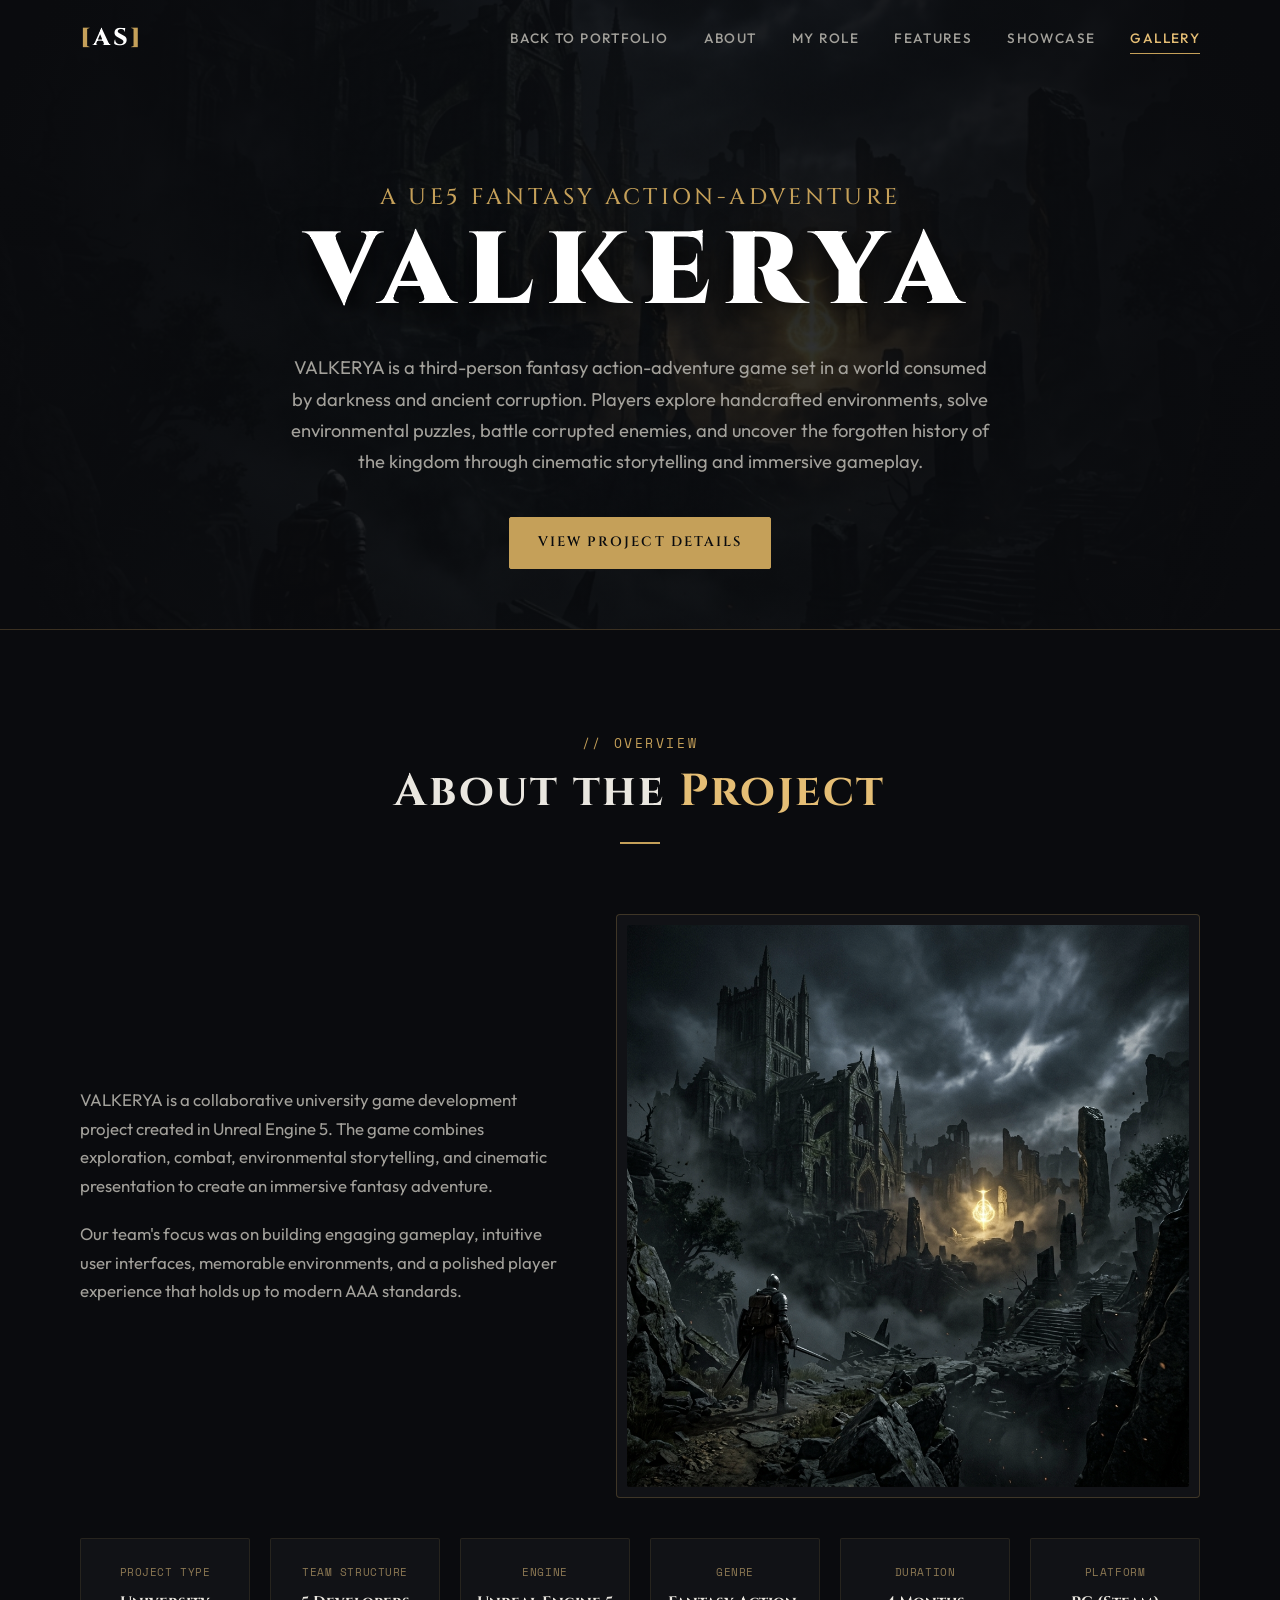
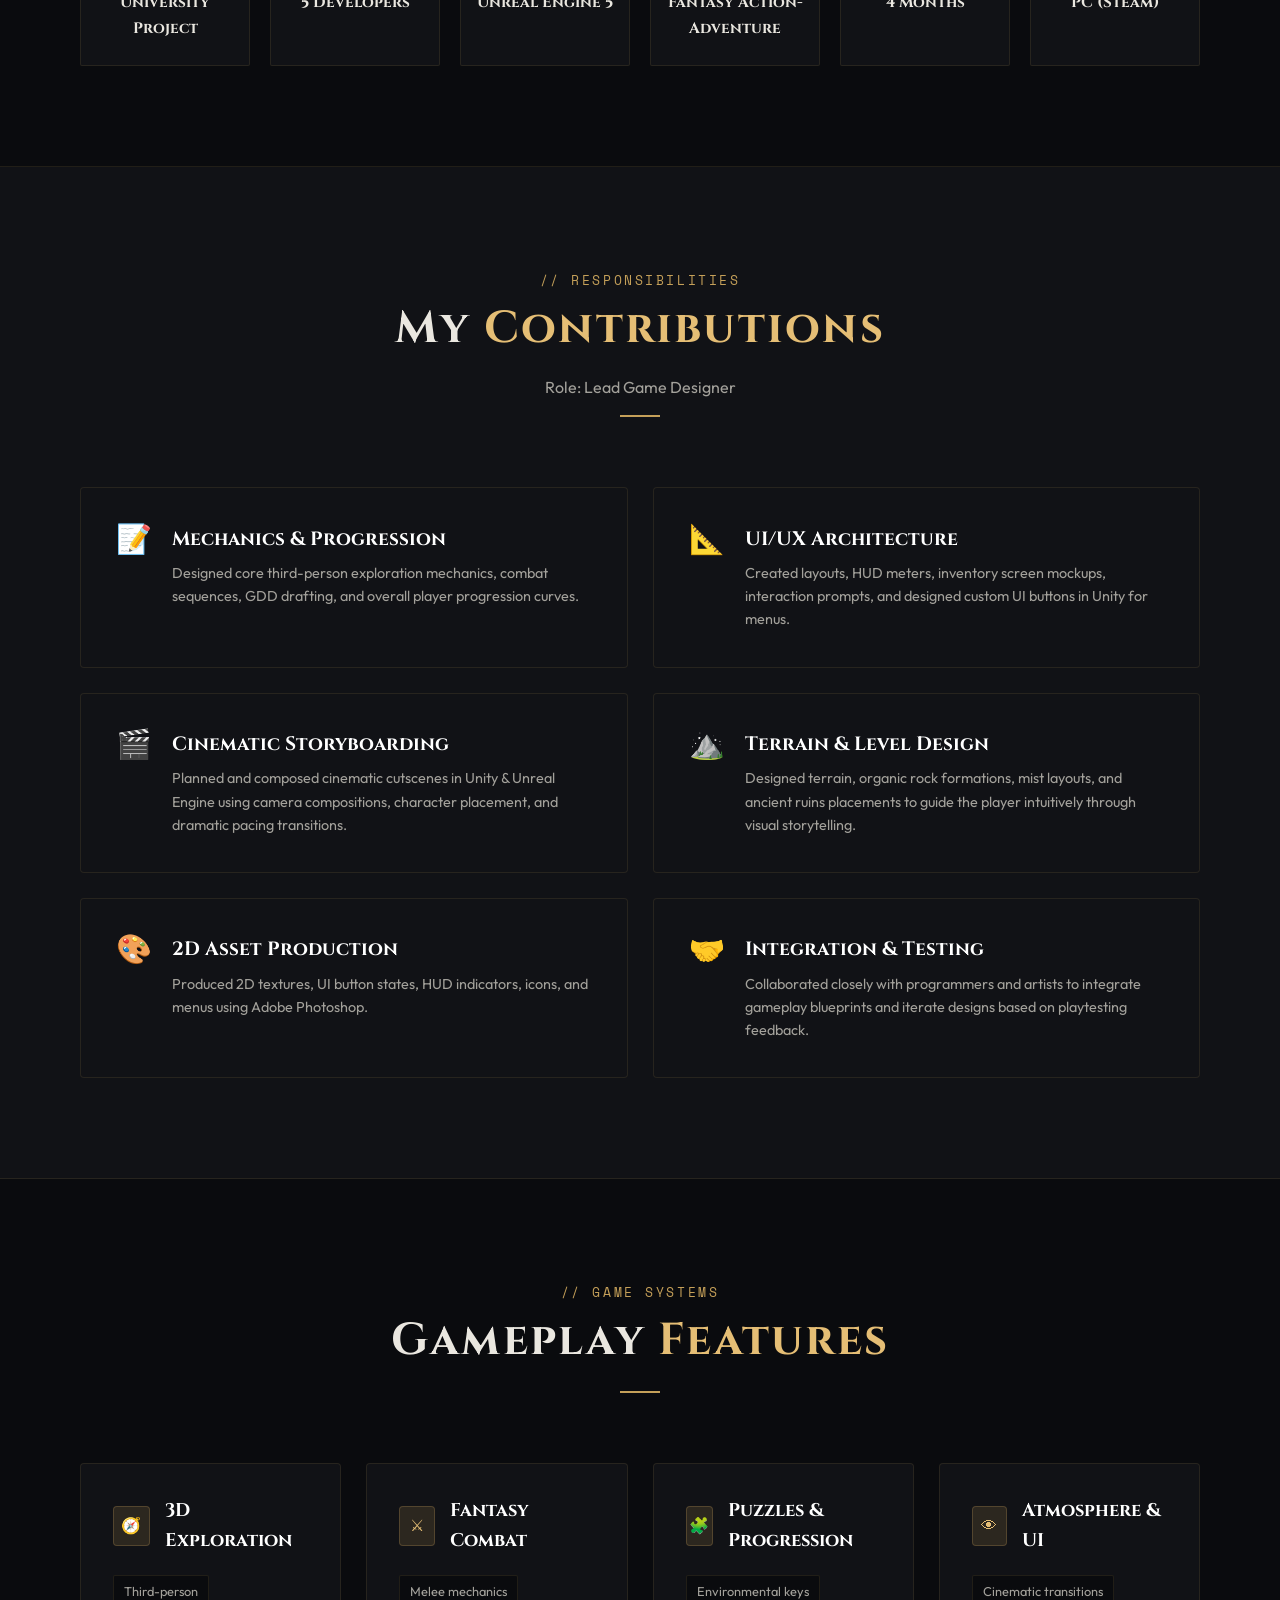
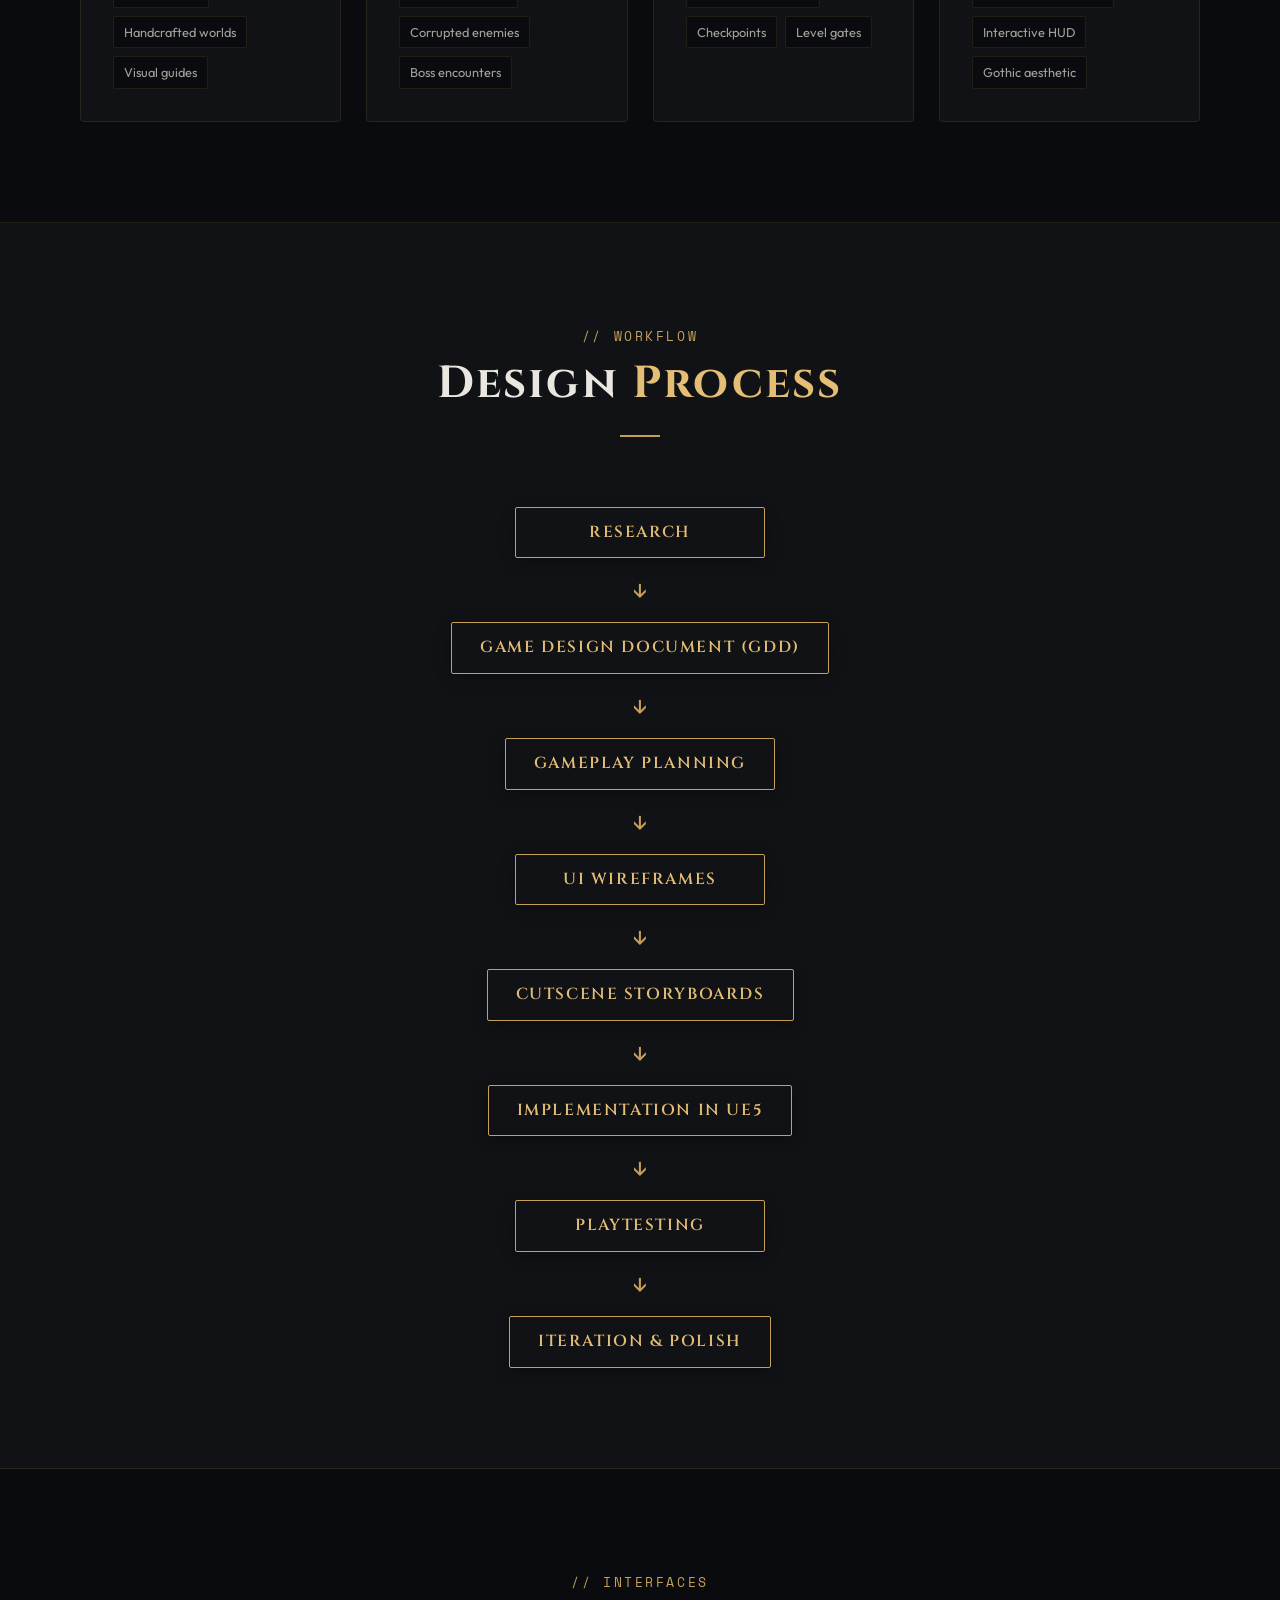
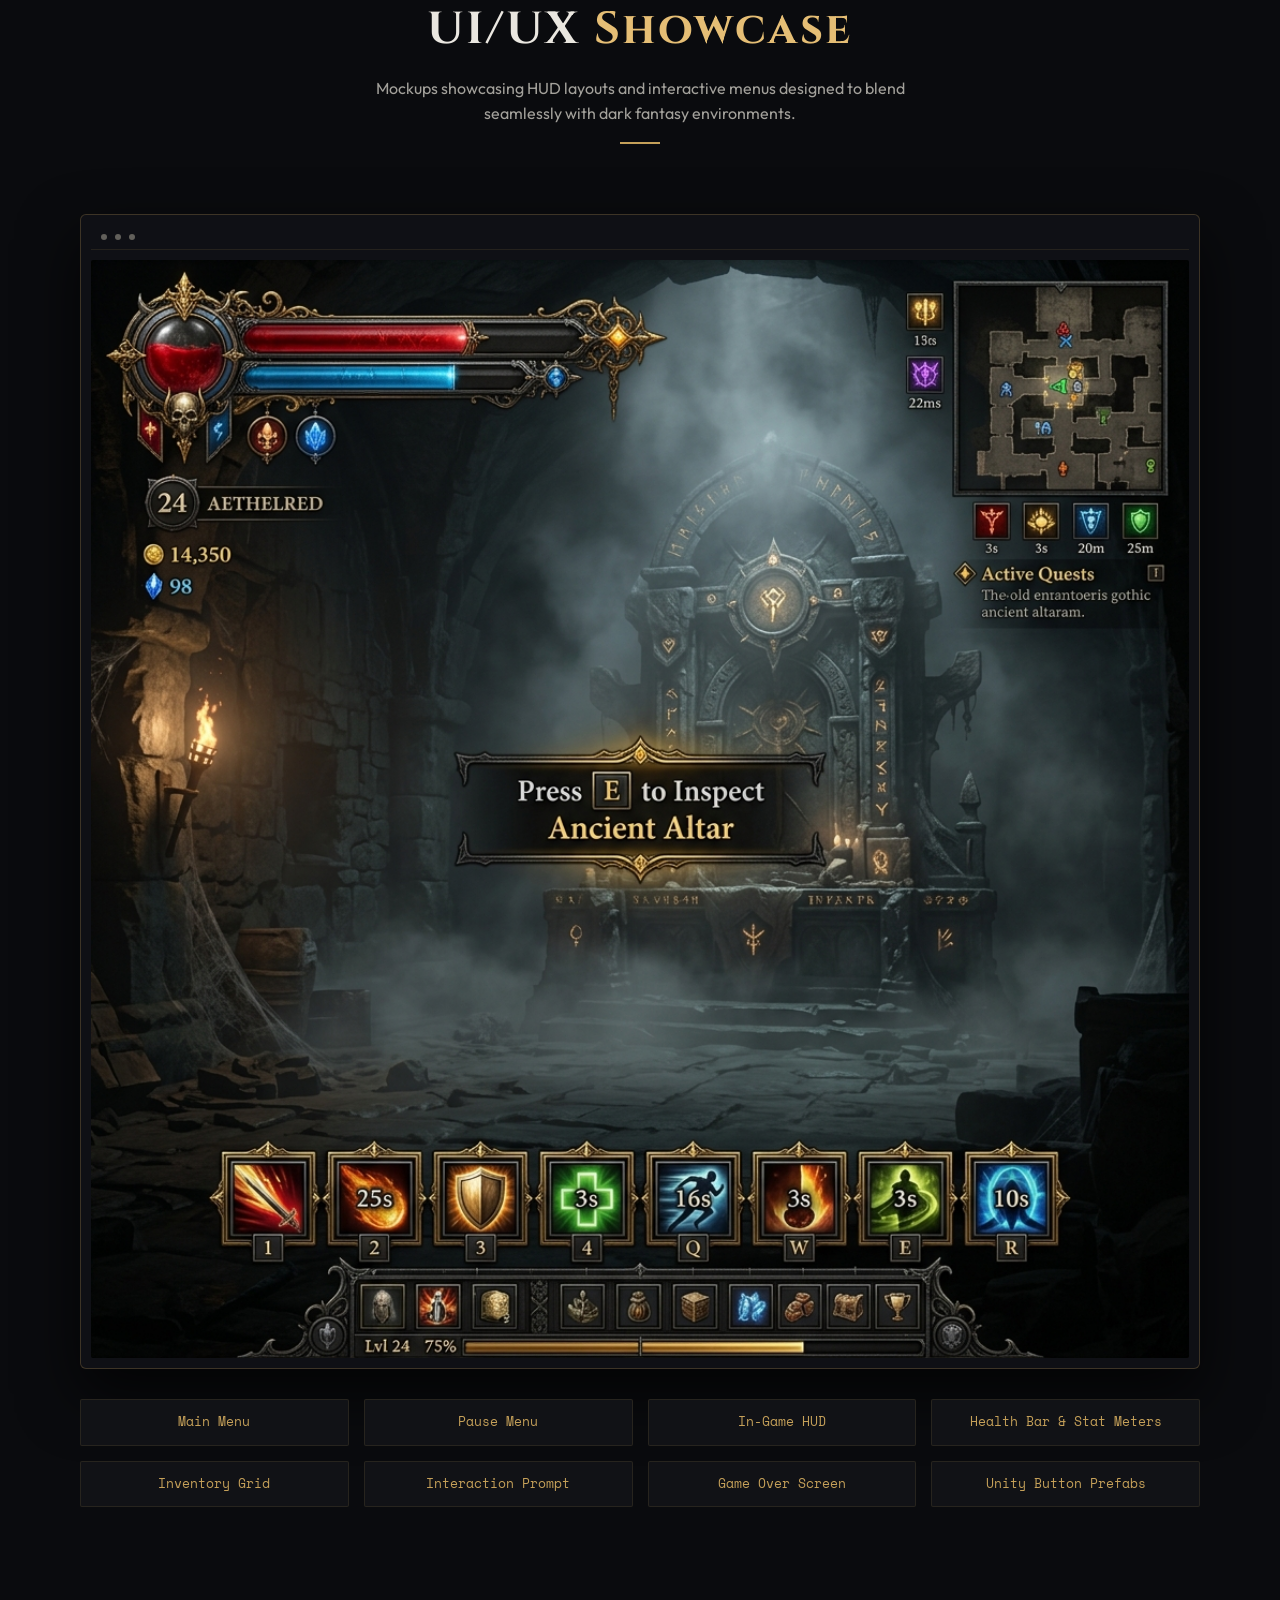
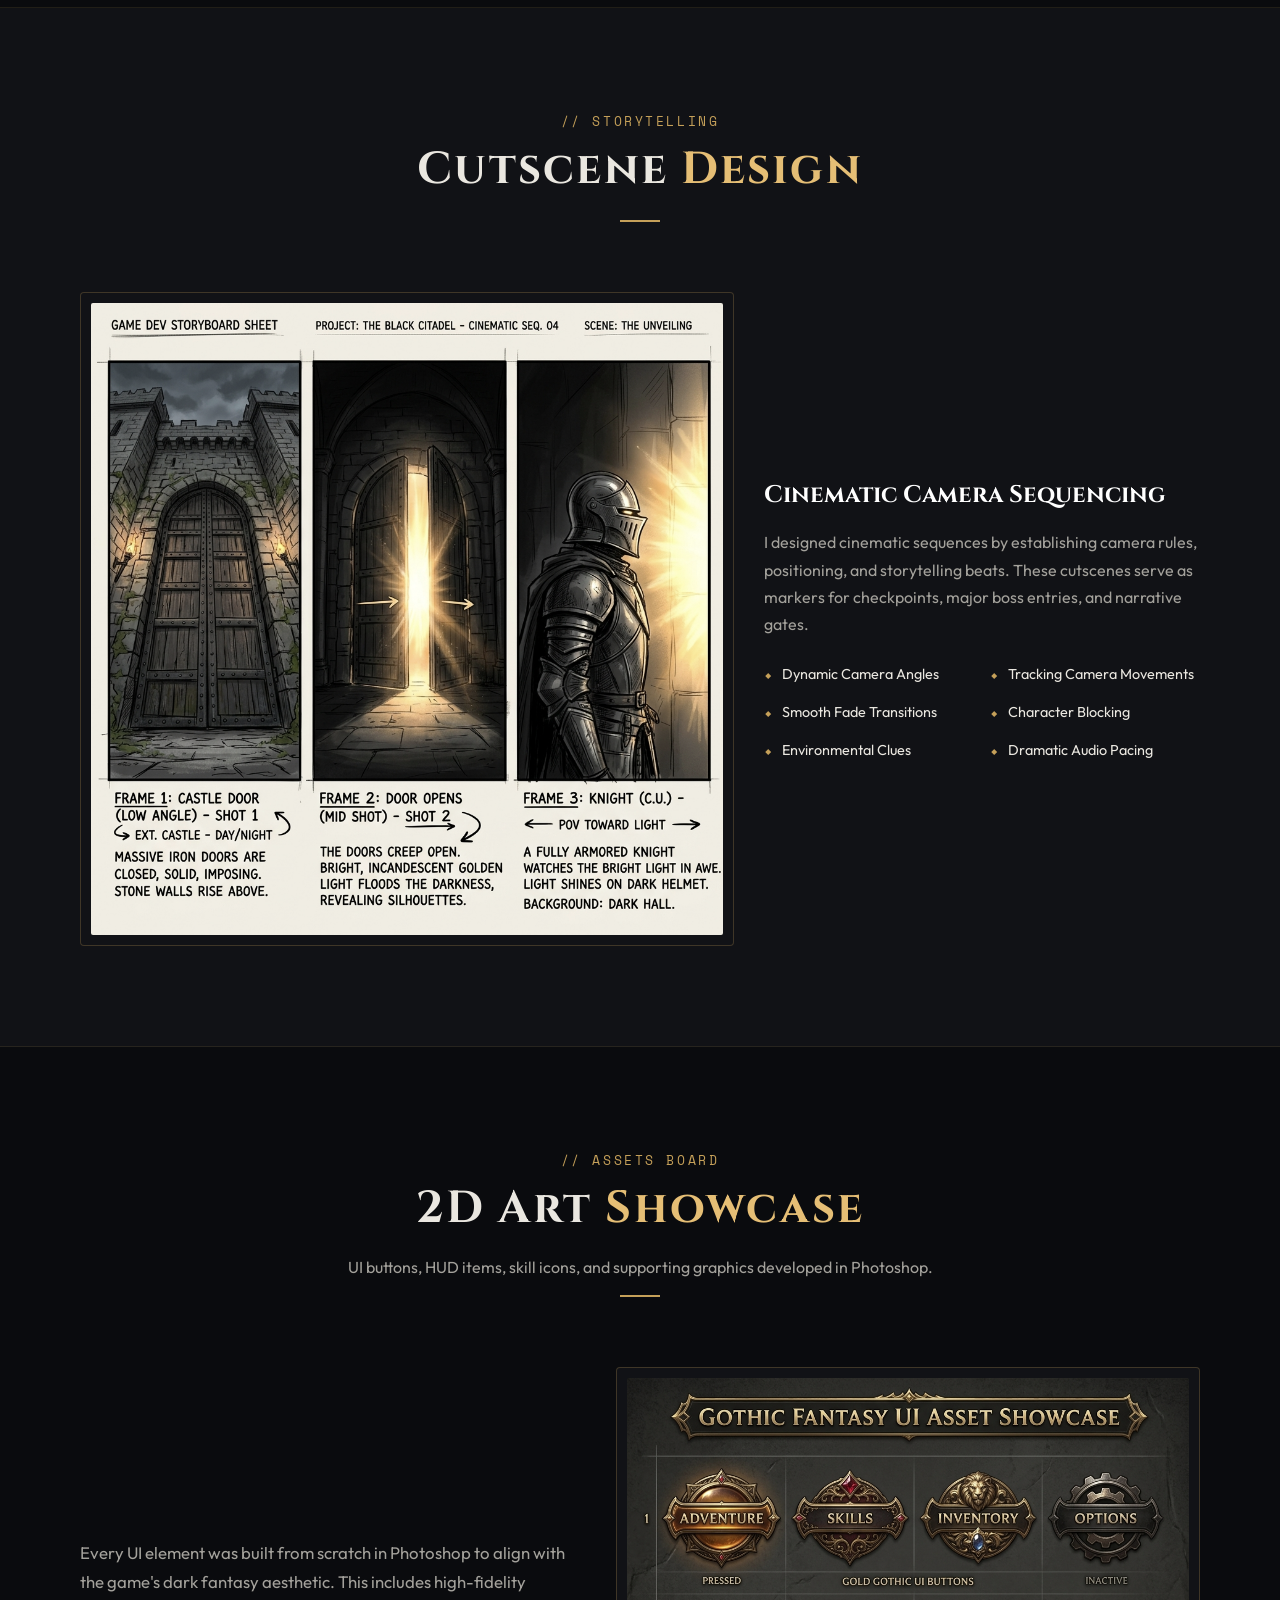
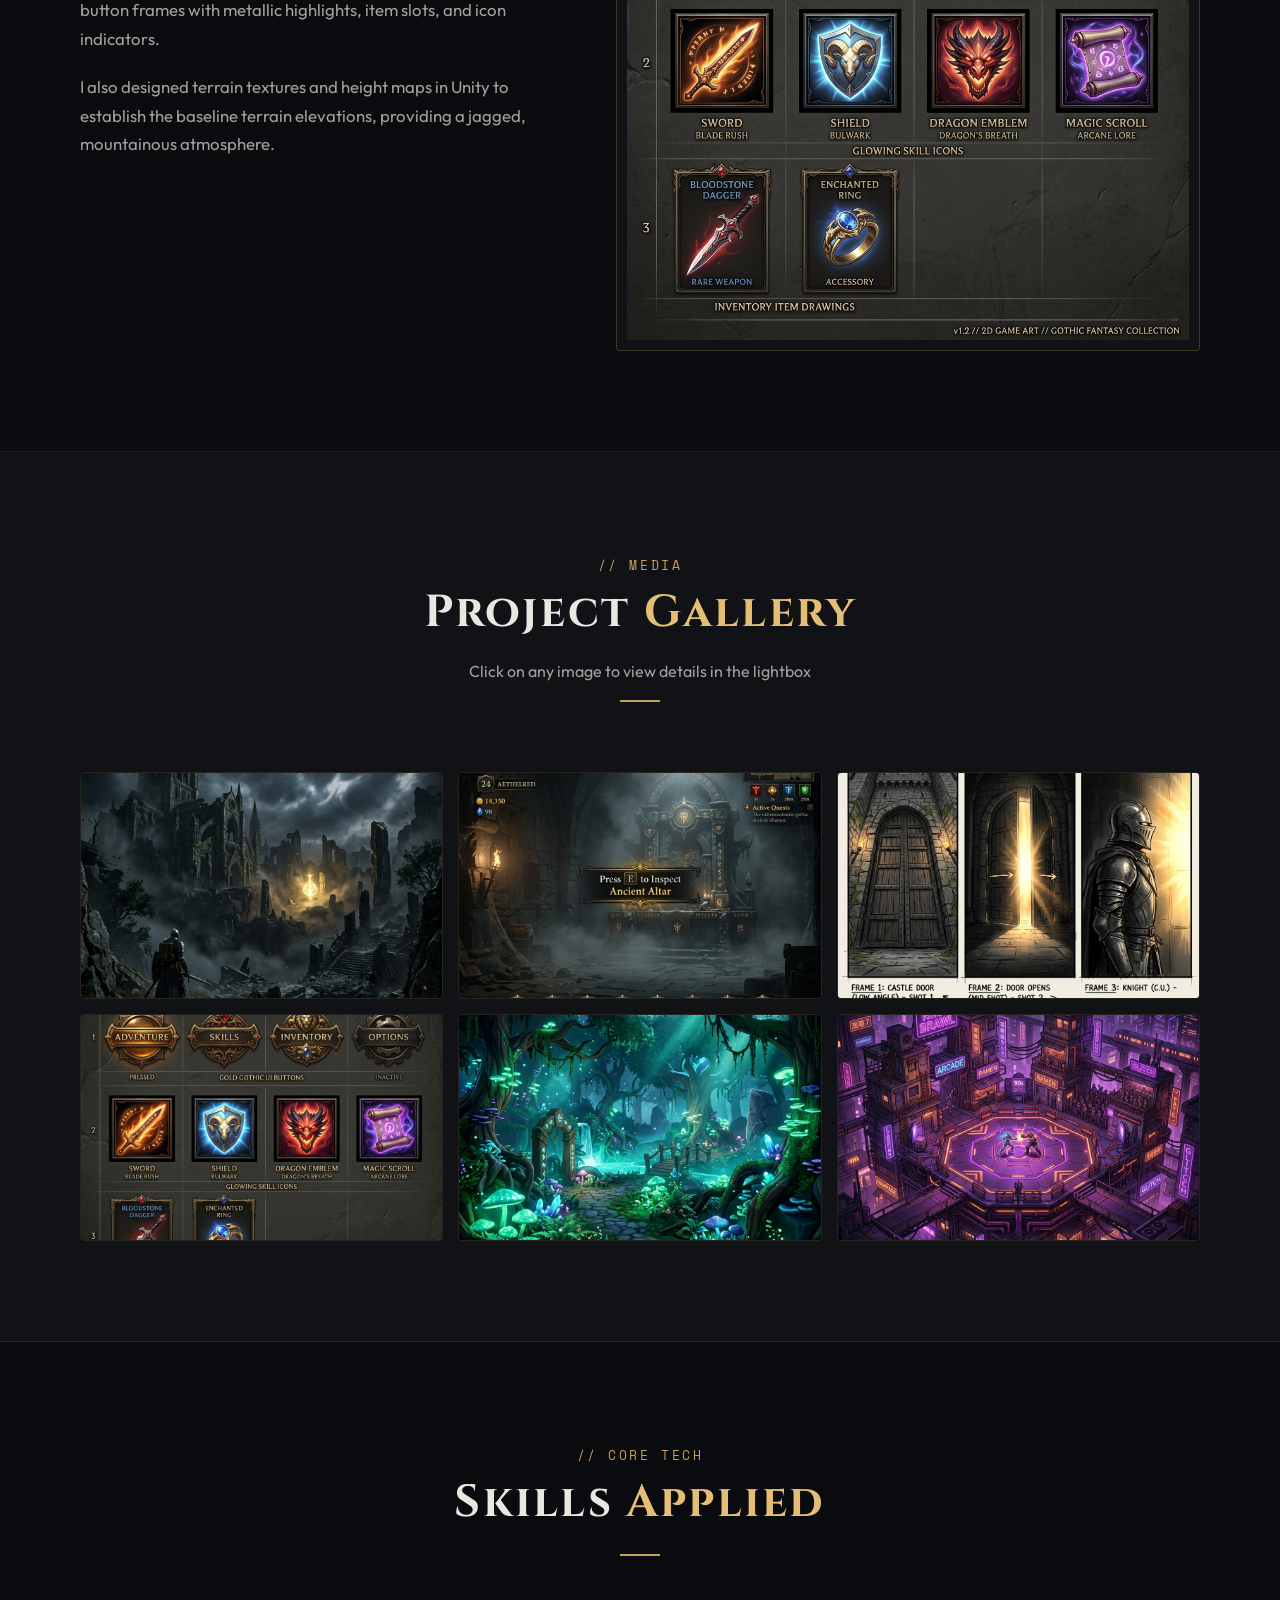
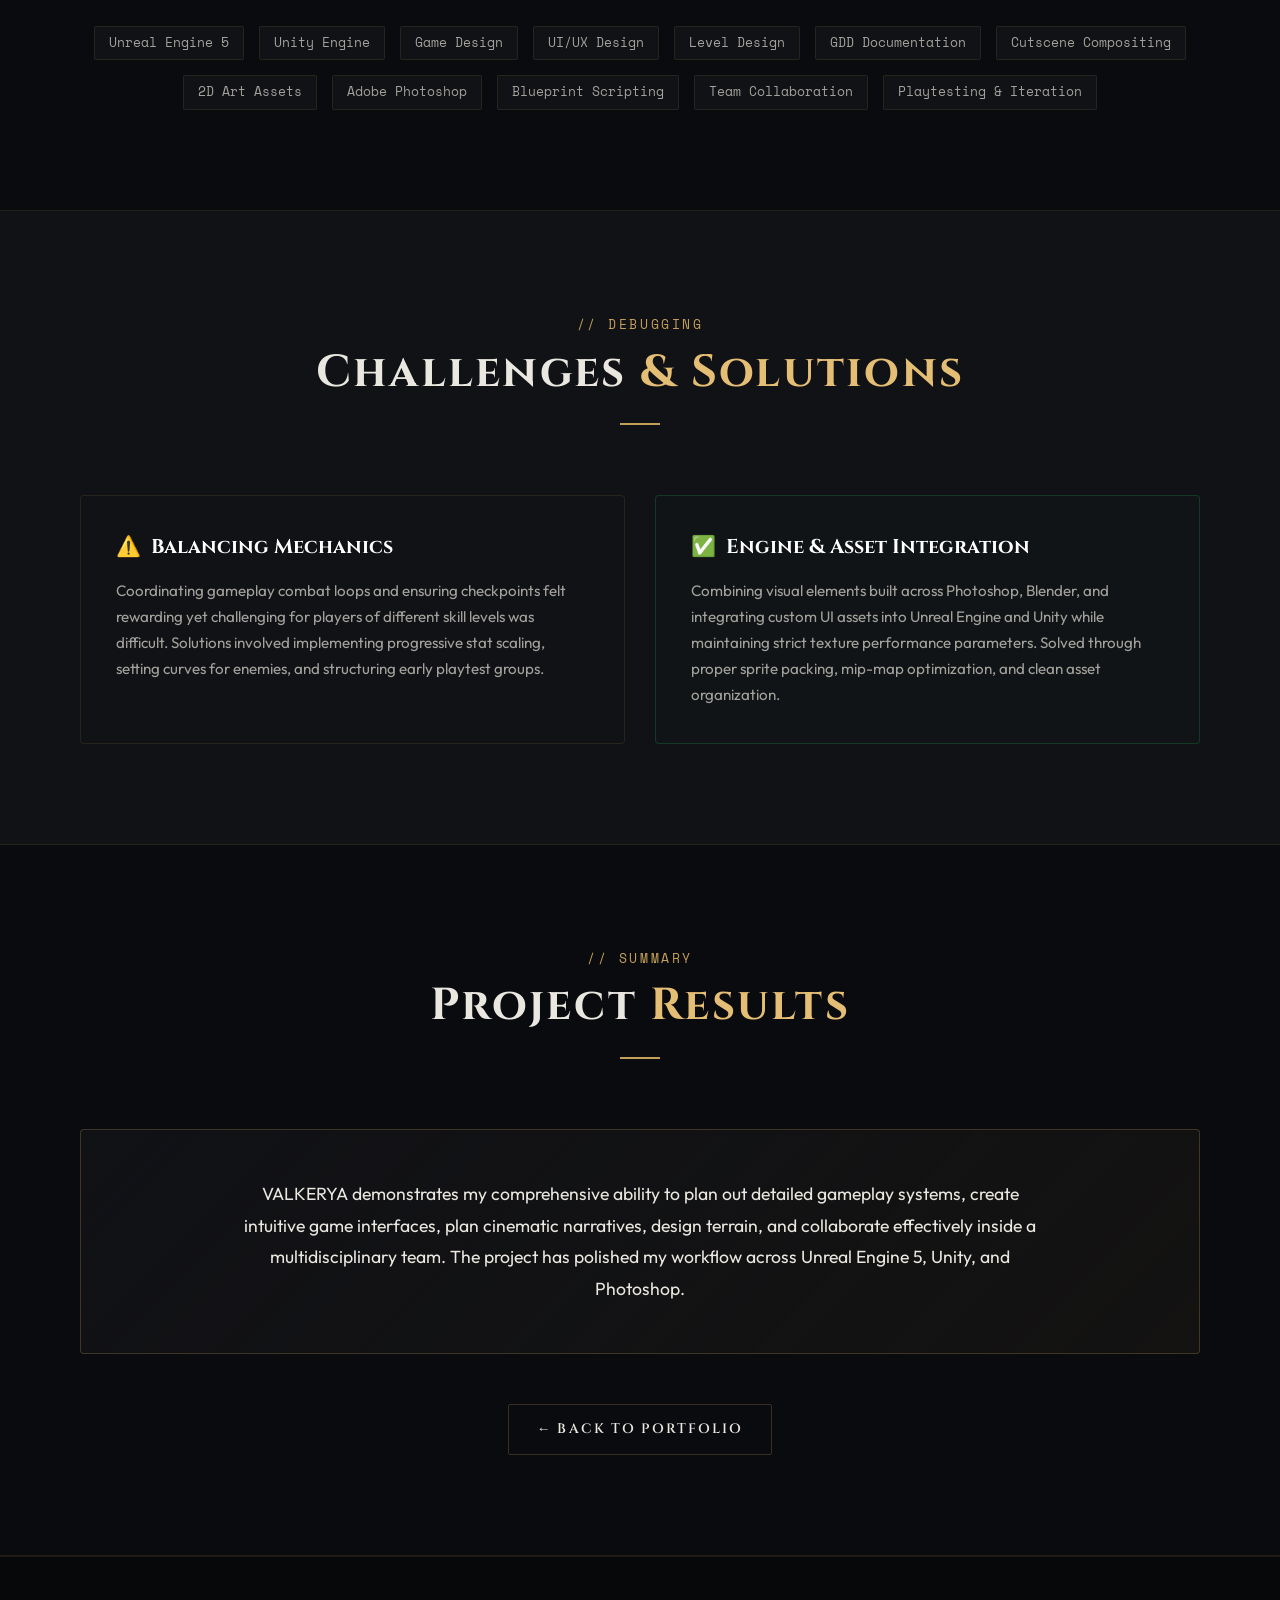
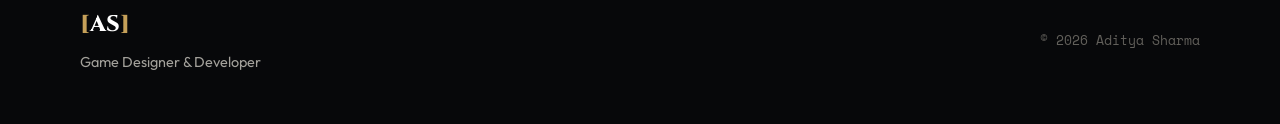
==== valkerya.html @ 74b0be16 "Redesign portfolio to dark fantasy & add Valkerya case study" ====
<!DOCTYPE html>
<html lang="en">
<head>
  <meta charset="UTF-8" />
  <meta name="viewport" content="width=device-width, initial-scale=1.0" />
  <meta name="description" content="Valkerya - AAA Game Design Case Study by Aditya Sharma. 3D Fantasy Action-Adventure in Unreal Engine 5." />
  <title>Valkerya | Game Design Case Study</title>
  <link rel="preconnect" href="https://fonts.googleapis.com" />
  <link rel="preconnect" href="https://fonts.gstatic.com" crossorigin />
  <link rel="stylesheet" href="style.css" />
</head>
<body>

  <!-- ===== NAVIGATION ===== -->
  <nav id="navbar" class="scrolled">
    <div class="nav-inner">
      <a href="index.html" class="nav-logo">
        <span class="logo-bracket">[</span>AS<span class="logo-bracket">]</span>
      </a>
      <div class="nav-links">
        <a href="index.html#projects" class="nav-link">Back to Portfolio</a>
        <a href="#about" class="nav-link">About</a>
        <a href="#contributions" class="nav-link">My Role</a>
        <a href="#features" class="nav-link">Features</a>
        <a href="#showcase" class="nav-link">Showcase</a>
        <a href="#gallery" class="nav-link">Gallery</a>
      </div>
    </div>
  </nav>

  <!-- ===== HERO SECTION ===== -->
  <section class="valkerya-hero">
    <div class="valkerya-hero-bg">
      <img src="valkerya_hero.png" alt="VALKERYA Cinematic Landscape" class="valkerya-hero-img" />
      <div class="valkerya-hero-overlay"></div>
    </div>
    
    <div class="valkerya-hero-content">
      <div class="valkerya-title-wrap">
        <span class="valkerya-subtitle">A UE5 Fantasy Action-Adventure</span>
        <h1 class="valkerya-title">VALKERYA</h1>
      </div>
      <p class="valkerya-intro">
        VALKERYA is a third-person fantasy action-adventure game set in a world consumed by darkness and ancient corruption. Players explore handcrafted environments, solve environmental puzzles, battle corrupted enemies, and uncover the forgotten history of the kingdom through cinematic storytelling and immersive gameplay.
      </p>
      <a href="#about" class="btn btn-primary">View Project Details</a>
    </div>
  </section>

  <!-- ===== ABOUT THE PROJECT ===== -->
  <section id="about" class="section">
    <div class="container">
      <div class="section-head reveal-up">
        <span class="section-eyebrow">// Overview</span>
        <h2 class="section-title">About the <span class="accent-text">Project</span></h2>
      </div>

      <div class="about-grid reveal-up">
        <div class="about-text">
          <p class="about-para">
            VALKERYA is a collaborative university game development project created in Unreal Engine 5. The game combines exploration, combat, environmental storytelling, and cinematic presentation to create an immersive fantasy adventure.
          </p>
          <p class="about-para">
            Our team's focus was on building engaging gameplay, intuitive user interfaces, memorable environments, and a polished player experience that holds up to modern AAA standards.
          </p>
        </div>
        <div class="about-visual">
          <div class="about-img-frame">
            <img src="valkerya_hero.png" alt="VALKERYA ruins screenshot" class="about-img" />
          </div>
        </div>
      </div>

      <!-- Stats Grid -->
      <div class="metadata-grid reveal-up">
        <div class="meta-item">
          <span class="meta-title">Project Type</span>
          <span class="meta-val">University Project</span>
        </div>
        <div class="meta-item">
          <span class="meta-title">Team Structure</span>
          <span class="meta-val">5 Developers</span>
        </div>
        <div class="meta-item">
          <span class="meta-title">Engine</span>
          <span class="meta-val">Unreal Engine 5</span>
        </div>
        <div class="meta-item">
          <span class="meta-title">Genre</span>
          <span class="meta-val">Fantasy Action-Adventure</span>
        </div>
        <div class="meta-item">
          <span class="meta-title">Duration</span>
          <span class="meta-val">4 Months</span>
        </div>
        <div class="meta-item">
          <span class="meta-title">Platform</span>
          <span class="meta-val">PC (Steam)</span>
        </div>
      </div>
    </div>
  </section>

  <!-- ===== MY CONTRIBUTIONS ===== -->
  <section id="contributions" class="section" style="background: var(--bg-secondary);">
    <div class="container">
      <div class="section-head reveal-up">
        <span class="section-eyebrow">// Responsibilities</span>
        <h2 class="section-title">My <span class="accent-text">Contributions</span></h2>
        <p class="section-sub">Role: Lead Game Designer</p>
      </div>

      <div class="contributions-grid reveal-up">
        
        <div class="contrib-card">
          <span class="contrib-icon">📝</span>
          <div class="contrib-info">
            <h3>Mechanics &amp; Progression</h3>
            <p>Designed core third-person exploration mechanics, combat sequences, GDD drafting, and overall player progression curves.</p>
          </div>
        </div>

        <div class="contrib-card">
          <span class="contrib-icon">📐</span>
          <div class="contrib-info">
            <h3>UI/UX Architecture</h3>
            <p>Created layouts, HUD meters, inventory screen mockups, interaction prompts, and designed custom UI buttons in Unity for menus.</p>
          </div>
        </div>

        <div class="contrib-card">
          <span class="contrib-icon">🎬</span>
          <div class="contrib-info">
            <h3>Cinematic Storyboarding</h3>
            <p>Planned and composed cinematic cutscenes in Unity &amp; Unreal Engine using camera compositions, character placement, and dramatic pacing transitions.</p>
          </div>
        </div>

        <div class="contrib-card">
          <span class="contrib-icon">⛰️</span>
          <div class="contrib-info">
            <h3>Terrain &amp; Level Design</h3>
            <p>Designed terrain, organic rock formations, mist layouts, and ancient ruins placements to guide the player intuitively through visual storytelling.</p>
          </div>
        </div>

        <div class="contrib-card">
          <span class="contrib-icon">🎨</span>
          <div class="contrib-info">
            <h3>2D Asset Production</h3>
            <p>Produced 2D textures, UI button states, HUD indicators, icons, and menus using Adobe Photoshop.</p>
          </div>
        </div>

        <div class="contrib-card">
          <span class="contrib-icon">🤝</span>
          <div class="contrib-info">
            <h3>Integration &amp; Testing</h3>
            <p>Collaborated closely with programmers and artists to integrate gameplay blueprints and iterate designs based on playtesting feedback.</p>
          </div>
        </div>

      </div>
    </div>
  </section>

  <!-- ===== GAMEPLAY FEATURES ===== -->
  <section id="features" class="section">
    <div class="container">
      <div class="section-head reveal-up">
        <span class="section-eyebrow">// Game Systems</span>
        <h2 class="section-title">Gameplay <span class="accent-text">Features</span></h2>
      </div>

      <div class="skills-grid reveal-up">
        
        <div class="skill-card">
          <div class="skill-card-header">
            <div class="skill-icon-wrap">🧭</div>
            <h3>3D Exploration</h3>
          </div>
          <div class="skill-items">
            <span class="skill-pill">Third-person</span>
            <span class="skill-pill">Handcrafted worlds</span>
            <span class="skill-pill">Visual guides</span>
          </div>
        </div>

        <div class="skill-card">
          <div class="skill-card-header">
            <div class="skill-icon-wrap">⚔</div>
            <h3>Fantasy Combat</h3>
          </div>
          <div class="skill-items">
            <span class="skill-pill">Melee mechanics</span>
            <span class="skill-pill">Corrupted enemies</span>
            <span class="skill-pill">Boss encounters</span>
          </div>
        </div>

        <div class="skill-card">
          <div class="skill-card-header">
            <div class="skill-icon-wrap">🧩</div>
            <h3>Puzzles &amp; Progression</h3>
          </div>
          <div class="skill-items">
            <span class="skill-pill">Environmental keys</span>
            <span class="skill-pill">Checkpoints</span>
            <span class="skill-pill">Level gates</span>
          </div>
        </div>

        <div class="skill-card">
          <div class="skill-card-header">
            <div class="skill-icon-wrap">👁</div>
            <h3>Atmosphere &amp; UI</h3>
          </div>
          <div class="skill-items">
            <span class="skill-pill">Cinematic transitions</span>
            <span class="skill-pill">Interactive HUD</span>
            <span class="skill-pill">Gothic aesthetic</span>
          </div>
        </div>

      </div>
    </div>
  </section>

  <!-- ===== DESIGN PROCESS TIMELINE ===== -->
  <section id="process" class="section" style="background: var(--bg-secondary);">
    <div class="container">
      <div class="section-head reveal-up">
        <span class="section-eyebrow">// Workflow</span>
        <h2 class="section-title">Design <span class="accent-text">Process</span></h2>
      </div>

      <div class="timeline-flow reveal-up">
        <div class="timeline-node">Research</div>
        <div class="timeline-arrow">↓</div>
        <div class="timeline-node">Game Design Document (GDD)</div>
        <div class="timeline-arrow">↓</div>
        <div class="timeline-node">Gameplay Planning</div>
        <div class="timeline-arrow">↓</div>
        <div class="timeline-node">UI Wireframes</div>
        <div class="timeline-arrow">↓</div>
        <div class="timeline-node">Cutscene Storyboards</div>
        <div class="timeline-arrow">↓</div>
        <div class="timeline-node">Implementation in UE5</div>
        <div class="timeline-arrow">↓</div>
        <div class="timeline-node">Playtesting</div>
        <div class="timeline-arrow">↓</div>
        <div class="timeline-node">Iteration &amp; Polish</div>
      </div>
    </div>
  </section>

  <!-- ===== UI/UX SHOWCASE ===== -->
  <section id="showcase" class="section">
    <div class="container">
      <div class="section-head reveal-up">
        <span class="section-eyebrow">// Interfaces</span>
        <h2 class="section-title">UI/UX <span class="accent-text">Showcase</span></h2>
        <p class="section-sub">Mockups showcasing HUD layouts and interactive menus designed to blend seamlessly with dark fantasy environments.</p>
      </div>

      <div class="showcase-mockup-frame reveal-up">
        <div class="mockup-header">
          <span class="mockup-dot"></span>
          <span class="mockup-dot"></span>
          <span class="mockup-dot"></span>
        </div>
        <img src="valkerya_ui_showcase.png" alt="VALKERYA HUD UI Mockup" class="mockup-img" />
      </div>

      <div class="showcase-list reveal-up">
        <div class="showcase-item">Main Menu</div>
        <div class="showcase-item">Pause Menu</div>
        <div class="showcase-item">In-Game HUD</div>
        <div class="showcase-item">Health Bar &amp; Stat Meters</div>
        <div class="showcase-item">Inventory Grid</div>
        <div class="showcase-item">Interaction Prompt</div>
        <div class="showcase-item">Game Over Screen</div>
        <div class="showcase-item">Unity Button Prefabs</div>
      </div>
    </div>
  </section>

  <!-- ===== CINEMATIC CUTSCENE DESIGN ===== -->
  <section id="cutscenes" class="section" style="background: var(--bg-secondary);">
    <div class="container">
      <div class="section-head reveal-up">
        <span class="section-eyebrow">// Storytelling</span>
        <h2 class="section-title">Cutscene <span class="accent-text">Design</span></h2>
      </div>

      <div class="storyboard-layout reveal-up">
        <div class="storyboard-visual">
          <div class="about-img-frame">
            <img src="valkerya_storyboard.png" alt="VALKERYA Cutscene Storyboard frames" class="about-img" />
          </div>
        </div>
        <div class="storyboard-details">
          <h3>Cinematic Camera Sequencing</h3>
          <p>
            I designed cinematic sequences by establishing camera rules, positioning, and storytelling beats. These cutscenes serve as markers for checkpoints, major boss entries, and narrative gates.
          </p>
          <ul>
            <li>Dynamic Camera Angles</li>
            <li>Tracking Camera Movements</li>
            <li>Smooth Fade Transitions</li>
            <li>Character Blocking</li>
            <li>Environmental Clues</li>
            <li>Dramatic Audio Pacing</li>
          </ul>
        </div>
      </div>
    </div>
  </section>

  <!-- ===== 2D ART ASSETS ===== -->
  <section id="art" class="section">
    <div class="container">
      <div class="section-head reveal-up">
        <span class="section-eyebrow">// Assets Board</span>
        <h2 class="section-title">2D Art <span class="accent-text">Showcase</span></h2>
        <p class="section-sub">UI buttons, HUD items, skill icons, and supporting graphics developed in Photoshop.</p>
      </div>

      <div class="about-grid reveal-up" style="align-items: center;">
        <div class="about-text">
          <p class="about-para">
            Every UI element was built from scratch in Photoshop to align with the game's dark fantasy aesthetic. This includes high-fidelity button frames with metallic highlights, item slots, and icon indicators.
          </p>
          <p class="about-para">
            I also designed terrain textures and height maps in Unity to establish the baseline terrain elevations, providing a jagged, mountainous atmosphere.
          </p>
        </div>
        <div class="about-visual">
          <div class="about-img-frame">
            <img src="valkerya_2d_art.png" alt="VALKERYA UI button and art assets" class="about-img" />
          </div>
        </div>
      </div>
    </div>
  </section>

  <!-- ===== RESPONSIVE GALLERY ===== -->
  <section id="gallery" class="section" style="background: var(--bg-secondary);">
    <div class="container">
      <div class="section-head reveal-up">
        <span class="section-eyebrow">// media</span>
        <h2 class="section-title">Project <span class="accent-text">Gallery</span></h2>
        <p class="section-sub">Click on any image to view details in the lightbox</p>
      </div>

      <div class="gallery-grid reveal-up">
        
        <div class="gallery-item" onclick="openLightbox('valkerya_hero.png', 'Cinematic Environment Render (UE5)')">
          <img src="valkerya_hero.png" alt="Cinematic Environment" />
          <div class="gallery-overlay">
            <h4>Cinematic Environment</h4>
            <span>Unreal Engine 5</span>
          </div>
        </div>

        <div class="gallery-item" onclick="openLightbox('valkerya_ui_showcase.png', 'Gothic HUD & Inventory UI Mockup')">
          <img src="valkerya_ui_showcase.png" alt="HUD UI Mockup" />
          <div class="gallery-overlay">
            <h4>HUD &amp; UI Mockup</h4>
            <span>UI/UX Design</span>
          </div>
        </div>

        <div class="gallery-item" onclick="openLightbox('valkerya_storyboard.png', 'Cutscene Entrance Storyboard Sheet')">
          <img src="valkerya_storyboard.png" alt="Cutscene Storyboard" />
          <div class="gallery-overlay">
            <h4>Cutscene Storyboard</h4>
            <span>Cinematic Sequencer</span>
          </div>
        </div>

        <div class="gallery-item" onclick="openLightbox('valkerya_2d_art.png', '2D UI Buttons & Ornaments Grid')">
          <img src="valkerya_2d_art.png" alt="2D UI Buttons" />
          <div class="gallery-overlay">
            <h4>2D UI Buttons</h4>
            <span>Photoshop Assets</span>
          </div>
        </div>

        <div class="gallery-item" onclick="openLightbox('forest_environment.png', 'Dark Forest Exploration Path')">
          <img src="forest_environment.png" alt="Forest Level design" />
          <div class="gallery-overlay">
            <h4>Forest Exploration</h4>
            <span>Level Design</span>
          </div>
        </div>

        <div class="gallery-item" onclick="openLightbox('urban_arena.png', 'Boss Fight Arena Layout')">
          <img src="urban_arena.png" alt="Boss Fight Arena" />
          <div class="gallery-overlay">
            <h4>Boss Battle Arena</h4>
            <span>Terrain Design</span>
          </div>
        </div>

      </div>
    </div>
  </section>

  <!-- ===== SKILLS USED ===== -->
  <section class="section">
    <div class="container">
      <div class="section-head reveal-up">
        <span class="section-eyebrow">// Core Tech</span>
        <h2 class="section-title">Skills <span class="accent-text">Applied</span></h2>
      </div>

      <div class="about-tools reveal-up" style="justify-content: center; gap: 15px;">
        <div class="tool-chip">Unreal Engine 5</div>
        <div class="tool-chip">Unity Engine</div>
        <div class="tool-chip">Game Design</div>
        <div class="tool-chip">UI/UX Design</div>
        <div class="tool-chip">Level Design</div>
        <div class="tool-chip">GDD Documentation</div>
        <div class="tool-chip">Cutscene Compositing</div>
        <div class="tool-chip">2D Art Assets</div>
        <div class="tool-chip">Adobe Photoshop</div>
        <div class="tool-chip">Blueprint Scripting</div>
        <div class="tool-chip">Team Collaboration</div>
        <div class="tool-chip">Playtesting &amp; Iteration</div>
      </div>
    </div>
  </section>

  <!-- ===== CHALLENGES & SOLUTIONS ===== -->
  <section class="section" style="background: var(--bg-secondary);">
    <div class="container">
      <div class="section-head reveal-up">
        <span class="section-eyebrow">// Debugging</span>
        <h2 class="section-title">Challenges <span class="accent-text">&amp; Solutions</span></h2>
      </div>

      <div class="challenge-grid reveal-up">
        
        <div class="challenge-panel-card">
          <h3><span>⚠️</span> Balancing Mechanics</h3>
          <p>
            Coordinating gameplay combat loops and ensuring checkpoints felt rewarding yet challenging for players of different skill levels was difficult. Solutions involved implementing progressive stat scaling, setting curves for enemies, and structuring early playtest groups.
          </p>
        </div>

        <div class="challenge-panel-card solution-card">
          <h3><span>✅</span> Engine &amp; Asset Integration</h3>
          <p>
            Combining visual elements built across Photoshop, Blender, and integrating custom UI assets into Unreal Engine and Unity while maintaining strict texture performance parameters. Solved through proper sprite packing, mip-map optimization, and clean asset organization.
          </p>
        </div>

      </div>
    </div>
  </section>

  <!-- ===== RESULTS SUMMARY ===== -->
  <section class="section">
    <div class="container">
      <div class="section-head reveal-up">
        <span class="section-eyebrow">// Summary</span>
        <h2 class="section-title">Project <span class="accent-text">Results</span></h2>
      </div>

      <div class="results-block reveal-up">
        <p>
          VALKERYA demonstrates my comprehensive ability to plan out detailed gameplay systems, create intuitive game interfaces, plan cinematic narratives, design terrain, and collaborate effectively inside a multidisciplinary team. The project has polished my workflow across Unreal Engine 5, Unity, and Photoshop.
        </p>
      </div>

      <div style="text-align: center; margin-top: 50px;" class="reveal-up">
        <a href="index.html" class="btn btn-ghost">← Back to Portfolio</a>
      </div>
    </div>
  </section>

  <!-- ===== LIGHTBOX MODAL OVERLAY ===== -->
  <div id="lightboxModal" onclick="closeLightbox()">
    <button class="lightbox-close" onclick="closeLightbox()">✕</button>
    <div class="lightbox-content-wrap" onclick="event.stopPropagation()">
      <img id="lightboxImg" class="lightbox-img" src="" alt="Lightbox View" />
      <div id="lightboxCaption" class="lightbox-caption">Caption text</div>
    </div>
  </div>

  <!-- ===== SITE FOOTER ===== -->
  <footer class="site-footer">
    <div class="container">
      <div class="footer-inner">
        <div class="footer-left">
          <a href="index.html" class="footer-logo"><span class="logo-bracket">[</span>AS<span class="logo-bracket">]</span></a>
          <p>Game Designer &amp; Developer</p>
        </div>
        <div class="footer-right">
          <span>© 2026 Aditya Sharma</span>
        </div>
      </div>
    </div>
  </footer>

  <script src="script.js"></script>
</body>
</html>
---- style.css ----
/* ========================================================
   ADITYA SHARMA — GAME DESIGN & DEVELOPMENT PORTFOLIO
   Theme: Dark Fantasy · Gold Accents · Editorial Layout
   Inspired by Santa Monica Studio, Riot Games, and Naughty Dog
   ======================================================== */

@import url('https://fonts.googleapis.com/css2?family=Cinzel:wght@400;500;600;700;800;900&family=Outfit:wght@300;400;500;600;700;800&family=Space+Mono:wght@400;700&display=swap');

/* ===== CSS DESIGN SYSTEM VARIABLES ===== */
:root {
  --bg-primary: #0a0b0e;
  --bg-secondary: #111216;
  --bg-card: #16181e;
  --bg-card-hover: #1c202a;
  --bg-overlay: rgba(10, 11, 14, 0.92);
  --bg-glass: rgba(17, 18, 22, 0.85);

  --accent-gold: #c5a059;
  --accent-gold-bright: #e5be75;
  --accent-gold-dim: rgba(197, 160, 89, 0.15);
  --accent-bronze: #8c7853;
  
  --border-subtle: rgba(197, 160, 89, 0.12);
  --border-medium: rgba(197, 160, 89, 0.25);
  --border-strong: rgba(197, 160, 89, 0.5);

  --text-primary: #eae7e0;
  --text-secondary: #a3a19b;
  --text-muted: #62605b;
  --text-white: #ffffff;

  --font-display: 'Cinzel', serif;
  --font-body: 'Outfit', sans-serif;
  --font-mono: 'Space Mono', monospace;

  --transition-smooth: 0.35s cubic-bezier(0.25, 0.8, 0.25, 1);
  --transition-slow: 0.6s cubic-bezier(0.25, 0.8, 0.25, 1);
  --container-width: 1200px;
}

/* ===== RESET & BASE STYLE ===== */
*, *::before, *::after {
  box-sizing: border-box;
  margin: 0;
  padding: 0;
}

html {
  scroll-behavior: smooth;
  background-color: var(--bg-primary);
  color: var(--text-primary);
  font-family: var(--font-body);
  line-height: 1.6;
  -webkit-font-smoothing: antialiased;
}

body {
  overflow-x: hidden;
  background-color: var(--bg-primary);
}

/* Custom Elegant Scrollbar */
::-webkit-scrollbar {
  width: 8px;
}
::-webkit-scrollbar-track {
  background: var(--bg-primary);
}
::-webkit-scrollbar-thumb {
  background: var(--accent-bronze);
  border-radius: 4px;
}
::-webkit-scrollbar-thumb:hover {
  background: var(--accent-gold);
}

a {
  text-decoration: none;
  color: inherit;
  transition: var(--transition-smooth);
}

ul {
  list-style: none;
}

img {
  display: block;
  max-width: 100%;
  height: auto;
}

button {
  cursor: pointer;
  border: none;
  background: none;
  font-family: inherit;
}

.container {
  max-width: var(--container-width);
  margin: 0 auto;
  padding: 0 2.5rem;
}

/* Generic Section Styles */
.section {
  position: relative;
  padding: 100px 0;
  border-bottom: 1px solid var(--border-subtle);
}

.section-head {
  text-align: center;
  margin-bottom: 70px;
  position: relative;
}

.section-head::after {
  content: '';
  display: block;
  width: 40px;
  height: 2px;
  background-color: var(--accent-gold);
  margin: 15px auto 0;
}

.section-eyebrow {
  font-family: var(--font-mono);
  font-size: 0.8rem;
  color: var(--accent-gold);
  letter-spacing: 0.2em;
  text-transform: uppercase;
  margin-bottom: 10px;
}

.section-title {
  font-family: var(--font-display);
  font-size: clamp(2rem, 3.5vw, 2.8rem);
  font-weight: 700;
  letter-spacing: 0.05em;
  color: var(--text-primary);
}

.accent-text {
  color: var(--accent-gold-bright);
}

.section-sub {
  font-size: 1rem;
  color: var(--text-secondary);
  max-width: 600px;
  margin: 10px auto 0;
}

/* ===== REVEAL ON SCROLL ===== */
.reveal-up, .reveal-left, .reveal-right {
  opacity: 0;
  transition: opacity 1s cubic-bezier(0.25, 0.8, 0.25, 1), transform 1s cubic-bezier(0.25, 0.8, 0.25, 1);
}
.reveal-up { transform: translateY(30px); }
.reveal-left { transform: translateX(-30px); }
.reveal-right { transform: translateX(30px); }

.reveal-up.visible, .reveal-left.visible, .reveal-right.visible {
  opacity: 1;
  transform: translate(0, 0);
}

/* ===== NAVIGATION ===== */
#navbar {
  position: fixed;
  top: 0;
  left: 0;
  right: 0;
  z-index: 100;
  background: transparent;
  border-bottom: 1px solid transparent;
  transition: var(--transition-smooth);
}

#navbar.scrolled {
  background: var(--bg-glass);
  backdrop-filter: blur(12px);
  border-bottom: 1px solid var(--border-subtle);
  padding: 5px 0;
}

.nav-inner {
  max-width: var(--container-width);
  margin: 0 auto;
  padding: 1.2rem 2.5rem;
  display: flex;
  justify-content: space-between;
  align-items: center;
}

.nav-logo {
  font-family: var(--font-display);
  font-size: 1.5rem;
  font-weight: 800;
  color: var(--text-white);
  letter-spacing: 0.1em;
  display: flex;
  align-items: center;
}

.logo-bracket {
  color: var(--accent-gold);
}

.nav-links {
  display: flex;
  align-items: center;
  gap: 2.2rem;
}

.nav-link {
  font-size: 0.85rem;
  font-weight: 500;
  letter-spacing: 0.1em;
  text-transform: uppercase;
  color: var(--text-secondary);
  position: relative;
  padding: 5px 0;
}

.nav-link::after {
  content: '';
  position: absolute;
  bottom: 0;
  left: 0;
  width: 0;
  height: 1px;
  background-color: var(--accent-gold);
  transition: var(--transition-smooth);
}

.nav-link:hover, .nav-link.active {
  color: var(--accent-gold-bright);
}

.nav-link:hover::after, .nav-link.active::after {
  width: 100%;
}

.nav-resume-link {
  display: flex;
  align-items: center;
  gap: 6px;
  border: 1px solid var(--accent-gold);
  padding: 6px 14px;
  border-radius: 2px;
  color: var(--accent-gold);
}

.nav-resume-link:hover {
  background: var(--accent-gold);
  color: var(--bg-primary) !important;
}

.nav-resume-link::after {
  display: none;
}

.nav-hamburger {
  display: none;
  flex-direction: column;
  gap: 5px;
  width: 30px;
}

.nav-hamburger span {
  display: block;
  width: 100%;
  height: 2px;
  background-color: var(--text-primary);
  transition: var(--transition-smooth);
}

/* Mobile menu */
.nav-mobile {
  position: fixed;
  top: 70px;
  left: 0;
  right: 0;
  background: var(--bg-secondary);
  border-bottom: 1px solid var(--border-subtle);
  display: flex;
  flex-direction: column;
  padding: 2rem;
  gap: 1.5rem;
  transform: translateY(-120%);
  transition: var(--transition-smooth);
  z-index: 99;
}

.nav-mobile.open {
  transform: translateY(0);
}

.mobile-link {
  font-family: var(--font-display);
  font-size: 1.2rem;
  letter-spacing: 0.1em;
  text-transform: uppercase;
  text-align: center;
  padding: 10px;
}

/* ===== BUTTONS ===== */
.btn {
  display: inline-flex;
  align-items: center;
  justify-content: center;
  gap: 10px;
  font-family: var(--font-display);
  font-size: 0.85rem;
  font-weight: 600;
  letter-spacing: 0.15em;
  text-transform: uppercase;
  padding: 14px 28px;
  border-radius: 2px;
  transition: var(--transition-smooth);
  position: relative;
  overflow: hidden;
}

.btn-primary {
  background: var(--accent-gold);
  color: var(--bg-primary);
  border: 1px solid var(--accent-gold);
}

.btn-primary:hover {
  background: var(--accent-gold-bright);
  border-color: var(--accent-gold-bright);
  box-shadow: 0 5px 15px rgba(197, 160, 89, 0.2);
}

.btn-ghost {
  border: 1px solid var(--border-medium);
  color: var(--text-primary);
}

.btn-ghost:hover {
  border-color: var(--accent-gold);
  color: var(--accent-gold-bright);
  background: rgba(197, 160, 89, 0.05);
}

.btn-resume {
  border: 1px solid var(--accent-bronze);
  color: var(--accent-gold);
  background: transparent;
}

.btn-resume:hover {
  border-color: var(--accent-gold);
  background: var(--accent-gold-dim);
}

/* ===== HERO SECTION ===== */
.hero-section {
  min-height: 100vh;
  position: relative;
  display: flex;
  align-items: center;
  padding-top: 100px;
  overflow: hidden;
  border-bottom: 1px solid var(--border-subtle);
}

.hero-bg {
  position: absolute;
  inset: 0;
  z-index: 1;
}

.hero-bg-img {
  width: 100%;
  height: 100%;
  object-fit: cover;
  opacity: 0.15;
  filter: grayscale(40%);
}

.hero-bg-overlay {
  position: absolute;
  inset: 0;
  background: linear-gradient(to bottom, transparent, var(--bg-primary) 90%),
              linear-gradient(to right, var(--bg-primary) 30%, transparent 80%);
}

.hero-scan-lines {
  position: absolute;
  inset: 0;
  background: linear-gradient(rgba(18, 16, 16, 0) 50%, rgba(0, 0, 0, 0.25) 50%);
  background-size: 100% 4px;
  z-index: 2;
  pointer-events: none;
  opacity: 0.3;
}

.hero-content {
  position: relative;
  z-index: 10;
  max-width: 600px;
  margin-right: auto;
}

.hero-tag {
  display: inline-flex;
  align-items: center;
  gap: 8px;
  background: rgba(197, 160, 89, 0.08);
  border: 1px solid var(--border-medium);
  padding: 6px 14px;
  border-radius: 20px;
  font-family: var(--font-mono);
  font-size: 0.75rem;
  letter-spacing: 0.05em;
  color: var(--accent-gold);
  margin-bottom: 24px;
}

.tag-dot {
  width: 6px;
  height: 6px;
  border-radius: 50%;
  background-color: #22c55e;
  box-shadow: 0 0 10px #22c55e;
}

.hero-name {
  font-family: var(--font-display);
  font-size: clamp(3rem, 6vw, 4.8rem);
  line-height: 1.05;
  font-weight: 900;
  letter-spacing: -0.01em;
  color: var(--text-white);
  margin-bottom: 12px;
}

.name-accent {
  color: var(--accent-gold);
  position: relative;
}

.hero-role {
  font-family: var(--font-mono);
  font-size: 1.1rem;
  color: var(--accent-gold-bright);
  margin-bottom: 24px;
}

.hero-tagline {
  font-size: 1.1rem;
  color: var(--text-secondary);
  margin-bottom: 40px;
  line-height: 1.7;
}

.hero-btns {
  display: flex;
  flex-wrap: wrap;
  gap: 1.2rem;
  margin-bottom: 50px;
}

.hero-stats {
  display: flex;
  gap: 2.5rem;
  border-top: 1px solid var(--border-subtle);
  padding-top: 30px;
}

.stat-item {
  display: flex;
  flex-direction: column;
}

.stat-num {
  font-family: var(--font-display);
  font-size: 2rem;
  font-weight: 800;
  color: var(--accent-gold-bright);
}

.stat-label {
  font-size: 0.8rem;
  color: var(--text-secondary);
  text-transform: uppercase;
  letter-spacing: 0.05em;
}

.stat-divider {
  width: 1px;
  background-color: var(--border-subtle);
}

.hero-visual {
  position: relative;
  z-index: 10;
  margin-left: auto;
  max-width: 480px;
  display: none; /* Layout simplification */
}

@media (min-width: 1024px) {
  .hero-visual {
    display: block;
  }
  .hero-section {
    display: grid;
    grid-template-columns: 1fr 1fr;
    gap: 40px;
    align-items: center;
  }
}

.hero-img-wrapper {
  position: relative;
  border: 1px solid var(--border-medium);
  border-radius: 4px;
  overflow: hidden;
  box-shadow: 0 20px 40px rgba(0, 0, 0, 0.6);
  transition: var(--transition-smooth);
}

.hero-img-wrapper:hover {
  border-color: var(--accent-gold);
}

.hero-game-img {
  width: 100%;
  aspect-ratio: 16/10;
  object-fit: cover;
  transition: var(--transition-slow);
}

.hero-img-wrapper:hover .hero-game-img {
  transform: scale(1.03);
}

.hero-img-border {
  position: absolute;
  inset: 12px;
  border: 1px solid var(--border-subtle);
  pointer-events: none;
}

.hero-img-tag {
  position: absolute;
  bottom: 20px;
  left: 20px;
  background: rgba(10, 11, 14, 0.85);
  backdrop-filter: blur(8px);
  border: 1px solid var(--border-subtle);
  padding: 6px 12px;
  border-radius: 2px;
  font-family: var(--font-mono);
  font-size: 0.75rem;
  color: var(--accent-gold-bright);
  display: flex;
  align-items: center;
  gap: 8px;
}

.img-tag-dot {
  width: 6px;
  height: 6px;
  background-color: var(--accent-gold);
  border-radius: 50%;
}

.hero-scroll {
  position: absolute;
  bottom: 30px;
  left: 50%;
  transform: translateX(-50%);
  display: flex;
  flex-direction: column;
  align-items: center;
  gap: 10px;
  z-index: 10;
  opacity: 0.7;
}

.scroll-line {
  width: 1px;
  height: 50px;
  background: linear-gradient(to bottom, var(--accent-gold), transparent);
  animation: scrollDown 2s infinite;
}

@keyframes scrollDown {
  0% { transform: scaleY(0); transform-origin: top; }
  50% { transform: scaleY(1); transform-origin: top; }
  50.1% { transform: scaleY(1); transform-origin: bottom; }
  100% { transform: scaleY(0); transform-origin: bottom; }
}

/* ===== ABOUT SECTION ===== */
.about-grid {
  display: grid;
  grid-template-columns: 1fr;
  gap: 50px;
  align-items: center;
}

@media (min-width: 768px) {
  .about-grid {
    grid-template-columns: 1fr 1.2fr;
  }
}

.about-visual {
  position: relative;
}

.about-img-frame {
  border: 1px solid var(--border-medium);
  padding: 10px;
  background: var(--bg-secondary);
  border-radius: 4px;
}

.about-img {
  width: 100%;
  border-radius: 2px;
  filter: grayscale(20%);
}

.about-img-overlay {
  position: absolute;
  inset: 10px;
  background: linear-gradient(135deg, rgba(197, 160, 89, 0.05), transparent);
  pointer-events: none;
}

.about-img-badge {
  position: absolute;
  bottom: -20px;
  right: 20px;
  background: var(--accent-gold);
  color: var(--bg-primary);
  font-family: var(--font-display);
  font-weight: 700;
  font-size: 0.85rem;
  letter-spacing: 0.15em;
  text-transform: uppercase;
  padding: 12px 20px;
  box-shadow: 0 10px 20px rgba(0, 0, 0, 0.3);
  display: flex;
  align-items: center;
  gap: 10px;
}

.tech-float {
  display: none; /* Cleanup floating tech badges */
}

.about-para {
  font-size: 1.05rem;
  color: var(--text-secondary);
  margin-bottom: 20px;
  line-height: 1.7;
}

.highlight-text {
  color: var(--text-primary);
  font-weight: 600;
  border-bottom: 1px solid var(--accent-gold-dim);
}

.about-tools {
  display: flex;
  flex-wrap: wrap;
  gap: 10px;
  margin-top: 30px;
}

.tool-chip {
  display: inline-flex;
  align-items: center;
  gap: 8px;
  background: var(--bg-secondary);
  border: 1px solid var(--border-subtle);
  padding: 6px 14px;
  border-radius: 2px;
  font-family: var(--font-mono);
  font-size: 0.8rem;
  color: var(--text-secondary);
}

/* ===== PROJECTS GRID ===== */
.projects-grid {
  display: grid;
  grid-template-columns: 1fr;
  gap: 40px;
  margin-top: 50px;
}

@media (min-width: 768px) {
  .projects-grid {
    grid-template-columns: 1fr 1fr;
  }
}

.project-card {
  background: var(--bg-secondary);
  border: 1px solid var(--border-subtle);
  border-radius: 4px;
  overflow: hidden;
  transition: var(--transition-smooth);
  cursor: pointer;
  display: flex;
  flex-direction: column;
}

.project-card:hover {
  transform: translateY(-8px);
  border-color: var(--accent-gold);
  box-shadow: 0 15px 35px rgba(0, 0, 0, 0.4);
}

/* Primary Featured Project Card (e.g. Valkerya) */
.project-card.featured-card {
  grid-column: 1 / -1;
  display: grid;
  grid-template-columns: 1fr;
  border-color: var(--border-medium);
}

@media (min-width: 992px) {
  .project-card.featured-card {
    grid-template-columns: 1.3fr 1fr;
  }
}

.card-img-wrapper {
  position: relative;
  overflow: hidden;
  aspect-ratio: 16/9;
}

.project-card.featured-card .card-img-wrapper {
  aspect-ratio: auto;
  height: 100%;
  min-height: 250px;
}

.card-img {
  width: 100%;
  height: 100%;
  object-fit: cover;
  transition: var(--transition-slow);
}

.project-card:hover .card-img {
  transform: scale(1.04);
}

.card-img-overlay {
  position: absolute;
  inset: 0;
  background: linear-gradient(to top, rgba(10, 11, 14, 0.8), transparent);
}

.card-badge {
  position: absolute;
  top: 20px;
  left: 20px;
  background: var(--bg-primary);
  border: 1px solid var(--border-medium);
  color: var(--accent-gold-bright);
  font-family: var(--font-mono);
  font-size: 0.75rem;
  letter-spacing: 0.05em;
  padding: 5px 12px;
  border-radius: 20px;
}

.card-badge.horror { border-color: #ef4444; color: #f87171; }
.card-badge.survival { border-color: #3b82f6; color: #60a5fa; }
.card-badge.featured-badge { border-color: var(--accent-gold); color: var(--accent-gold-bright); background: rgba(197,160,89,0.15); }

.card-hover-cta {
  position: absolute;
  inset: 0;
  background: rgba(10, 11, 14, 0.4);
  display: flex;
  align-items: center;
  justify-content: center;
  opacity: 0;
  transition: var(--transition-smooth);
}

.card-hover-cta span {
  font-family: var(--font-display);
  font-size: 0.9rem;
  letter-spacing: 0.1em;
  text-transform: uppercase;
  color: var(--accent-gold-bright);
  border: 1px solid var(--accent-gold);
  padding: 8px 18px;
  background: var(--bg-primary);
}

.project-card:hover .card-hover-cta {
  opacity: 1;
}

.card-body {
  padding: 2.2rem;
  display: flex;
  flex-direction: column;
  justify-content: space-between;
  flex-grow: 1;
}

.card-meta {
  display: flex;
  justify-content: space-between;
  font-family: var(--font-mono);
  font-size: 0.75rem;
  color: var(--accent-gold);
  margin-bottom: 12px;
}

.card-title {
  font-family: var(--font-display);
  font-size: 1.5rem;
  font-weight: 700;
  color: var(--text-white);
  margin-bottom: 12px;
}

.card-desc {
  font-size: 0.95rem;
  color: var(--text-secondary);
  margin-bottom: 20px;
  line-height: 1.6;
}

.card-tags {
  display: flex;
  flex-wrap: wrap;
  gap: 8px;
  margin-bottom: 24px;
}

.card-tags span {
  font-family: var(--font-mono);
  font-size: 0.75rem;
  background: rgba(197, 160, 89, 0.05);
  border: 1px solid var(--border-subtle);
  color: var(--text-secondary);
  padding: 4px 10px;
  border-radius: 2px;
}

.card-actions {
  display: flex;
  gap: 12px;
  margin-top: auto;
}

.card-btn-primary {
  background: var(--accent-gold);
  color: var(--bg-primary);
  font-family: var(--font-display);
  font-size: 0.75rem;
  font-weight: 700;
  letter-spacing: 0.08em;
  text-transform: uppercase;
  padding: 10px 18px;
  border-radius: 2px;
  transition: var(--transition-smooth);
}

.card-btn-primary:hover {
  background: var(--accent-gold-bright);
}

.card-btn-ghost {
  border: 1px solid var(--border-medium);
  color: var(--text-primary);
  font-family: var(--font-display);
  font-size: 0.75rem;
  font-weight: 600;
  letter-spacing: 0.08em;
  text-transform: uppercase;
  padding: 10px 18px;
  border-radius: 2px;
  display: flex;
  align-items: center;
  gap: 6px;
  transition: var(--transition-smooth);
}

.card-btn-ghost:hover {
  border-color: var(--accent-gold);
  color: var(--accent-gold-bright);
}

/* ===== SKILLS SECTION ===== */
.skills-grid {
  display: grid;
  grid-template-columns: 1fr;
  gap: 25px;
  margin-top: 40px;
}

@media (min-width: 600px) {
  .skills-grid {
    grid-template-columns: 1fr 1fr;
  }
}

@media (min-width: 1024px) {
  .skills-grid {
    grid-template-columns: repeat(4, 1fr);
  }
}

.skill-card {
  background: var(--bg-secondary);
  border: 1px solid var(--border-subtle);
  border-radius: 4px;
  padding: 2rem;
  transition: var(--transition-smooth);
}

.skill-card:hover {
  border-color: var(--accent-gold);
  transform: translateY(-5px);
}

.skill-card-header {
  display: flex;
  align-items: center;
  gap: 15px;
  margin-bottom: 20px;
}

.skill-icon-wrap {
  width: 40px;
  height: 40px;
  border-radius: 4px;
  background: var(--accent-gold-dim);
  border: 1px solid var(--border-medium);
  color: var(--accent-gold-bright);
  display: flex;
  align-items: center;
  justify-content: center;
}

.skill-card h3 {
  font-family: var(--font-display);
  font-size: 1.15rem;
  color: var(--text-white);
}

.skill-items {
  display: flex;
  flex-wrap: wrap;
  gap: 8px;
}

.skill-pill {
  display: flex;
  align-items: center;
  gap: 6px;
  background: var(--bg-primary);
  border: 1px solid var(--border-subtle);
  padding: 5px 10px;
  border-radius: 2px;
  font-size: 0.8rem;
  color: var(--text-secondary);
}

.skill-pill.active {
  border-color: var(--accent-gold);
  color: var(--accent-gold-bright);
}

.skill-letter {
  font-family: var(--font-mono);
  font-size: 0.7rem;
  color: var(--accent-gold);
  font-weight: bold;
}

.engine-bars {
  margin-top: 20px;
  display: flex;
  flex-direction: column;
  gap: 12px;
}

.engine-bar-item {
  display: flex;
  flex-direction: column;
  gap: 5px;
}

.eb-label {
  display: flex;
  justify-content: space-between;
  font-size: 0.75rem;
  color: var(--text-secondary);
}

.eb-track {
  width: 100%;
  height: 4px;
  background: var(--bg-primary);
  border-radius: 2px;
  overflow: hidden;
}

.eb-fill {
  height: 100%;
  background: var(--accent-gold);
  border-radius: 2px;
  transition: width 1.2s ease-out;
}

/* ===== RESUME SECTION ===== */
.resume-panel {
  display: grid;
  grid-template-columns: 1fr;
  gap: 50px;
  align-items: center;
}

@media (min-width: 992px) {
  .resume-panel {
    grid-template-columns: 1fr 1.2fr;
  }
}

.resume-doc-card {
  background: var(--bg-secondary);
  border: 1px solid var(--border-medium);
  border-radius: 4px;
  overflow: hidden;
  box-shadow: 0 20px 45px rgba(0, 0, 0, 0.4);
  position: relative;
}

.rdoc-header {
  background: rgba(10, 11, 14, 0.5);
  border-bottom: 1px solid var(--border-subtle);
  padding: 12px 20px;
  display: flex;
  align-items: center;
  justify-content: space-between;
}

.rdoc-dots {
  display: flex;
  gap: 6px;
}

.rdoc-dot {
  width: 8px;
  height: 8px;
  border-radius: 50%;
  background: var(--accent-bronze);
}
.rdoc-dot.red { background: #ef4444; }
.rdoc-dot.yellow { background: #eab308; }
.rdoc-dot.green { background: #22c55e; }

.rdoc-filename {
  font-family: var(--font-mono);
  font-size: 0.75rem;
  color: var(--text-secondary);
}

.rdoc-body {
  padding: 2.5rem;
  position: relative;
}

.rdoc-name {
  font-family: var(--font-display);
  font-size: 1.8rem;
  font-weight: 700;
  color: var(--accent-gold-bright);
  margin-bottom: 5px;
}

.rdoc-title {
  font-size: 0.9rem;
  font-weight: 600;
  color: var(--text-primary);
  margin-bottom: 12px;
}

.rdoc-contact {
  display: flex;
  flex-direction: column;
  gap: 4px;
  font-family: var(--font-mono);
  font-size: 0.75rem;
  color: var(--text-secondary);
  margin-bottom: 24px;
}

.rdoc-divider {
  height: 1px;
  background-color: var(--border-subtle);
  margin-bottom: 24px;
}

.rdoc-scan-overlay {
  position: absolute;
  inset: 0;
  background: linear-gradient(rgba(197, 160, 89, 0.02) 50%, rgba(0, 0, 0, 0.1) 50%);
  background-size: 100% 8px;
  pointer-events: none;
}

.rdoc-section-title {
  font-family: var(--font-display);
  font-size: 0.95rem;
  font-weight: 800;
  letter-spacing: 0.1em;
  color: var(--accent-gold);
  margin-bottom: 12px;
}

.rdoc-lines {
  display: flex;
  flex-direction: column;
  gap: 8px;
  margin-bottom: 24px;
}

.rdoc-line {
  height: 6px;
  background: var(--bg-primary);
  border-radius: 3px;
}
.rdoc-line.w-95 { width: 95%; }
.rdoc-line.w-90 { width: 90%; }
.rdoc-line.w-85 { width: 85%; }
.rdoc-line.w-80 { width: 80%; }
.rdoc-line.w-75 { width: 75%; }
.rdoc-line.w-70 { width: 70%; }
.rdoc-line.w-60 { width: 60%; }

.rdoc-chips {
  display: flex;
  flex-wrap: wrap;
  gap: 8px;
}

.rdoc-chip {
  background: rgba(197, 160, 89, 0.08);
  border: 1px solid var(--border-subtle);
  color: var(--accent-gold);
  font-size: 0.75rem;
  font-family: var(--font-mono);
  padding: 4px 8px;
  border-radius: 2px;
}

.resume-info-header {
  display: flex;
  align-items: center;
  gap: 20px;
  margin-bottom: 30px;
}

.resume-icon-wrap {
  width: 50px;
  height: 50px;
  border: 1px solid var(--accent-gold);
  border-radius: 4px;
  color: var(--accent-gold);
  display: flex;
  align-items: center;
  justify-content: center;
}

.resume-info-header h3 {
  font-family: var(--font-display);
  font-size: 1.4rem;
  color: var(--text-white);
}

.resume-info-header span {
  font-size: 0.85rem;
  color: var(--accent-gold);
}

.resume-highlights {
  display: grid;
  grid-template-columns: 1fr;
  gap: 20px;
  margin-bottom: 40px;
}

@media (min-width: 600px) {
  .resume-highlights {
    grid-template-columns: 1fr 1fr;
  }
}

.rh-item {
  display: flex;
  gap: 15px;
  background: var(--bg-secondary);
  border: 1px solid var(--border-subtle);
  padding: 1.2rem;
  border-radius: 2px;
}

.rh-dot {
  width: 8px;
  height: 8px;
  border-radius: 50%;
  background: var(--accent-gold);
  margin-top: 6px;
}

.rh-label {
  display: block;
  font-size: 0.75rem;
  font-family: var(--font-mono);
  color: var(--accent-gold);
  text-transform: uppercase;
}

.rh-value {
  font-size: 0.95rem;
  font-weight: 500;
  color: var(--text-primary);
}

.resume-file-meta {
  display: flex;
  gap: 20px;
  margin-bottom: 30px;
  font-size: 0.8rem;
  color: var(--text-secondary);
}

.rfm-item {
  display: flex;
  align-items: center;
  gap: 6px;
}

.resume-actions {
  display: flex;
  flex-wrap: wrap;
  gap: 15px;
  margin-bottom: 20px;
}

.resume-note {
  font-size: 0.8rem;
  color: var(--text-muted);
  display: flex;
  align-items: center;
  gap: 6px;
}

/* ===== ACHIEVEMENTS ===== */
.achievements-row {
  display: grid;
  grid-template-columns: 1fr;
  gap: 30px;
}

@media (min-width: 992px) {
  .achievements-row {
    grid-template-columns: repeat(3, 1fr);
  }
}

.achievement-card {
  background: var(--bg-secondary);
  border: 1px solid var(--border-subtle);
  border-radius: 4px;
  padding: 2.2rem;
  position: relative;
  overflow: hidden;
  transition: var(--transition-smooth);
}

.achievement-card:hover {
  border-color: var(--accent-gold);
  transform: translateY(-6px);
}

.ach-icon-wrap {
  width: 50px;
  height: 50px;
  border: 1px solid var(--border-medium);
  background: rgba(10, 11, 14, 0.4);
  display: flex;
  align-items: center;
  justify-content: center;
  font-size: 1.5rem;
  border-radius: 4px;
  margin-bottom: 24px;
  position: relative;
}

.ach-content {
  position: relative;
  z-index: 5;
}

.ach-badge {
  display: inline-block;
  font-family: var(--font-mono);
  font-size: 0.7rem;
  letter-spacing: 0.08em;
  color: var(--accent-gold-bright);
  background: rgba(197, 160, 89, 0.1);
  border: 1px solid var(--border-subtle);
  padding: 3px 8px;
  border-radius: 20px;
  margin-bottom: 12px;
}

.ach-badge.unlocked {
  border-color: var(--accent-gold);
}

.ach-title {
  font-family: var(--font-display);
  font-size: 1.25rem;
  color: var(--text-white);
  margin-bottom: 10px;
}

.ach-desc {
  font-size: 0.9rem;
  color: var(--text-secondary);
  line-height: 1.6;
}

/* ===== CONTACT SECTION ===== */
.contact-inner {
  border: 1px solid var(--border-medium);
  background: var(--bg-secondary);
  border-radius: 4px;
  padding: 3rem 2rem;
}

@media (min-width: 768px) {
  .contact-inner {
    padding: 5rem;
  }
}

.contact-sub {
  max-width: 600px;
  margin: 0 auto;
}

.contact-grid {
  display: grid;
  grid-template-columns: 1fr;
  gap: 40px;
  margin-top: 50px;
}

@media (min-width: 992px) {
  .contact-grid {
    grid-template-columns: 1.2fr 1.5fr;
  }
}

.contact-links {
  display: flex;
  flex-direction: column;
  gap: 20px;
}

.contact-card {
  display: flex;
  align-items: center;
  gap: 20px;
  background: var(--bg-primary);
  border: 1px solid var(--border-subtle);
  padding: 1.8rem;
  border-radius: 2px;
  transition: var(--transition-smooth);
}

.contact-card:hover {
  border-color: var(--accent-gold);
  transform: translateX(6px);
}

.cc-icon {
  width: 44px;
  height: 44px;
  border-radius: 4px;
  background: var(--bg-secondary);
  border: 1px solid var(--border-subtle);
  color: var(--accent-gold);
  display: flex;
  align-items: center;
  justify-content: center;
}

.contact-card:hover .cc-icon {
  color: var(--bg-primary);
  background: var(--accent-gold);
  border-color: var(--accent-gold);
}

.cc-text {
  display: flex;
  flex-direction: column;
}

.cc-label {
  font-family: var(--font-mono);
  font-size: 0.75rem;
  color: var(--accent-gold);
  text-transform: uppercase;
}

.cc-value {
  font-size: 1rem;
  font-weight: 500;
  color: var(--text-primary);
  word-break: break-all;
}

.cc-arrow {
  margin-left: auto;
  color: var(--text-muted);
  transition: var(--transition-smooth);
}

.contact-card:hover .cc-arrow {
  color: var(--accent-gold-bright);
  transform: translateX(4px);
}

.contact-status {
  display: flex;
  align-items: center;
  gap: 12px;
  background: rgba(34, 197, 94, 0.05);
  border: 1px solid rgba(34, 197, 94, 0.2);
  padding: 12px 20px;
  border-radius: 20px;
  font-size: 0.85rem;
  color: #a7f3d0;
  margin-top: 10px;
}

.status-pulse-dot {
  width: 8px;
  height: 8px;
  background-color: #22c55e;
  border-radius: 50%;
  animation: pulseGreen 1.8s infinite;
}

@keyframes pulseGreen {
  0% { transform: scale(1); box-shadow: 0 0 0 0 rgba(34, 197, 94, 0.7); }
  70% { transform: scale(1); box-shadow: 0 0 0 6px rgba(34, 197, 94, 0); }
  100% { transform: scale(1); box-shadow: 0 0 0 0 rgba(34, 197, 94, 0); }
}

.contact-cta {
  background: var(--bg-primary);
  border: 1px solid var(--border-medium);
  border-radius: 4px;
  padding: 2.5rem;
  display: flex;
  align-items: center;
}

.cta-block {
  width: 100%;
}

.cta-icon-large {
  font-size: 2.2rem;
  margin-bottom: 20px;
}

.contact-cta h3 {
  font-family: var(--font-display);
  font-size: 1.8rem;
  color: var(--text-white);
  line-height: 1.3;
  margin-bottom: 12px;
}

.contact-cta p {
  color: var(--text-secondary);
  font-size: 0.95rem;
  margin-bottom: 30px;
}

.cta-buttons {
  display: flex;
  flex-wrap: wrap;
  gap: 15px;
}

/* ===== SITE FOOTER ===== */
.site-footer {
  background: #07080a;
  border-top: 1px solid var(--border-subtle);
  padding: 50px 0;
  font-size: 0.9rem;
  color: var(--text-secondary);
}

.footer-inner {
  display: flex;
  flex-direction: column;
  align-items: center;
  justify-content: space-between;
  gap: 25px;
}

@media (min-width: 768px) {
  .footer-inner {
    flex-direction: row;
  }
}

.footer-left {
  display: flex;
  flex-direction: column;
  gap: 8px;
  align-items: center;
}

@media (min-width: 768px) {
  .footer-left {
    align-items: flex-start;
  }
}

.footer-logo {
  font-family: var(--font-display);
  font-size: 1.4rem;
  font-weight: 800;
  color: var(--text-white);
}

.footer-links {
  display: flex;
  gap: 20px;
}

.footer-links a:hover {
  color: var(--accent-gold-bright);
}

.footer-right {
  font-family: var(--font-mono);
  font-size: 0.8rem;
  color: var(--text-muted);
}

/* ===== PROJECT MODALS ===== */
.modal-overlay {
  position: fixed;
  inset: 0;
  background: rgba(5, 6, 8, 0.9);
  backdrop-filter: blur(8px);
  z-index: 200;
  opacity: 0;
  pointer-events: none;
  display: flex;
  align-items: center;
  justify-content: center;
  transition: opacity 0.4s ease;
  padding: 1.5rem;
}

.modal-overlay.open {
  opacity: 1;
  pointer-events: auto;
}

.modal-panel {
  background: var(--bg-secondary);
  border: 1px solid var(--border-medium);
  border-radius: 4px;
  width: 100%;
  max-width: 900px;
  max-height: 90vh;
  overflow-y: auto;
  position: relative;
  box-shadow: 0 30px 60px rgba(0, 0, 0, 0.8);
  transform: scale(0.95);
  transition: transform 0.4s cubic-bezier(0.25, 0.8, 0.25, 1);
}

.modal-overlay.open .modal-panel {
  transform: scale(1);
}

.modal-close {
  position: absolute;
  top: 20px;
  right: 20px;
  width: 36px;
  height: 36px;
  background: rgba(10, 11, 14, 0.6);
  border: 1px solid var(--border-subtle);
  border-radius: 50%;
  color: var(--text-secondary);
  display: flex;
  align-items: center;
  justify-content: center;
  font-size: 1rem;
  z-index: 10;
  transition: var(--transition-smooth);
}

.modal-close:hover {
  background: var(--accent-gold);
  color: var(--bg-primary);
  border-color: var(--accent-gold);
}

.modal-layout {
  display: grid;
  grid-template-columns: 1fr;
}

@media (min-width: 768px) {
  .modal-layout {
    grid-template-columns: 1fr 1.2fr;
  }
}

.modal-visual {
  background: var(--bg-primary);
  border-right: 1px solid var(--border-subtle);
  padding: 2rem;
  display: flex;
  flex-direction: column;
  justify-content: space-between;
}

.modal-img-wrap {
  width: 100%;
  aspect-ratio: 16/10;
  background-size: cover;
  background-position: center;
  border: 1px solid var(--border-subtle);
  position: relative;
}

.shadowwalker-bg { background-image: url('shadowwalker_hero.png'); }
.zombie-bg { background-image: url('forest_environment.png'); } /* fallback path */

.modal-tech-stack {
  display: flex;
  flex-wrap: wrap;
  gap: 8px;
  margin-top: 20px;
}

.tech-tag {
  font-family: var(--font-mono);
  font-size: 0.75rem;
  background: var(--bg-secondary);
  border: 1px solid var(--border-subtle);
  color: var(--text-secondary);
  padding: 4px 10px;
}

.modal-info {
  padding: 2.5rem;
}

.modal-header {
  margin-bottom: 24px;
}

.modal-header h2 {
  font-family: var(--font-display);
  font-size: 1.8rem;
  color: var(--text-white);
  margin: 6px 0;
}

.modal-role {
  font-size: 0.85rem;
  color: var(--accent-gold);
}

.modal-desc {
  font-size: 0.95rem;
  color: var(--text-secondary);
  line-height: 1.7;
  margin-bottom: 24px;
}

.modal-features {
  margin-bottom: 24px;
}

.modal-features h4, .modal-challenge h4 {
  font-family: var(--font-display);
  font-size: 0.95rem;
  letter-spacing: 0.05em;
  color: var(--accent-gold-bright);
  margin-bottom: 10px;
  text-transform: uppercase;
}

.modal-features ul {
  display: flex;
  flex-direction: column;
  gap: 8px;
}

.modal-features li {
  font-size: 0.9rem;
  color: var(--text-secondary);
  display: flex;
  align-items: center;
  gap: 8px;
}

.feat-icon {
  color: var(--accent-gold);
}

.modal-challenge {
  display: flex;
  flex-direction: column;
  gap: 15px;
  background: var(--bg-primary);
  border: 1px solid var(--border-subtle);
  padding: 1.5rem;
  margin-bottom: 30px;
}

.challenge-block p {
  font-size: 0.85rem;
  color: var(--text-secondary);
}

.modal-actions {
  display: flex;
  gap: 12px;
}

/* ===== FLOATING RESUME FAB ===== */
.resume-fab {
  position: fixed;
  bottom: 30px;
  right: 30px;
  z-index: 90;
  display: flex;
  align-items: center;
  gap: 10px;
  background: var(--bg-secondary);
  border: 1px solid var(--accent-gold);
  border-radius: 40px;
  padding: 10px 18px;
  box-shadow: 0 10px 25px rgba(0, 0, 0, 0.5);
  transition: var(--transition-smooth);
}

.resume-fab:hover {
  transform: translateY(-5px);
  background: var(--accent-gold);
  color: var(--bg-primary);
}

.fab-icon {
  display: flex;
  align-items: center;
  justify-content: center;
}

.fab-label {
  font-family: var(--font-display);
  font-size: 0.8rem;
  font-weight: 700;
  letter-spacing: 0.1em;
  text-transform: uppercase;
}


/* ========================================================
   VALKERYA PROJECT SUBPAGE SPECIFIC STYLING
   ======================================================== */

.valkerya-hero {
  min-height: 70vh;
  position: relative;
  display: flex;
  align-items: center;
  justify-content: center;
  text-align: center;
  padding-top: 120px;
  border-bottom: 1px solid var(--border-medium);
}

.valkerya-hero-bg {
  position: absolute;
  inset: 0;
  z-index: 1;
}

.valkerya-hero-img {
  width: 100%;
  height: 100%;
  object-fit: cover;
  opacity: 0.35;
}

.valkerya-hero-overlay {
  position: absolute;
  inset: 0;
  background: radial-gradient(circle, rgba(10,11,14,0.4) 0%, var(--bg-primary) 95%);
}

.valkerya-hero-content {
  position: relative;
  z-index: 5;
  max-width: 800px;
  padding: 0 2rem;
}

.valkerya-title-wrap {
  margin-bottom: 24px;
}

.valkerya-title {
  font-family: var(--font-display);
  font-size: clamp(3.5rem, 8vw, 6.5rem);
  font-weight: 900;
  letter-spacing: 0.12em;
  color: var(--text-white);
  text-shadow: 0 10px 30px rgba(0, 0, 0, 0.8);
  line-height: 1.1;
}

.valkerya-subtitle {
  font-family: var(--font-display);
  font-size: clamp(1rem, 2.5vw, 1.4rem);
  font-weight: 500;
  letter-spacing: 0.15em;
  text-transform: uppercase;
  color: var(--accent-gold);
  margin-bottom: 20px;
}

.valkerya-intro {
  font-size: 1.15rem;
  color: var(--text-secondary);
  line-height: 1.7;
  max-width: 700px;
  margin: 0 auto 40px;
}

.metadata-grid {
  display: grid;
  grid-template-columns: repeat(2, 1fr);
  gap: 20px;
  margin-top: 40px;
}

@media (min-width: 768px) {
  .metadata-grid {
    grid-template-columns: repeat(6, 1fr);
  }
}

.meta-item {
  background: var(--bg-secondary);
  border: 1px solid var(--border-subtle);
  padding: 1.5rem 1rem;
  text-align: center;
  border-radius: 2px;
  transition: var(--transition-smooth);
}

.meta-item:hover {
  border-color: var(--accent-gold);
  background: var(--bg-card);
}

.meta-title {
  display: block;
  font-family: var(--font-mono);
  font-size: 0.7rem;
  color: var(--accent-bronze);
  text-transform: uppercase;
  margin-bottom: 8px;
  letter-spacing: 0.05em;
}

.meta-val {
  font-family: var(--font-display);
  font-size: 0.95rem;
  font-weight: 700;
  color: var(--text-primary);
}

/* My Contributions list and timeline cards */
.contributions-grid {
  display: grid;
  grid-template-columns: 1fr;
  gap: 25px;
  margin-top: 40px;
}

@media (min-width: 768px) {
  .contributions-grid {
    grid-template-columns: repeat(2, 1fr);
  }
}

.contrib-card {
  background: var(--bg-secondary);
  border: 1px solid var(--border-subtle);
  border-radius: 4px;
  padding: 2.2rem;
  display: flex;
  gap: 20px;
  transition: var(--transition-smooth);
}

.contrib-card:hover {
  border-color: var(--accent-gold);
  transform: translateY(-4px);
}

.contrib-icon {
  font-size: 1.8rem;
  line-height: 1;
}

.contrib-info h3 {
  font-family: var(--font-display);
  font-size: 1.2rem;
  color: var(--text-white);
  margin-bottom: 8px;
}

.contrib-info p {
  font-size: 0.9rem;
  color: var(--text-secondary);
  line-height: 1.6;
}

/* Timeline workflow */
.timeline-flow {
  display: flex;
  flex-direction: column;
  align-items: center;
  gap: 20px;
  max-width: 600px;
  margin: 50px auto 0;
}

.timeline-node {
  background: var(--bg-secondary);
  border: 1px solid var(--accent-gold);
  padding: 12px 28px;
  border-radius: 2px;
  font-family: var(--font-display);
  font-weight: 600;
  letter-spacing: 0.1em;
  text-transform: uppercase;
  color: var(--accent-gold-bright);
  text-align: center;
  min-width: 250px;
  box-shadow: 0 4px 15px rgba(0,0,0,0.3);
}

.timeline-arrow {
  color: var(--accent-gold);
  font-size: 1.5rem;
  line-height: 1;
  animation: bounceArrow 2s infinite;
}

@keyframes bounceArrow {
  0%, 100% { transform: translateY(0); }
  50% { transform: translateY(6px); }
}

/* UI Showcase Mockups */
.showcase-mockup-frame {
  border: 1px solid var(--border-medium);
  border-radius: 6px;
  background: #0f1015;
  padding: 10px;
  margin-top: 40px;
  box-shadow: 0 25px 60px rgba(0, 0, 0, 0.7);
}

.mockup-header {
  height: 25px;
  display: flex;
  align-items: center;
  gap: 8px;
  padding-left: 10px;
  border-bottom: 1px solid var(--border-subtle);
  margin-bottom: 10px;
}

.mockup-dot {
  width: 6px;
  height: 6px;
  border-radius: 50%;
  background: var(--text-muted);
}

.mockup-img {
  width: 100%;
  border-radius: 2px;
}

.showcase-list {
  display: grid;
  grid-template-columns: repeat(2, 1fr);
  gap: 15px;
  margin-top: 30px;
}

@media (min-width: 768px) {
  .showcase-list {
    grid-template-columns: repeat(4, 1fr);
  }
}

.showcase-item {
  background: var(--bg-secondary);
  border: 1px solid var(--border-subtle);
  padding: 12px;
  text-align: center;
  border-radius: 2px;
  font-family: var(--font-mono);
  font-size: 0.8rem;
  color: var(--accent-gold);
}

/* Cutscene section storyboard */
.storyboard-layout {
  display: grid;
  grid-template-columns: 1fr;
  gap: 30px;
  margin-top: 40px;
}

@media (min-width: 992px) {
  .storyboard-layout {
    grid-template-columns: 1.5fr 1fr;
    align-items: center;
  }
}

.storyboard-details h3 {
  font-family: var(--font-display);
  font-size: 1.5rem;
  color: var(--text-white);
  margin-bottom: 15px;
}

.storyboard-details p {
  font-size: 1rem;
  color: var(--text-secondary);
  line-height: 1.7;
  margin-bottom: 25px;
}

.storyboard-details ul {
  display: grid;
  grid-template-columns: 1fr 1fr;
  gap: 15px;
}

.storyboard-details li {
  font-size: 0.9rem;
  color: var(--text-primary);
  display: flex;
  align-items: center;
  gap: 10px;
}

.storyboard-details li::before {
  content: '⬥';
  color: var(--accent-gold);
}

/* Gallery Lightbox */
.gallery-grid {
  display: grid;
  grid-template-columns: repeat(2, 1fr);
  gap: 15px;
  margin-top: 40px;
}

@media (min-width: 768px) {
  .gallery-grid {
    grid-template-columns: repeat(3, 1fr);
  }
}

.gallery-item {
  position: relative;
  aspect-ratio: 16/10;
  border: 1px solid var(--border-subtle);
  border-radius: 4px;
  overflow: hidden;
  cursor: pointer;
}

.gallery-item img {
  width: 100%;
  height: 100%;
  object-fit: cover;
  transition: var(--transition-slow);
}

.gallery-item:hover img {
  transform: scale(1.05);
}

.gallery-overlay {
  position: absolute;
  inset: 0;
  background: rgba(10,11,14,0.7);
  display: flex;
  flex-direction: column;
  justify-content: flex-end;
  padding: 1.5rem;
  opacity: 0;
  transition: var(--transition-smooth);
}

.gallery-item:hover .gallery-overlay {
  opacity: 1;
}

.gallery-overlay h4 {
  font-family: var(--font-display);
  font-size: 1rem;
  color: var(--text-white);
}

.gallery-overlay span {
  font-family: var(--font-mono);
  font-size: 0.75rem;
  color: var(--accent-gold-bright);
}

/* Lightbox window */
#lightboxModal {
  position: fixed;
  inset: 0;
  background: rgba(5,6,8,0.96);
  z-index: 300;
  display: none;
  align-items: center;
  justify-content: center;
  padding: 2rem;
}

#lightboxModal.open {
  display: flex;
}

.lightbox-content-wrap {
  position: relative;
  max-width: 1000px;
  width: 100%;
  display: flex;
  flex-direction: column;
  align-items: center;
}

.lightbox-img {
  max-width: 100%;
  max-height: 80vh;
  border: 1px solid var(--border-medium);
  box-shadow: 0 20px 50px rgba(0,0,0,0.8);
}

.lightbox-caption {
  font-family: var(--font-display);
  font-size: 1.2rem;
  color: var(--text-white);
  margin-top: 15px;
  text-align: center;
}

.lightbox-close {
  position: absolute;
  top: -40px;
  right: 0;
  color: var(--text-secondary);
  font-size: 1.8rem;
  background: none;
  border: none;
  cursor: pointer;
}

.lightbox-close:hover {
  color: var(--text-white);
}

/* Challenges/Results sections styling */
.challenge-grid {
  display: grid;
  grid-template-columns: 1fr;
  gap: 30px;
  margin-top: 40px;
}

@media (min-width: 768px) {
  .challenge-grid {
    grid-template-columns: 1fr 1fr;
  }
}

.challenge-panel-card {
  background: var(--bg-secondary);
  border: 1px solid var(--border-subtle);
  border-radius: 4px;
  padding: 2.2rem;
}

.challenge-panel-card.solution-card {
  border-color: rgba(34, 197, 94, 0.2);
  background: rgba(34, 197, 94, 0.01);
}

.challenge-panel-card h3 {
  font-family: var(--font-display);
  font-size: 1.25rem;
  color: var(--text-white);
  margin-bottom: 15px;
  display: flex;
  align-items: center;
  gap: 10px;
}

.challenge-panel-card p {
  font-size: 0.95rem;
  color: var(--text-secondary);
  line-height: 1.7;
}

.results-block {
  background: linear-gradient(135deg, var(--bg-secondary), rgba(197, 160, 89, 0.05));
  border: 1px solid var(--border-medium);
  border-radius: 4px;
  padding: 3rem;
  margin-top: 40px;
  text-align: center;
}

.results-block p {
  font-size: 1.1rem;
  color: var(--text-primary);
  line-height: 1.8;
  max-width: 800px;
  margin: 0 auto;
}
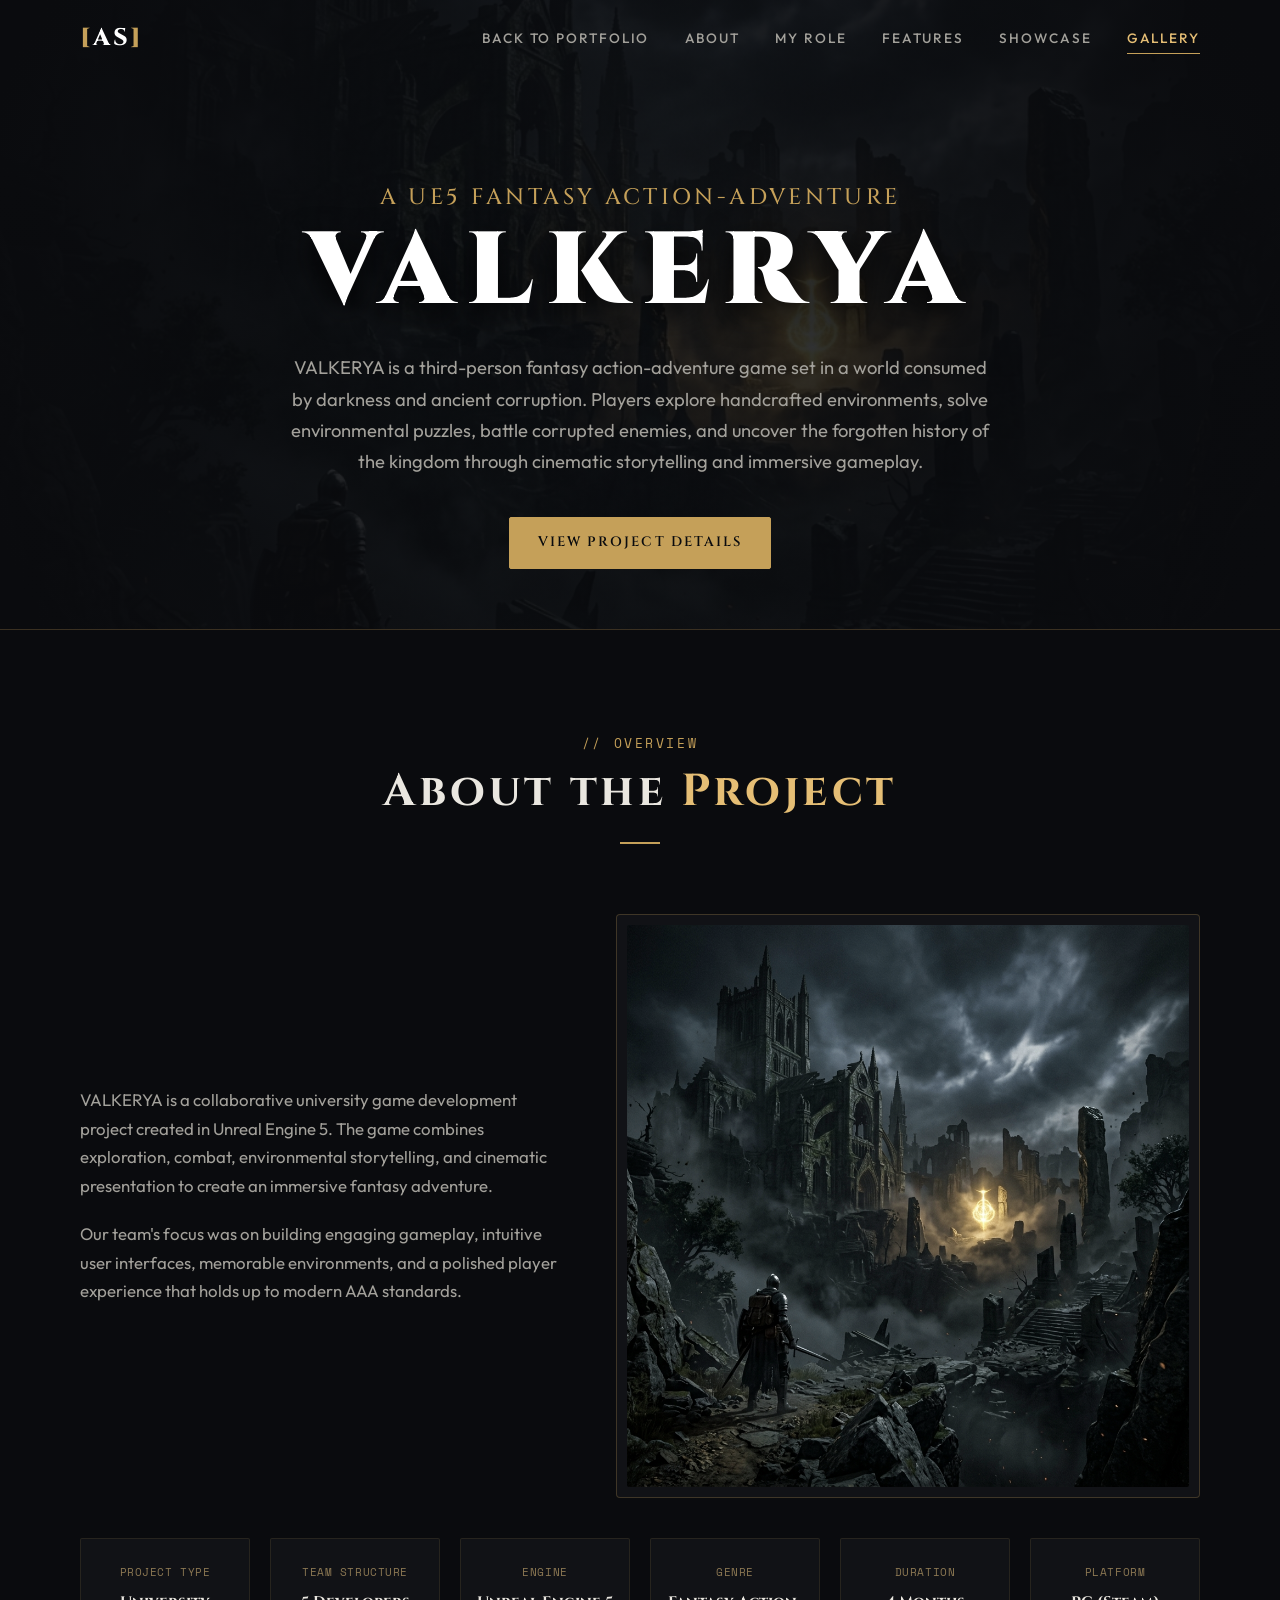
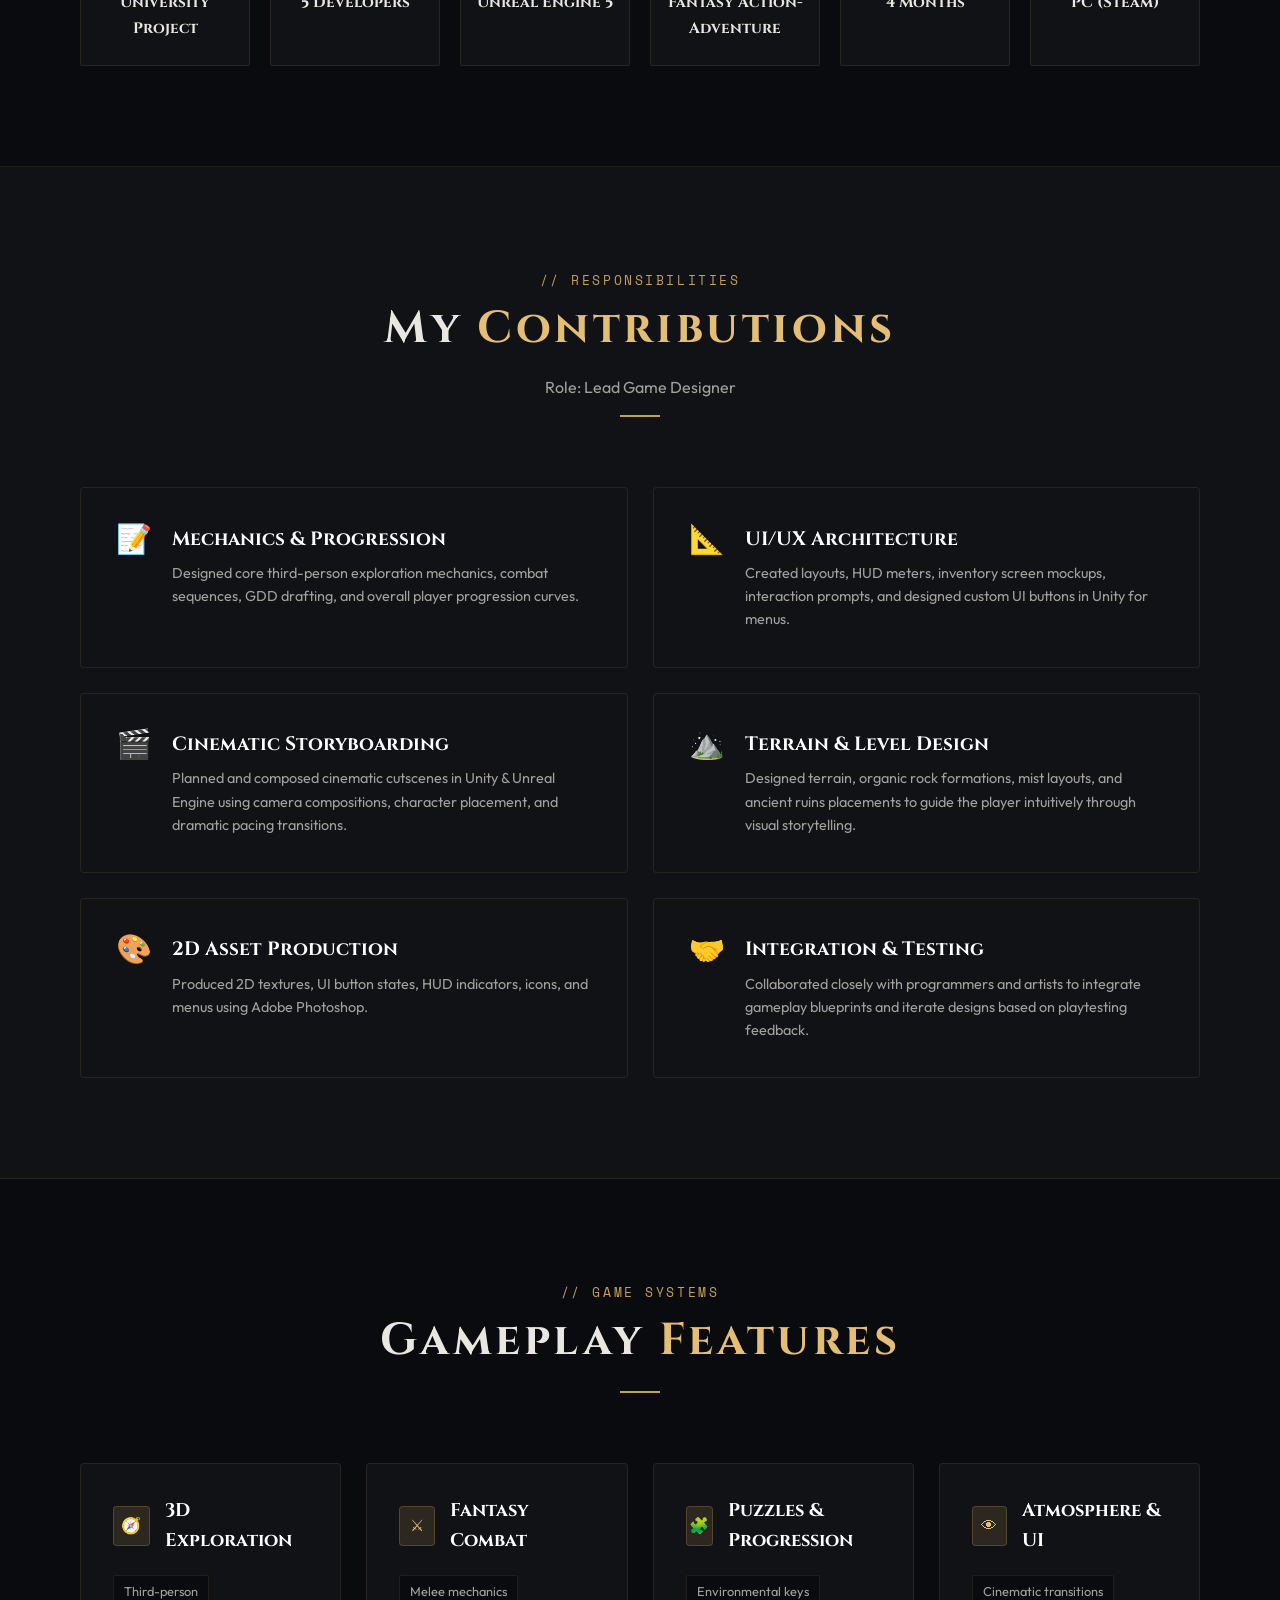
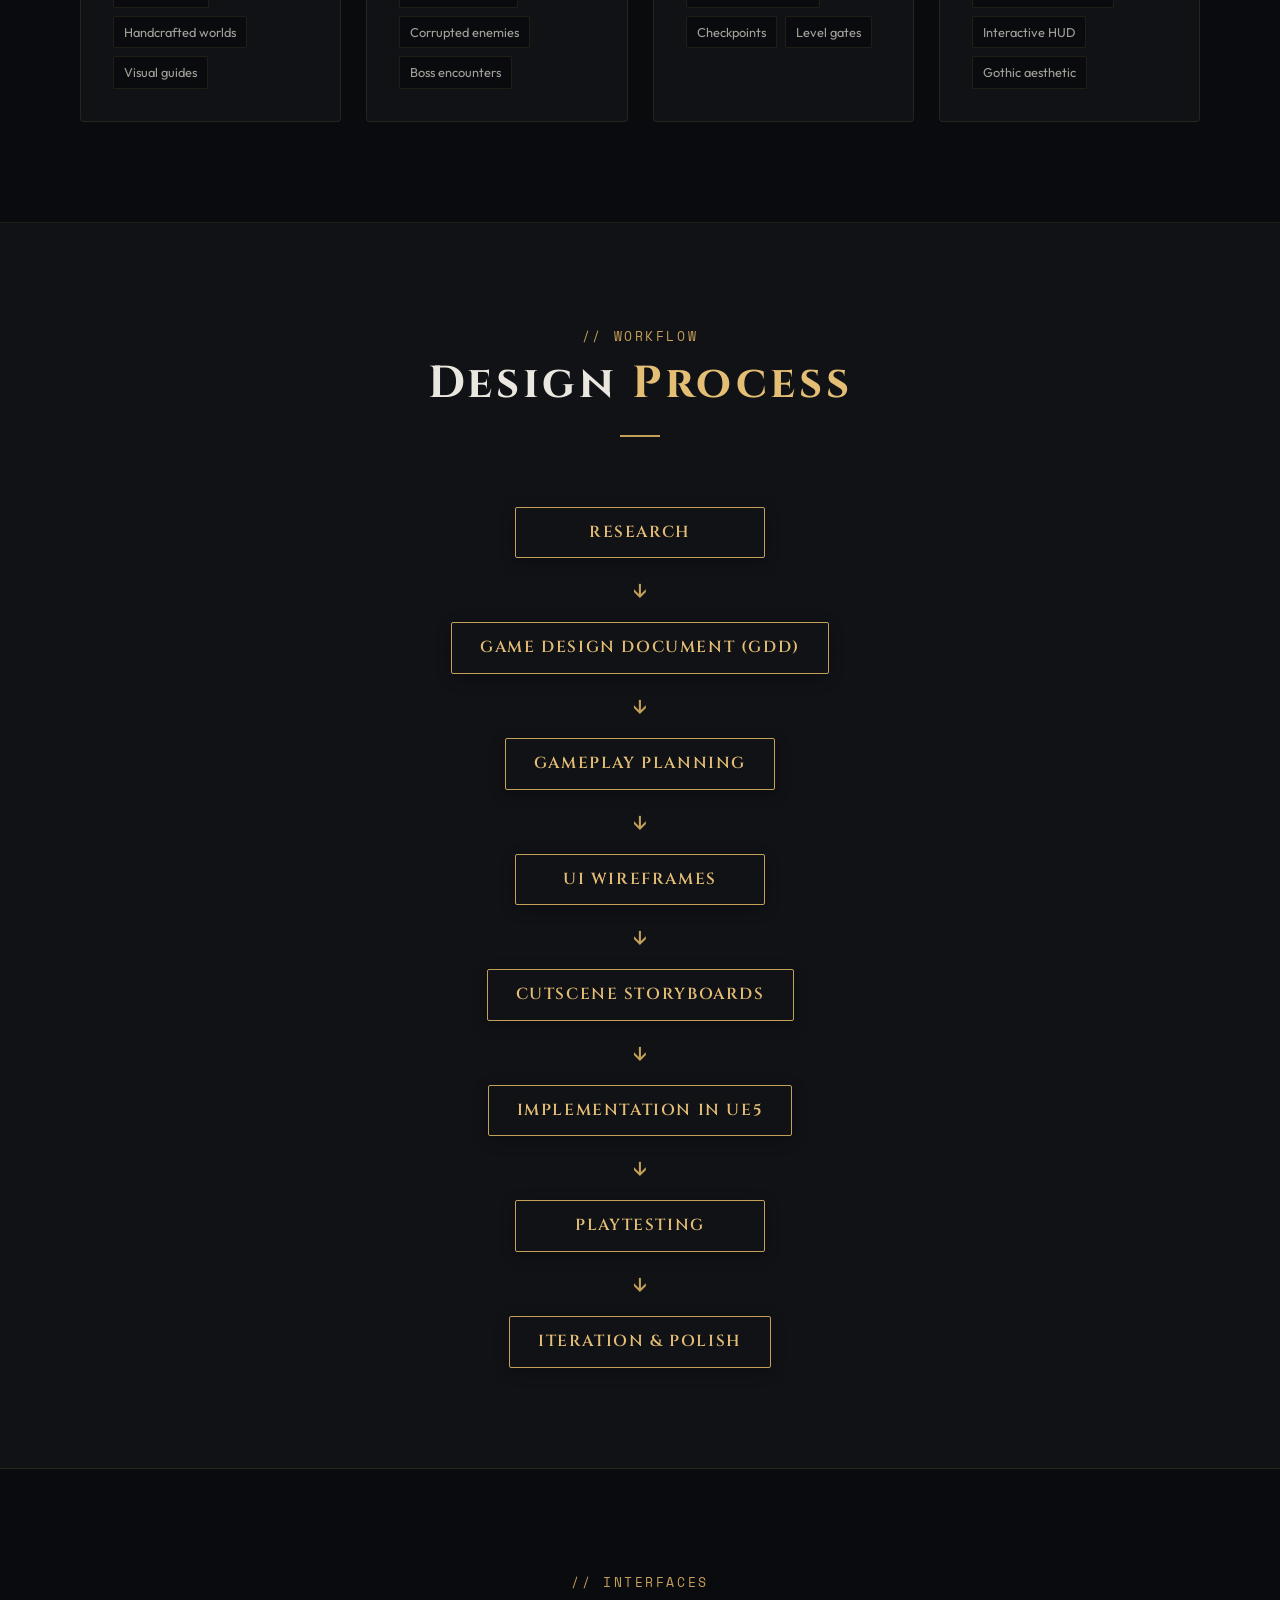
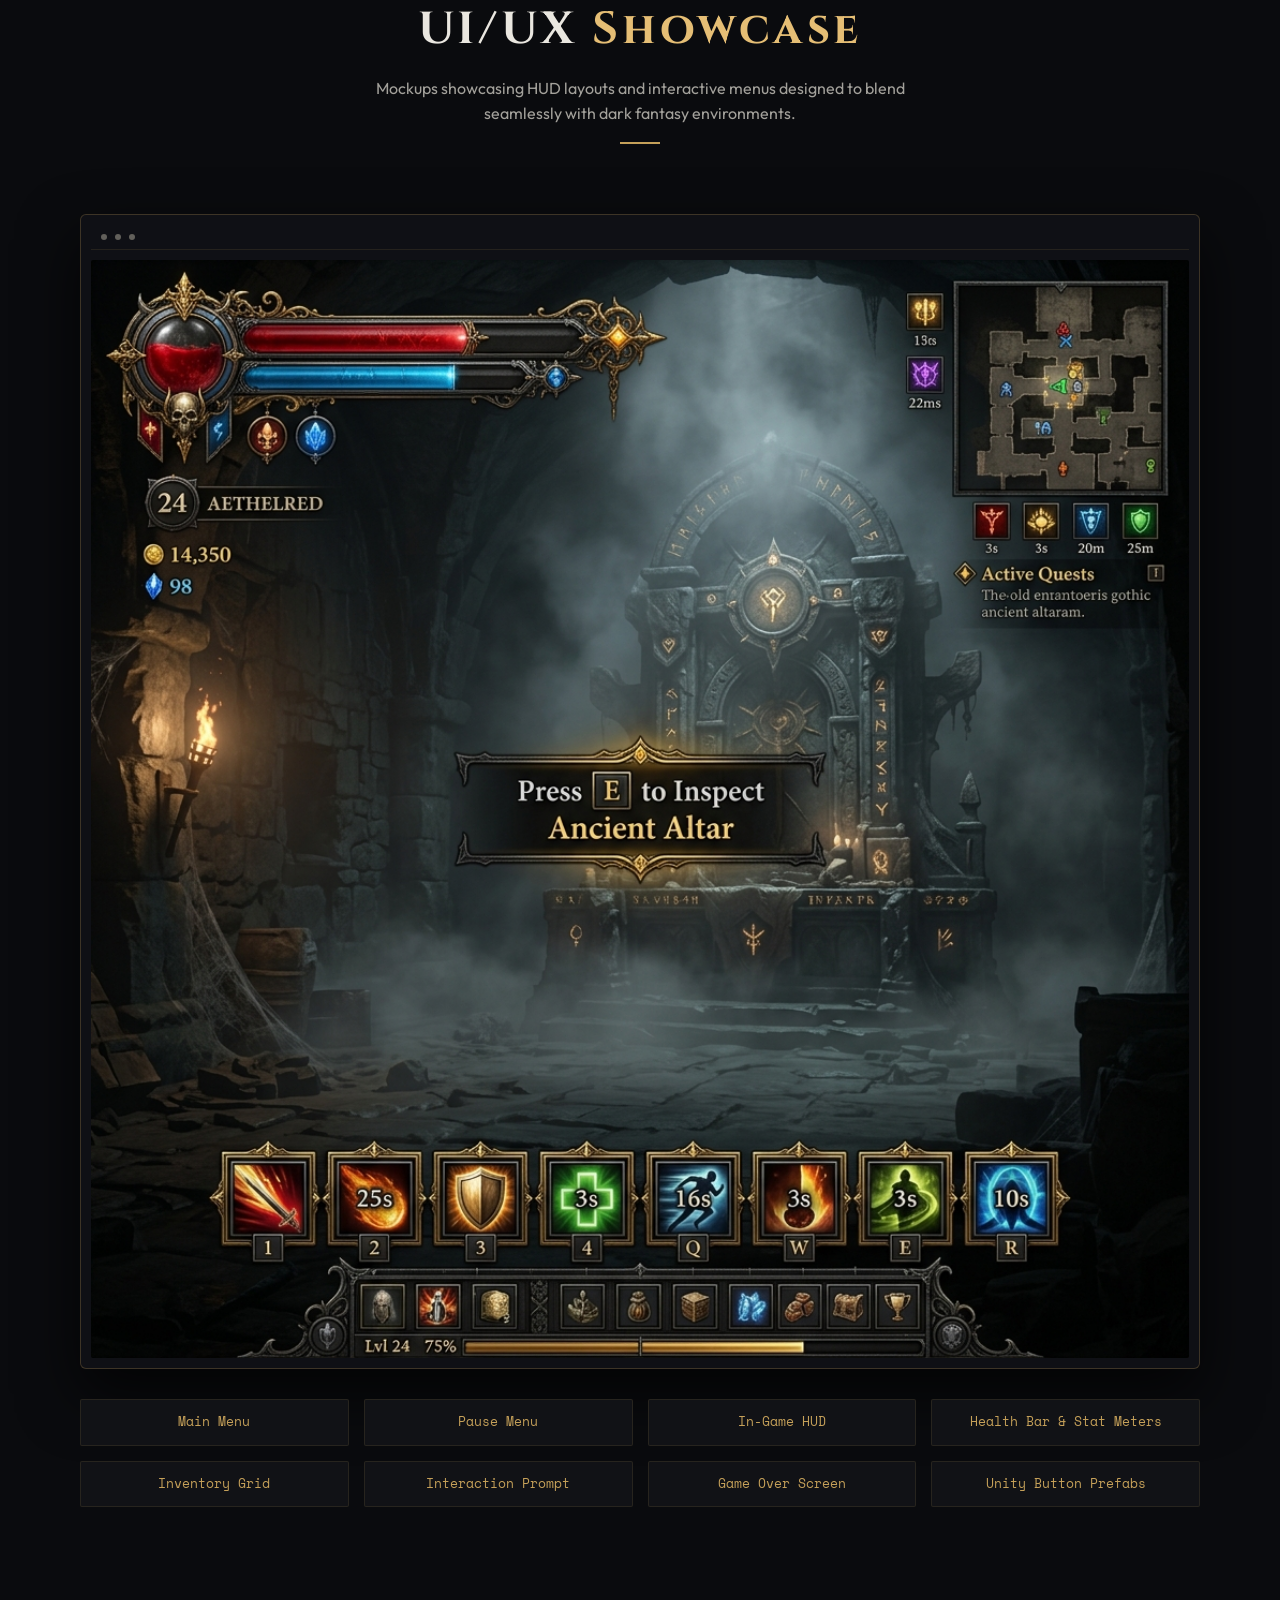
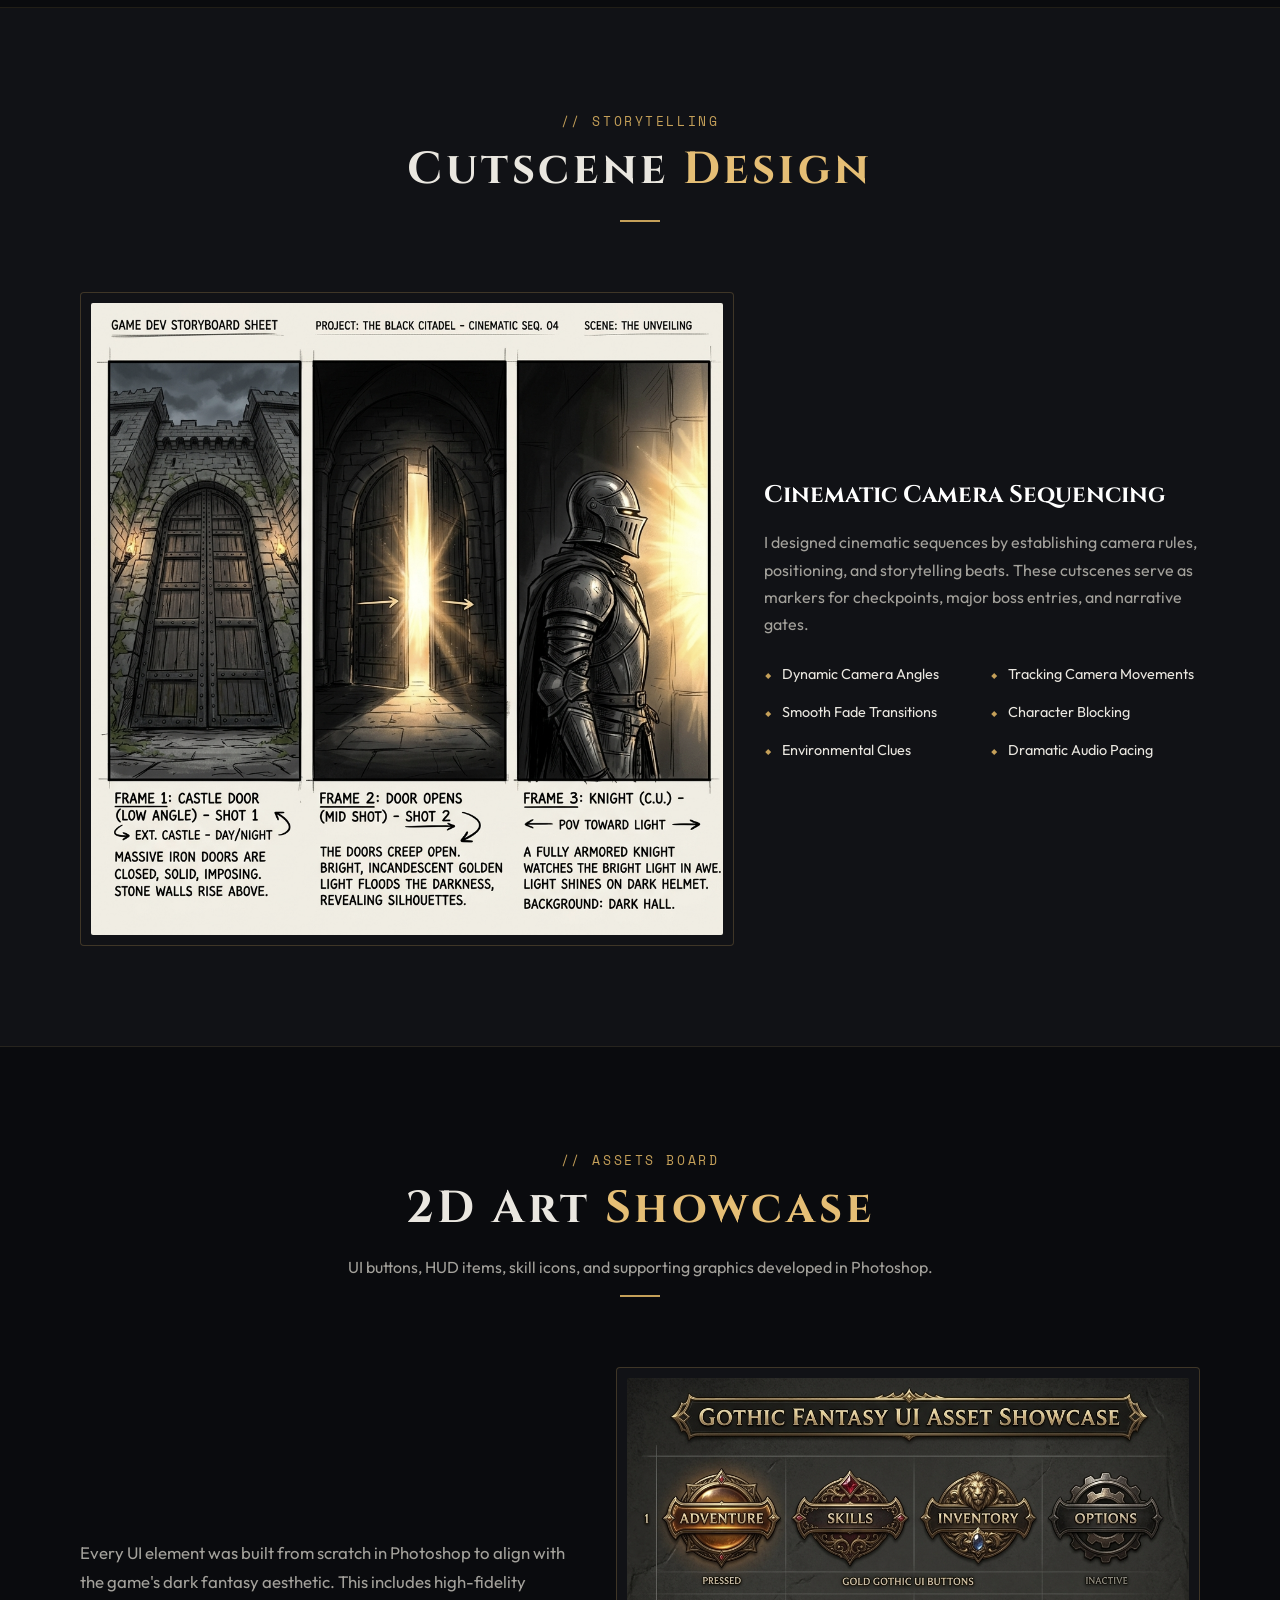
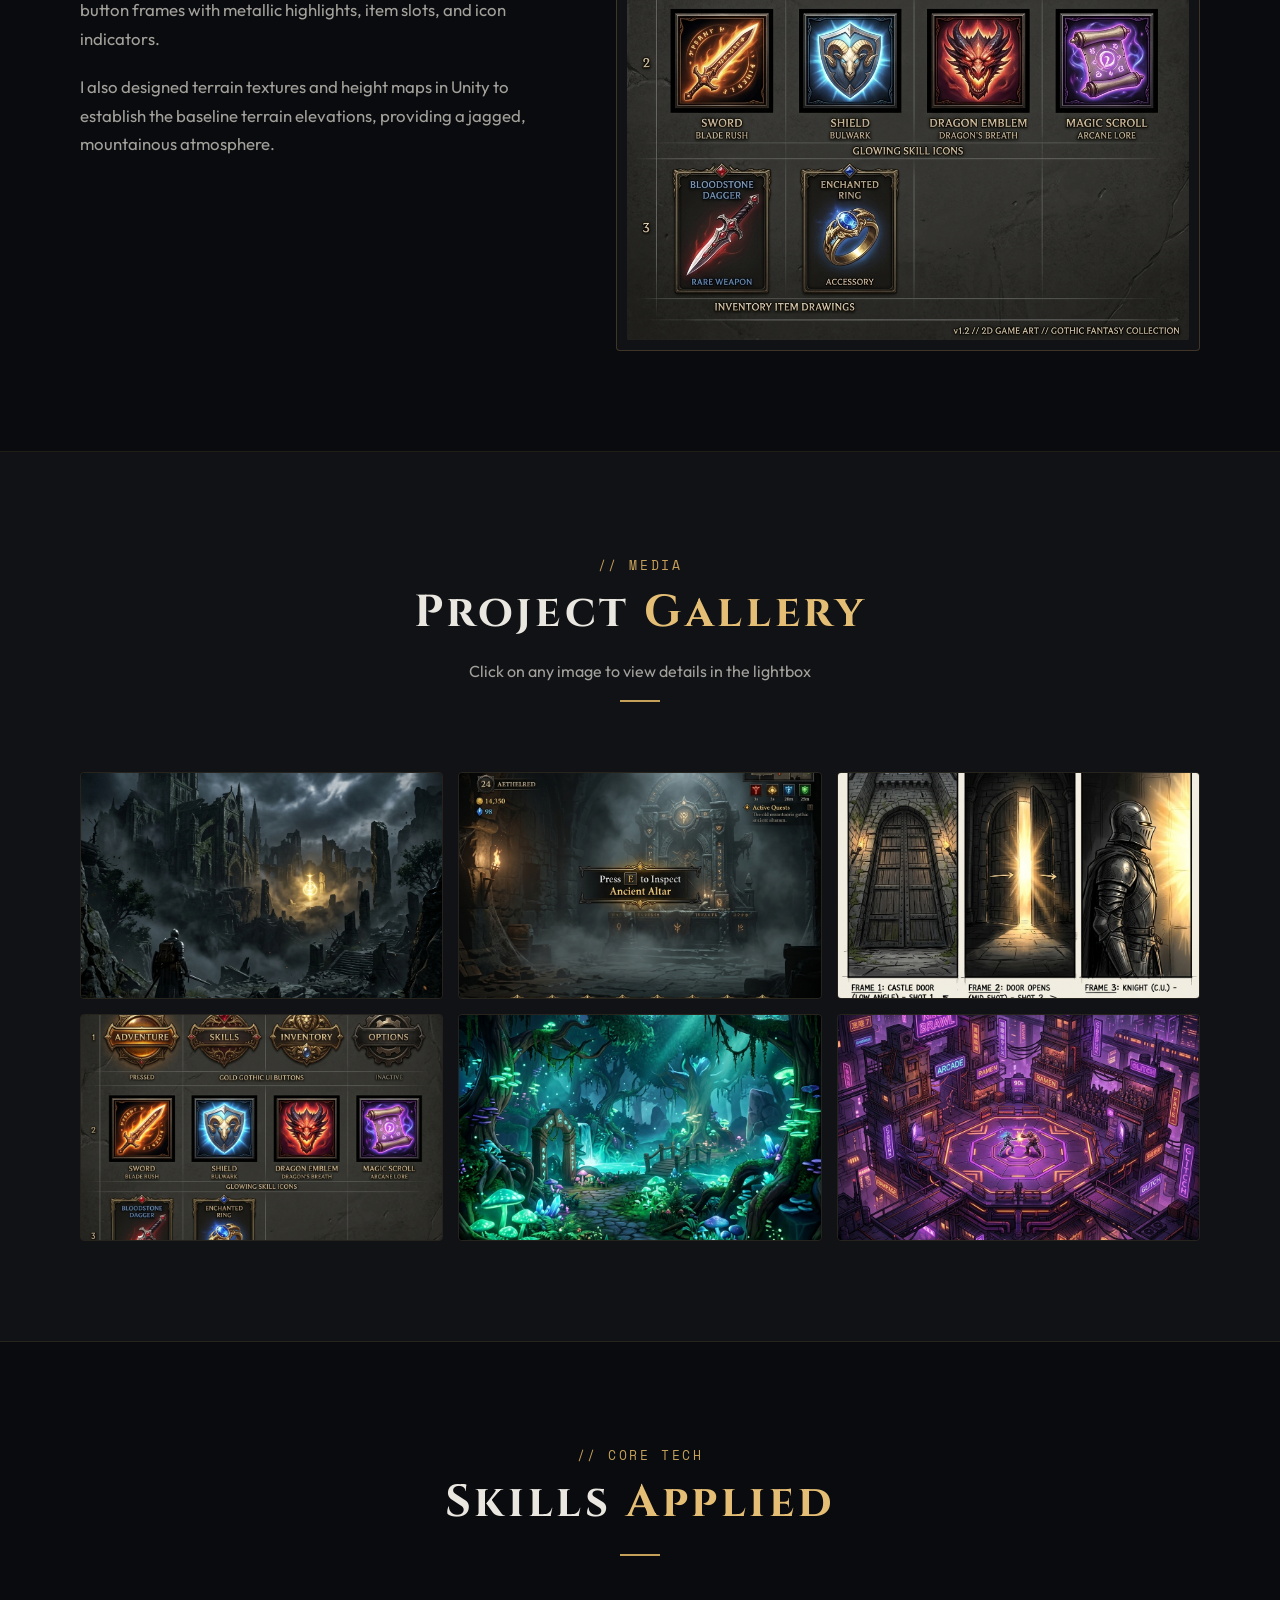
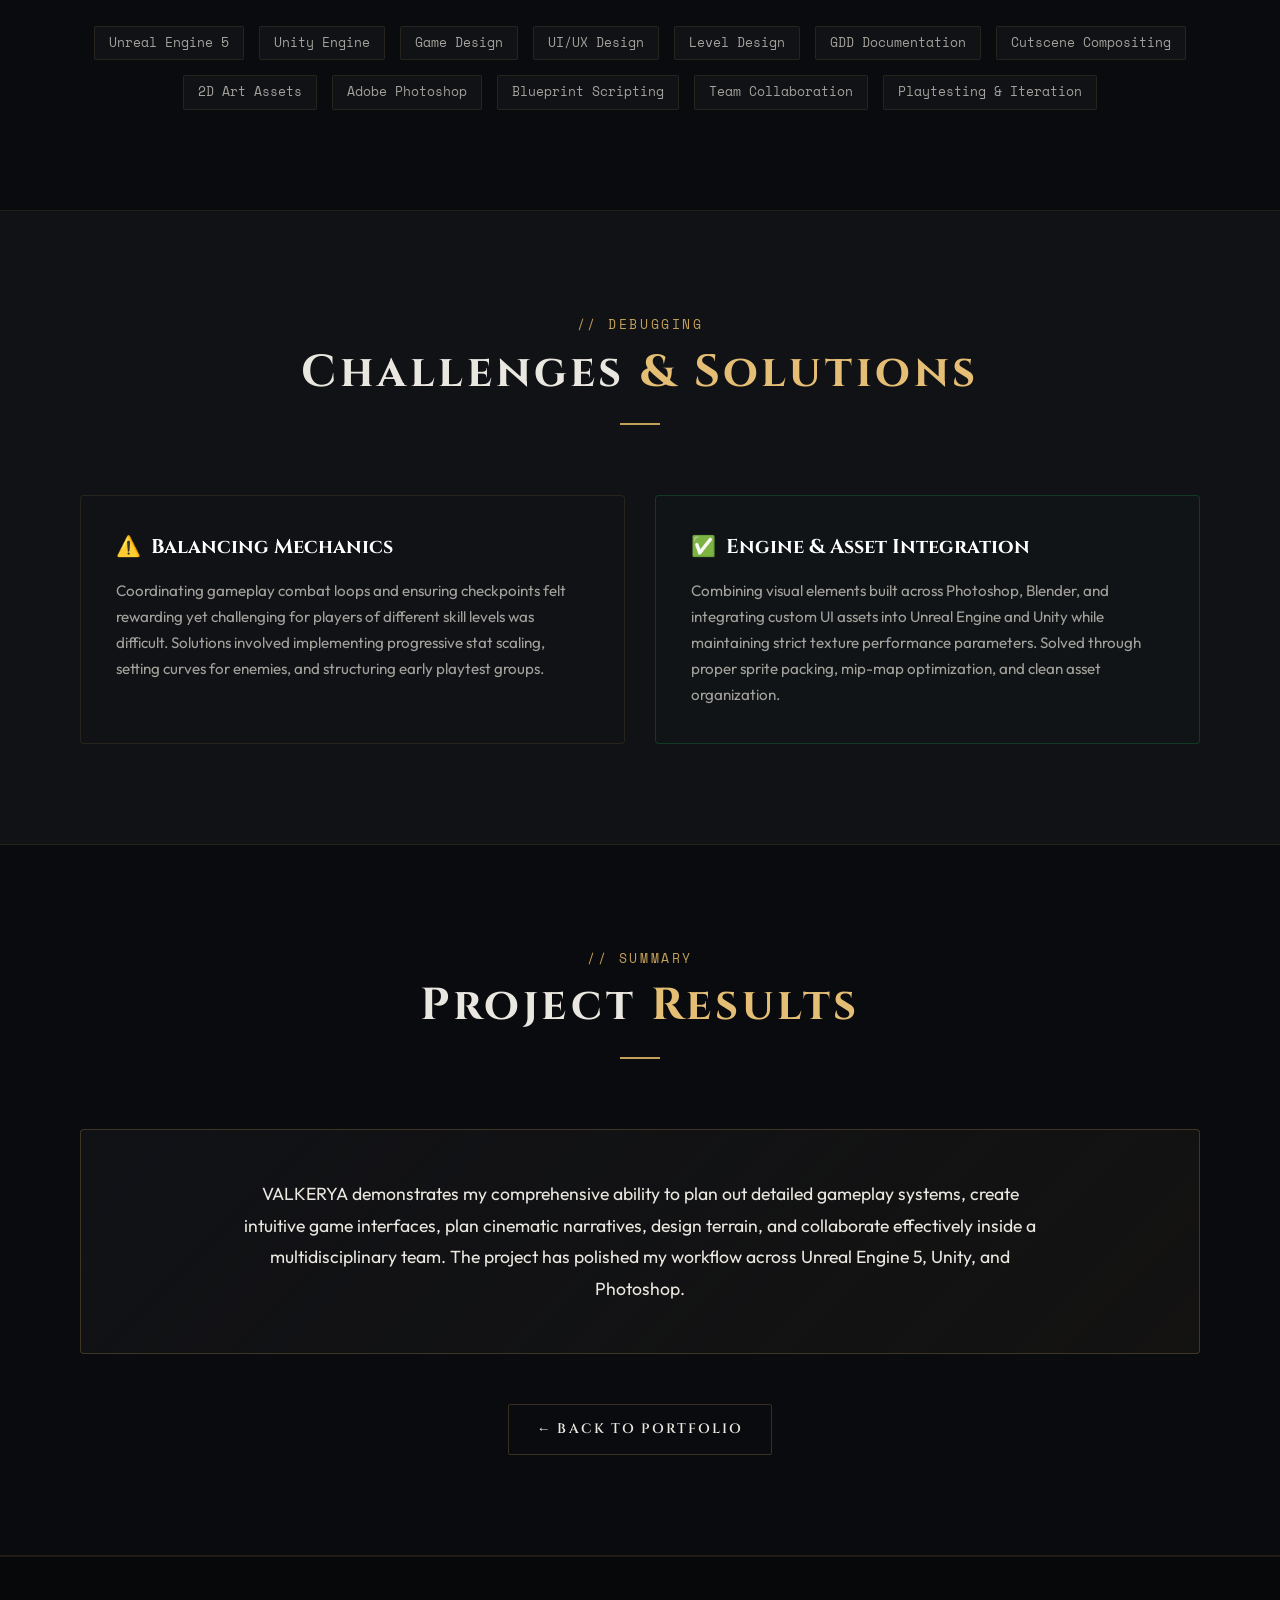
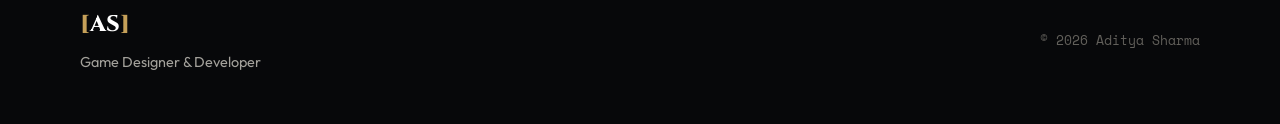
==== commit 4f7c781f: "Enhance typography letter-spacing, add button hover gold glows, replace AAA tag, and set fallback ba" ====
--- a/valkerya.html
+++ b/valkerya.html
@@ -3,7 +3,7 @@
 <head>
   <meta charset="UTF-8" />
   <meta name="viewport" content="width=device-width, initial-scale=1.0" />
-  <meta name="description" content="Valkerya - AAA Game Design Case Study by Aditya Sharma. 3D Fantasy Action-Adventure in Unreal Engine 5." />
+  <meta name="description" content="Valkerya - Game Design Case Study by Aditya Sharma. 3D Fantasy Action-Adventure in Unreal Engine 5." />
   <title>Valkerya | Game Design Case Study</title>
   <link rel="preconnect" href="https://fonts.googleapis.com" />
   <link rel="preconnect" href="https://fonts.gstatic.com" crossorigin />
@@ -31,7 +31,7 @@
   <!-- ===== HERO SECTION ===== -->
   <section class="valkerya-hero">
     <div class="valkerya-hero-bg">
-      <img src="valkerya_hero.png" alt="VALKERYA Cinematic Landscape" class="valkerya-hero-img" />
+      <img src="assets/valkerya_hero.png" alt="VALKERYA Cinematic Landscape" class="valkerya-hero-img" />
       <div class="valkerya-hero-overlay"></div>
     </div>
     
@@ -66,7 +66,7 @@
         </div>
         <div class="about-visual">
           <div class="about-img-frame">
-            <img src="valkerya_hero.png" alt="VALKERYA ruins screenshot" class="about-img" />
+            <img src="assets/valkerya_hero.png" alt="VALKERYA ruins screenshot" class="about-img" />
           </div>
         </div>
       </div>
@@ -269,7 +269,7 @@
           <span class="mockup-dot"></span>
           <span class="mockup-dot"></span>
         </div>
-        <img src="valkerya_ui_showcase.png" alt="VALKERYA HUD UI Mockup" class="mockup-img" />
+        <img src="assets/valkerya_ui_showcase.png" alt="VALKERYA HUD UI Mockup" class="mockup-img" />
       </div>
 
       <div class="showcase-list reveal-up">
@@ -296,7 +296,7 @@
       <div class="storyboard-layout reveal-up">
         <div class="storyboard-visual">
           <div class="about-img-frame">
-            <img src="valkerya_storyboard.png" alt="VALKERYA Cutscene Storyboard frames" class="about-img" />
+            <img src="assets/valkerya_storyboard.png" alt="VALKERYA Cutscene Storyboard frames" class="about-img" />
           </div>
         </div>
         <div class="storyboard-details">
@@ -337,7 +337,7 @@
         </div>
         <div class="about-visual">
           <div class="about-img-frame">
-            <img src="valkerya_2d_art.png" alt="VALKERYA UI button and art assets" class="about-img" />
+            <img src="assets/valkerya_2d_art.png" alt="VALKERYA UI button and art assets" class="about-img" />
           </div>
         </div>
       </div>
@@ -355,48 +355,48 @@
 
       <div class="gallery-grid reveal-up">
         
-        <div class="gallery-item" onclick="openLightbox('valkerya_hero.png', 'Cinematic Environment Render (UE5)')">
-          <img src="valkerya_hero.png" alt="Cinematic Environment" />
+        <div class="gallery-item" onclick="openLightbox('assets/valkerya_hero.png', 'Cinematic Environment Render (UE5)')">
+          <img src="assets/valkerya_hero.png" alt="Cinematic Environment" />
           <div class="gallery-overlay">
             <h4>Cinematic Environment</h4>
             <span>Unreal Engine 5</span>
           </div>
         </div>
 
-        <div class="gallery-item" onclick="openLightbox('valkerya_ui_showcase.png', 'Gothic HUD & Inventory UI Mockup')">
-          <img src="valkerya_ui_showcase.png" alt="HUD UI Mockup" />
+        <div class="gallery-item" onclick="openLightbox('assets/valkerya_ui_showcase.png', 'Gothic HUD & Inventory UI Mockup')">
+          <img src="assets/valkerya_ui_showcase.png" alt="HUD UI Mockup" />
           <div class="gallery-overlay">
             <h4>HUD &amp; UI Mockup</h4>
             <span>UI/UX Design</span>
           </div>
         </div>
 
-        <div class="gallery-item" onclick="openLightbox('valkerya_storyboard.png', 'Cutscene Entrance Storyboard Sheet')">
-          <img src="valkerya_storyboard.png" alt="Cutscene Storyboard" />
+        <div class="gallery-item" onclick="openLightbox('assets/valkerya_storyboard.png', 'Cutscene Entrance Storyboard Sheet')">
+          <img src="assets/valkerya_storyboard.png" alt="Cutscene Storyboard" />
           <div class="gallery-overlay">
             <h4>Cutscene Storyboard</h4>
             <span>Cinematic Sequencer</span>
           </div>
         </div>
 
-        <div class="gallery-item" onclick="openLightbox('valkerya_2d_art.png', '2D UI Buttons & Ornaments Grid')">
-          <img src="valkerya_2d_art.png" alt="2D UI Buttons" />
+        <div class="gallery-item" onclick="openLightbox('assets/valkerya_2d_art.png', '2D UI Buttons & Ornaments Grid')">
+          <img src="assets/valkerya_2d_art.png" alt="2D UI Buttons" />
           <div class="gallery-overlay">
             <h4>2D UI Buttons</h4>
             <span>Photoshop Assets</span>
           </div>
         </div>
 
-        <div class="gallery-item" onclick="openLightbox('forest_environment.png', 'Dark Forest Exploration Path')">
-          <img src="forest_environment.png" alt="Forest Level design" />
+        <div class="gallery-item" onclick="openLightbox('assets/forest_environment.png', 'Dark Forest Exploration Path')">
+          <img src="assets/forest_environment.png" alt="Forest Level design" />
           <div class="gallery-overlay">
             <h4>Forest Exploration</h4>
             <span>Level Design</span>
           </div>
         </div>
 
-        <div class="gallery-item" onclick="openLightbox('urban_arena.png', 'Boss Fight Arena Layout')">
-          <img src="urban_arena.png" alt="Boss Fight Arena" />
+        <div class="gallery-item" onclick="openLightbox('assets/urban_arena.png', 'Boss Fight Arena Layout')">
+          <img src="assets/urban_arena.png" alt="Boss Fight Arena" />
           <div class="gallery-overlay">
             <h4>Boss Battle Arena</h4>
             <span>Terrain Design</span>
--- a/style.css
+++ b/style.css
@@ -138,7 +138,7 @@
   font-family: var(--font-display);
   font-size: clamp(2rem, 3.5vw, 2.8rem);
   font-weight: 700;
-  letter-spacing: 0.05em;
+  letter-spacing: 0.08em;
   color: var(--text-primary);
 }
 
@@ -218,7 +218,7 @@
 .nav-link {
   font-size: 0.85rem;
   font-weight: 500;
-  letter-spacing: 0.1em;
+  letter-spacing: 0.14em;
   text-transform: uppercase;
   color: var(--text-secondary);
   position: relative;
@@ -335,7 +335,8 @@
 .btn-primary:hover {
   background: var(--accent-gold-bright);
   border-color: var(--accent-gold-bright);
-  box-shadow: 0 5px 15px rgba(197, 160, 89, 0.2);
+  box-shadow: 0 0 20px rgba(229, 190, 117, 0.45);
+  transform: translateY(-2px);
 }
 
 .btn-ghost {
@@ -344,9 +345,11 @@
 }
 
 .btn-ghost:hover {
-  border-color: var(--accent-gold);
+  border-color: var(--accent-gold-bright);
   color: var(--accent-gold-bright);
-  background: rgba(197, 160, 89, 0.05);
+  background: rgba(229, 190, 117, 0.05);
+  box-shadow: 0 0 15px rgba(229, 190, 117, 0.2);
+  transform: translateY(-2px);
 }
 
 .btn-resume {
@@ -356,8 +359,11 @@
 }
 
 .btn-resume:hover {
-  border-color: var(--accent-gold);
-  background: var(--accent-gold-dim);
+  border-color: var(--accent-gold-bright);
+  color: var(--bg-primary);
+  background: var(--accent-gold-bright);
+  box-shadow: 0 0 20px rgba(229, 190, 117, 0.45);
+  transform: translateY(-2px);
 }
 
 /* ===== HERO SECTION ===== */
@@ -852,11 +858,14 @@
 }
 
 .card-tags span {
-  font-family: var(--font-mono);
-  font-size: 0.75rem;
-  background: rgba(197, 160, 89, 0.05);
-  border: 1px solid var(--border-subtle);
-  color: var(--text-secondary);
+  font-family: var(--font-body);
+  font-size: 0.7rem;
+  font-weight: 600;
+  letter-spacing: 0.06em;
+  text-transform: uppercase;
+  background: rgba(229, 190, 117, 0.05);
+  border: 1px solid rgba(229, 190, 117, 0.18);
+  color: var(--accent-gold-bright);
   padding: 4px 10px;
   border-radius: 2px;
 }
@@ -1666,8 +1675,8 @@
   position: relative;
 }
 
-.shadowwalker-bg { background-image: url('shadowwalker_hero.png'); }
-.zombie-bg { background-image: url('forest_environment.png'); } /* fallback path */
+.shadowwalker-bg { background-image: url('assets/shadowwalker_hero.png'); }
+.zombie-bg { background-image: url('assets/forest_environment.png'); } /* fallback path */
 
 .modal-tech-stack {
   display: flex;
@@ -2280,4 +2289,252 @@
   line-height: 1.8;
   max-width: 800px;
   margin: 0 auto;
+}
+
+/* ===== CARD SLIDESHOW ANIMATIONS ===== */
+
+/* ShadowWalker Card Slideshow (5 Slides - 15s) */
+.sw-slideshow {
+  position: absolute;
+  inset: 0;
+  width: 100%;
+  height: 100%;
+  background-image: url('assets/sw_default.png');
+  background-size: cover;
+  background-position: center;
+}
+
+.sw-slide {
+  position: absolute;
+  inset: 0;
+  background-size: cover;
+  background-position: center;
+  opacity: 0;
+  animation: swCardFade 15s infinite;
+  transition: transform 0.6s ease;
+}
+
+/* Each slide is offset by 3s (15s / 5 slides) */
+.sw-slide-0 { background-image: url('assets/sw_default.png'); animation-delay: 0s; }
+.sw-slide-1 { background-image: url('assets/sw_slide1.png'); animation-delay: 3s; }
+.sw-slide-2 { background-image: url('assets/sw_slide2.png'); animation-delay: 6s; }
+.sw-slide-3 { background-image: url('assets/sw_slide3.png'); animation-delay: 9s; }
+.sw-slide-4 { background-image: url('assets/sw_slide4.png'); animation-delay: 12s; }
+
+@keyframes swCardFade {
+  0%    { opacity: 0; transform: scale(1); }
+  4%    { opacity: 1; }
+  16%   { opacity: 1; transform: scale(1.04); }
+  20%   { opacity: 0; }
+  100%  { opacity: 0; transform: scale(1); }
+}
+
+.sw-card-dots {
+  position: absolute;
+  bottom: 14px;
+  left: 50%;
+  transform: translateX(-50%);
+  display: flex;
+  gap: 7px;
+  z-index: 3;
+}
+
+.sw-cdot {
+  width: 7px;
+  height: 7px;
+  border-radius: 50%;
+  background: rgba(255, 255, 255, 0.3);
+  border: 1px solid rgba(255, 255, 255, 0.15);
+  transition: background 0.3s ease, transform 0.3s ease;
+  display: inline-block;
+}
+
+.sw-cdot:nth-child(1) { animation: swDot 15s infinite 0s; }
+.sw-cdot:nth-child(2) { animation: swDot 15s infinite 3s; }
+.sw-cdot:nth-child(3) { animation: swDot 15s infinite 6s; }
+.sw-cdot:nth-child(4) { animation: swDot 15s infinite 9s; }
+.sw-cdot:nth-child(5) { animation: swDot 15s infinite 12s; }
+
+@keyframes swDot {
+  0%    { background: var(--accent-gold); transform: scale(1.35); }
+  19%   { background: var(--accent-gold); transform: scale(1.35); }
+  20%   { background: rgba(255, 255, 255, 0.3); transform: scale(1); }
+  100%  { background: rgba(255, 255, 255, 0.3); transform: scale(1); }
+}
+
+/* Zombie Shooter Card Slideshow (6 Slides - 18s) */
+.zs-slideshow {
+  position: absolute;
+  inset: 0;
+  width: 100%;
+  height: 100%;
+  background-image: url('assets/urban_arena.png');
+  background-size: cover;
+  background-position: center;
+}
+
+.zs-slide {
+  position: absolute;
+  inset: 0;
+  background-size: cover;
+  background-position: center;
+  opacity: 0;
+  animation: zsCardFade 18s infinite;
+  transition: transform 0.6s ease;
+}
+
+/* Each slide is offset by 3s (18s / 6 slides) */
+.zs-slide-0 { background-image: url('assets/urban_arena.png'); animation-delay: 0s; }
+.zs-slide-1 { background-image: url('assets/sova_slide1.png'); animation-delay: 3s; }
+.zs-slide-2 { background-image: url('assets/sova_slide2.png'); animation-delay: 6s; }
+.zs-slide-3 { background-image: url('assets/sova_slide3.png'); animation-delay: 9s; }
+.zs-slide-4 { background-image: url('assets/sova_slide4.png'); animation-delay: 12s; }
+.zs-slide-5 { background-image: url('assets/sova_slide5.png'); animation-delay: 15s; }
+
+@keyframes zsCardFade {
+  0%      { opacity: 0; transform: scale(1); }
+  3.33%   { opacity: 1; }
+  13.33%  { opacity: 1; transform: scale(1.04); }
+  16.66%  { opacity: 0; }
+  100%    { opacity: 0; transform: scale(1); }
+}
+
+.zs-card-dots {
+  position: absolute;
+  bottom: 14px;
+  left: 50%;
+  transform: translateX(-50%);
+  display: flex;
+  gap: 7px;
+  z-index: 3;
+}
+
+.zs-cdot {
+  width: 7px;
+  height: 7px;
+  border-radius: 50%;
+  background: rgba(255, 255, 255, 0.3);
+  border: 1px solid rgba(255, 255, 255, 0.15);
+  transition: background 0.3s ease, transform 0.3s ease;
+  display: inline-block;
+}
+
+.zs-cdot:nth-child(1) { animation: zsDot 18s infinite 0s; }
+.zs-cdot:nth-child(2) { animation: zsDot 18s infinite 3s; }
+.zs-cdot:nth-child(3) { animation: zsDot 18s infinite 6s; }
+.zs-cdot:nth-child(4) { animation: zsDot 18s infinite 9s; }
+.zs-cdot:nth-child(5) { animation: zsDot 18s infinite 12s; }
+.zs-cdot:nth-child(6) { animation: zsDot 18s infinite 15s; }
+
+@keyframes zsDot {
+  0%      { background: var(--accent-gold); transform: scale(1.35); }
+  15.66%  { background: var(--accent-gold); transform: scale(1.35); }
+  16.66%  { background: rgba(255, 255, 255, 0.3); transform: scale(1); }
+  100%    { background: rgba(255, 255, 255, 0.3); transform: scale(1); }
+}
+
+.project-card:hover .sw-slide,
+.project-card:hover .zs-slide {
+  animation-play-state: paused;
+  transform: scale(1.04);
+}
+
+.project-card:hover .sw-cdot,
+.project-card:hover .zs-cdot {
+  animation-play-state: paused;
+}
+
+/* ===== CLICK SPARK & RAIN CANVASES ===== */
+#clickCanvas {
+  position: fixed;
+  inset: 0;
+  width: 100vw;
+  height: 100vh;
+  pointer-events: none;
+  z-index: 9999;
+}
+
+#rainCanvas {
+  position: absolute;
+  inset: 0;
+  width: 100%;
+  height: 100%;
+  z-index: 2;
+  pointer-events: none;
+  opacity: 0.28;
+}
+
+/* ===== HERO FRAMING & TYPOGRAPHY ENHANCEMENTS ===== */
+.hero-img-wrapper {
+  position: relative;
+  border: 1px solid var(--accent-bronze);
+  padding: 12px;
+  background: #090a0d;
+  box-shadow: 0 30px 60px rgba(0, 0, 0, 0.7);
+  transition: var(--transition-slow);
+}
+
+.hero-img-wrapper::before {
+  content: '';
+  position: absolute;
+  inset: 6px;
+  border: 1px solid var(--accent-gold-dim);
+  pointer-events: none;
+}
+
+/* Gold corners for pictures/videos frame */
+.hero-img-corner {
+  position: absolute;
+  width: 14px;
+  height: 14px;
+  border: 2px solid var(--accent-gold);
+  pointer-events: none;
+  z-index: 5;
+  transition: var(--transition-smooth);
+}
+
+.hero-img-corner.tl { top: 0; left: 0; border-right: none; border-bottom: none; }
+.hero-img-corner.tr { top: 0; right: 0; border-left: none; border-bottom: none; }
+.hero-img-corner.bl { bottom: 0; left: 0; border-right: none; border-top: none; }
+.hero-img-corner.br { bottom: 0; right: 0; border-left: none; border-top: none; }
+
+.hero-img-wrapper:hover .hero-img-corner {
+  width: 22px;
+  height: 22px;
+  border-color: var(--accent-gold-bright);
+}
+
+.hero-name {
+  font-family: var(--font-display);
+  font-size: clamp(3.2rem, 6.5vw, 5.2rem) !important;
+  line-height: 0.95 !important;
+  font-weight: 900;
+  letter-spacing: 0.08em !important;
+  text-transform: uppercase;
+  color: var(--text-white);
+  margin-bottom: 20px;
+}
+
+.hero-role {
+  display: flex;
+  align-items: center;
+  gap: 15px;
+  margin-bottom: 32px;
+}
+
+.role-divider {
+  flex-grow: 1;
+  height: 1px;
+  background: linear-gradient(to right, transparent, var(--accent-gold), transparent);
+  opacity: 0.4;
+}
+
+.role-text {
+  font-family: var(--font-display) !important;
+  font-size: 0.85rem !important;
+  font-weight: 700;
+  letter-spacing: 0.32em !important;
+  color: var(--accent-gold-bright) !important;
+  text-transform: uppercase;
+  white-space: nowrap;
 }
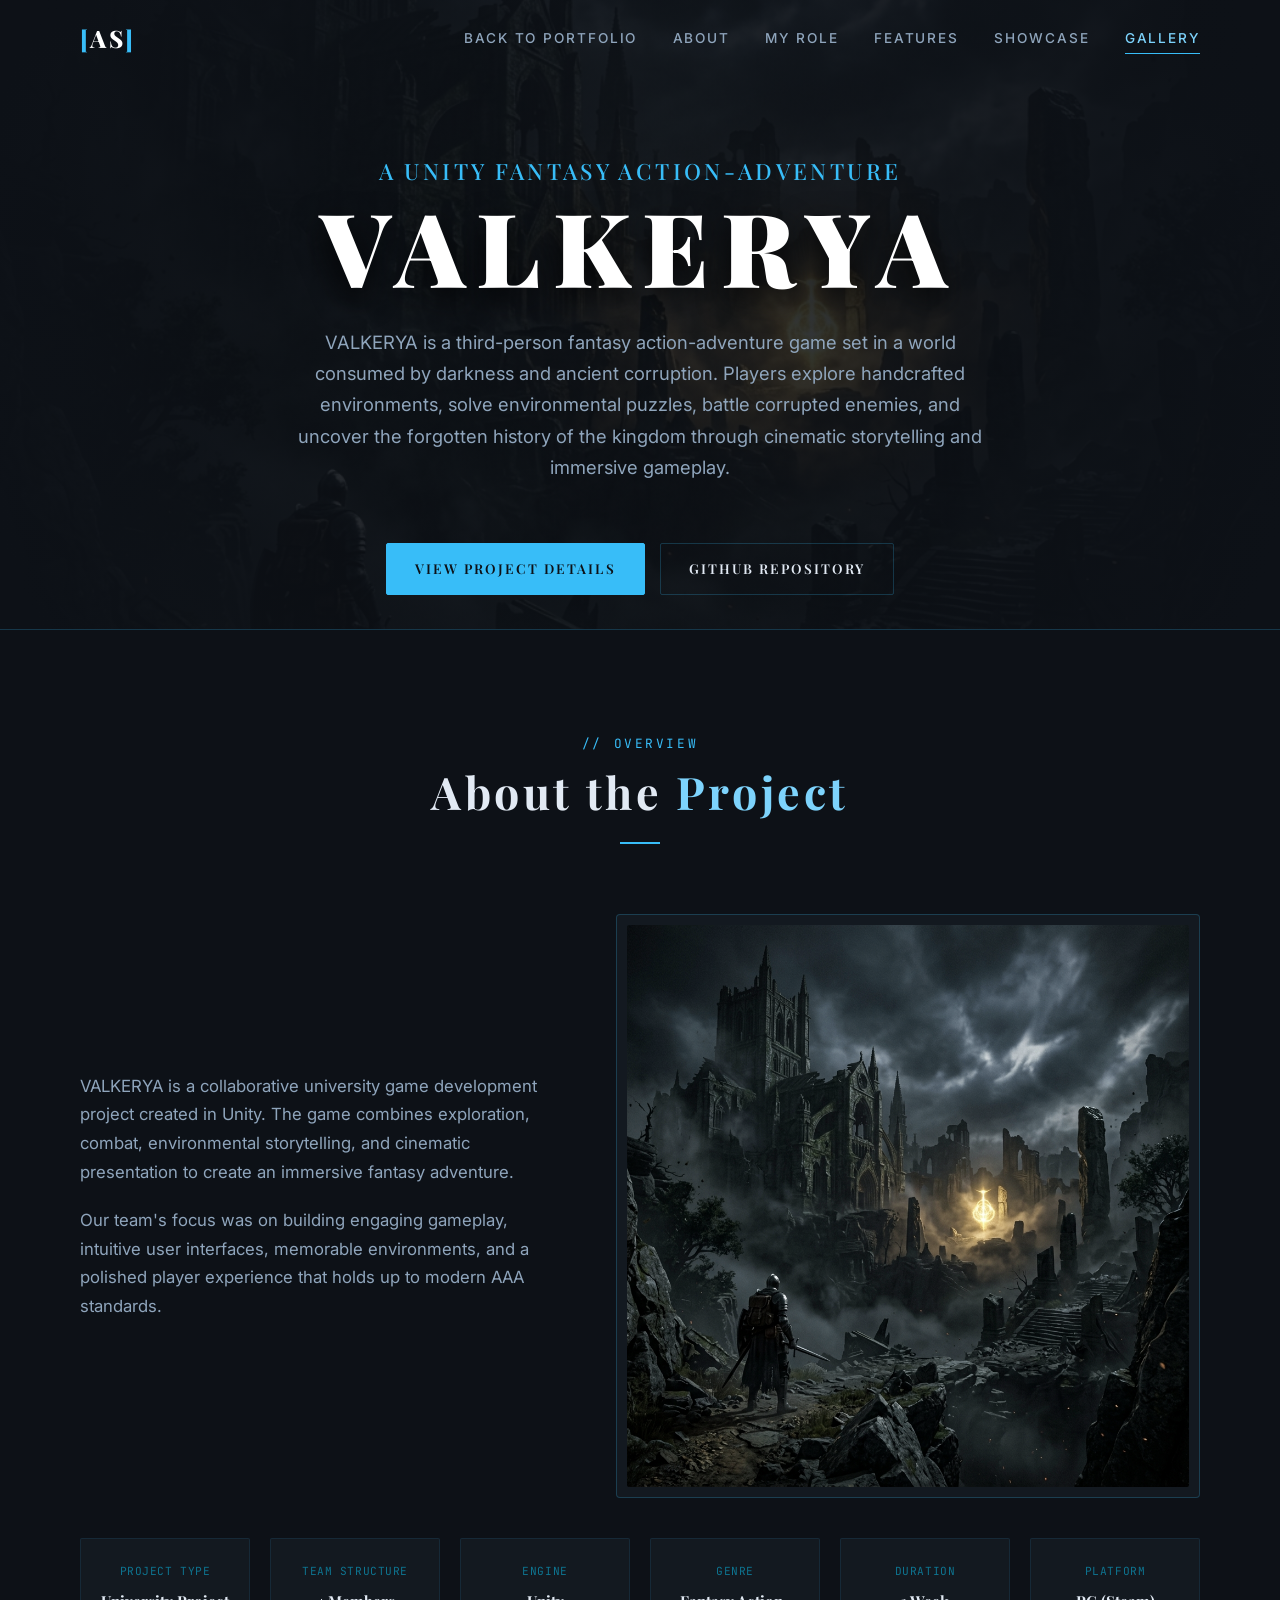
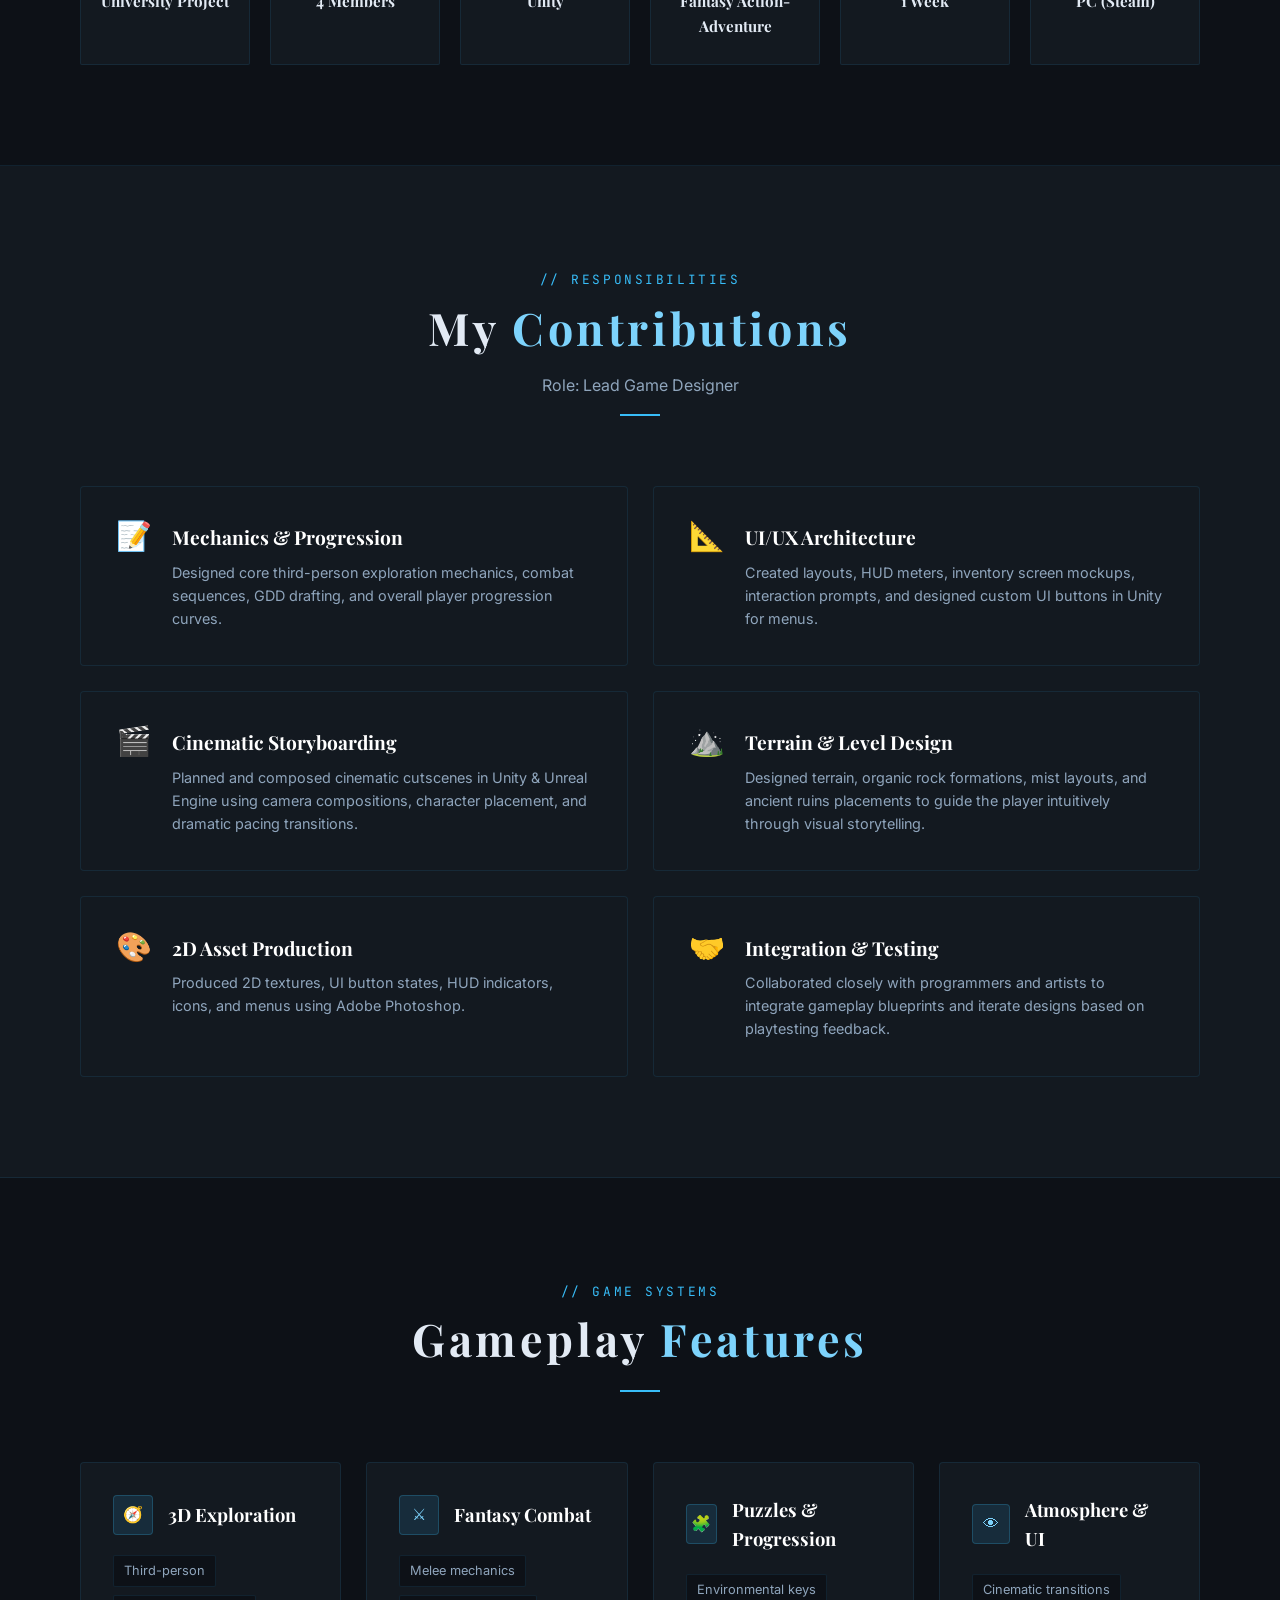
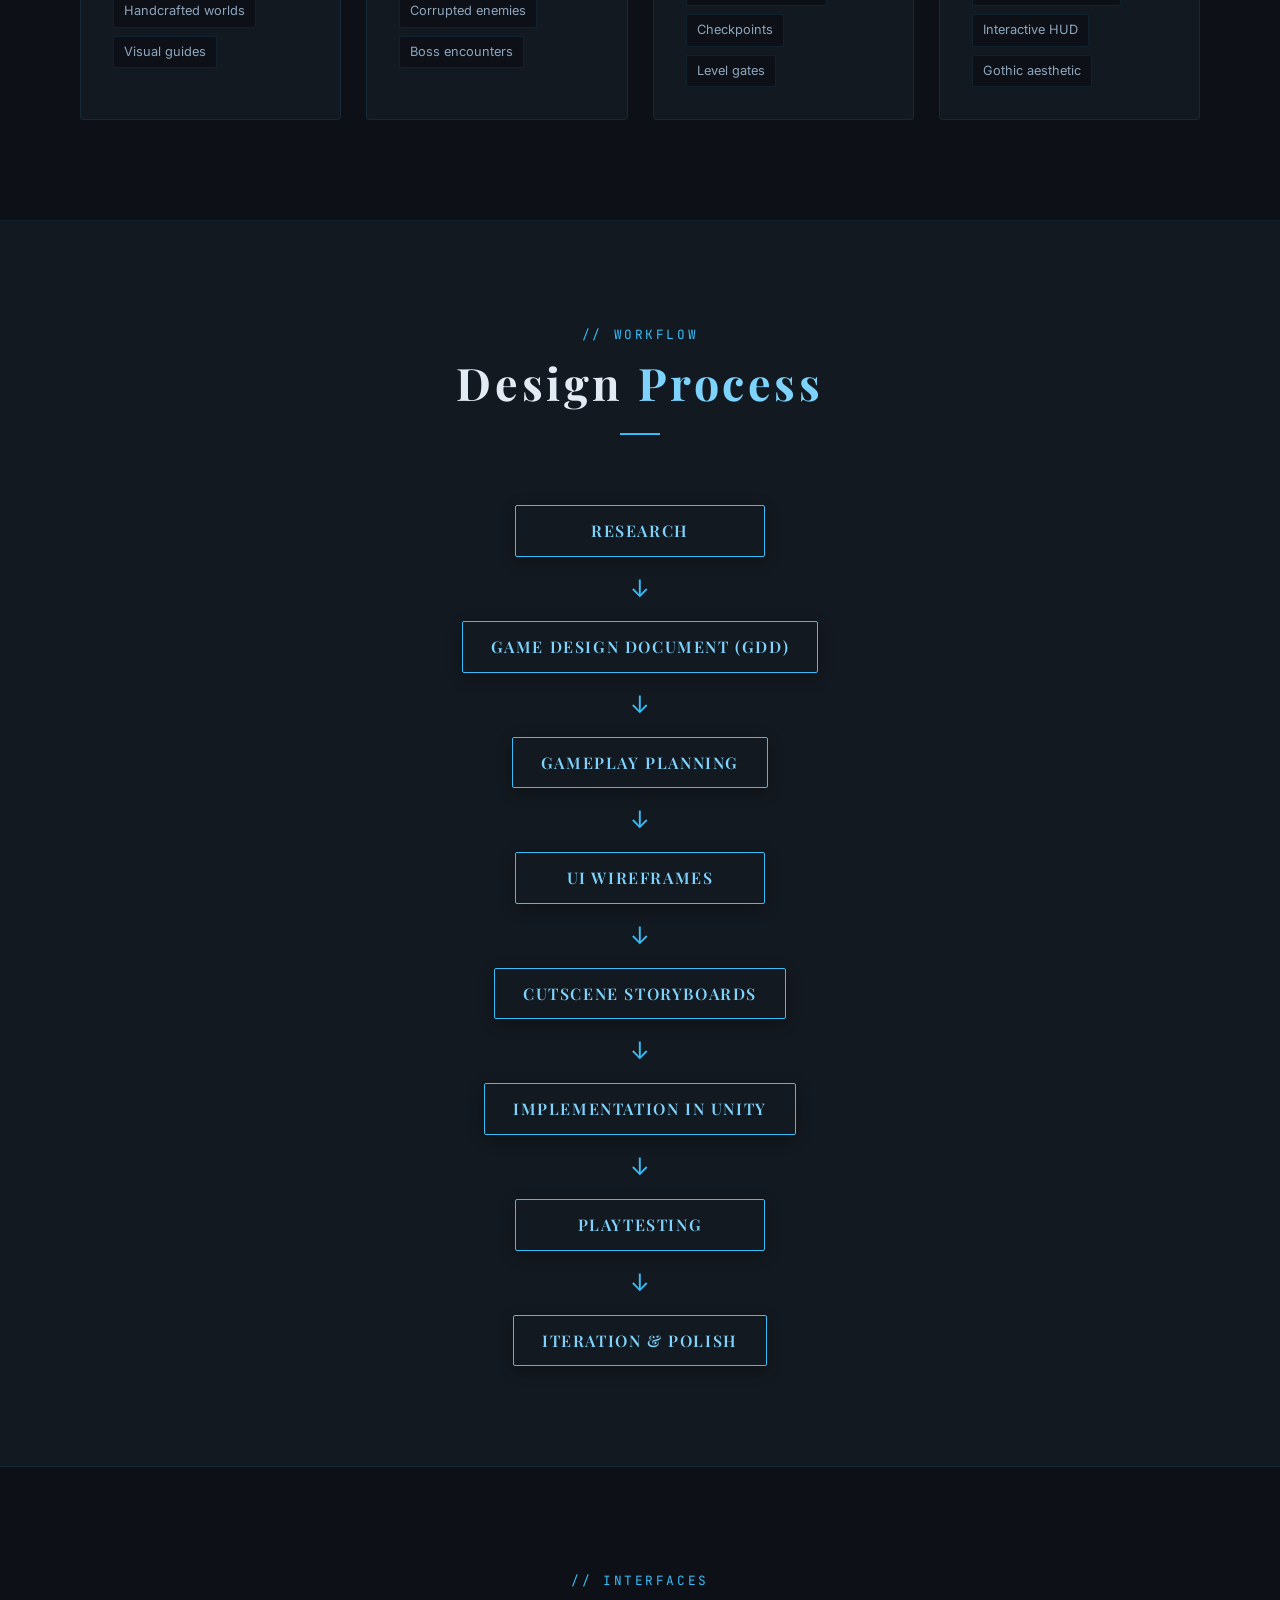
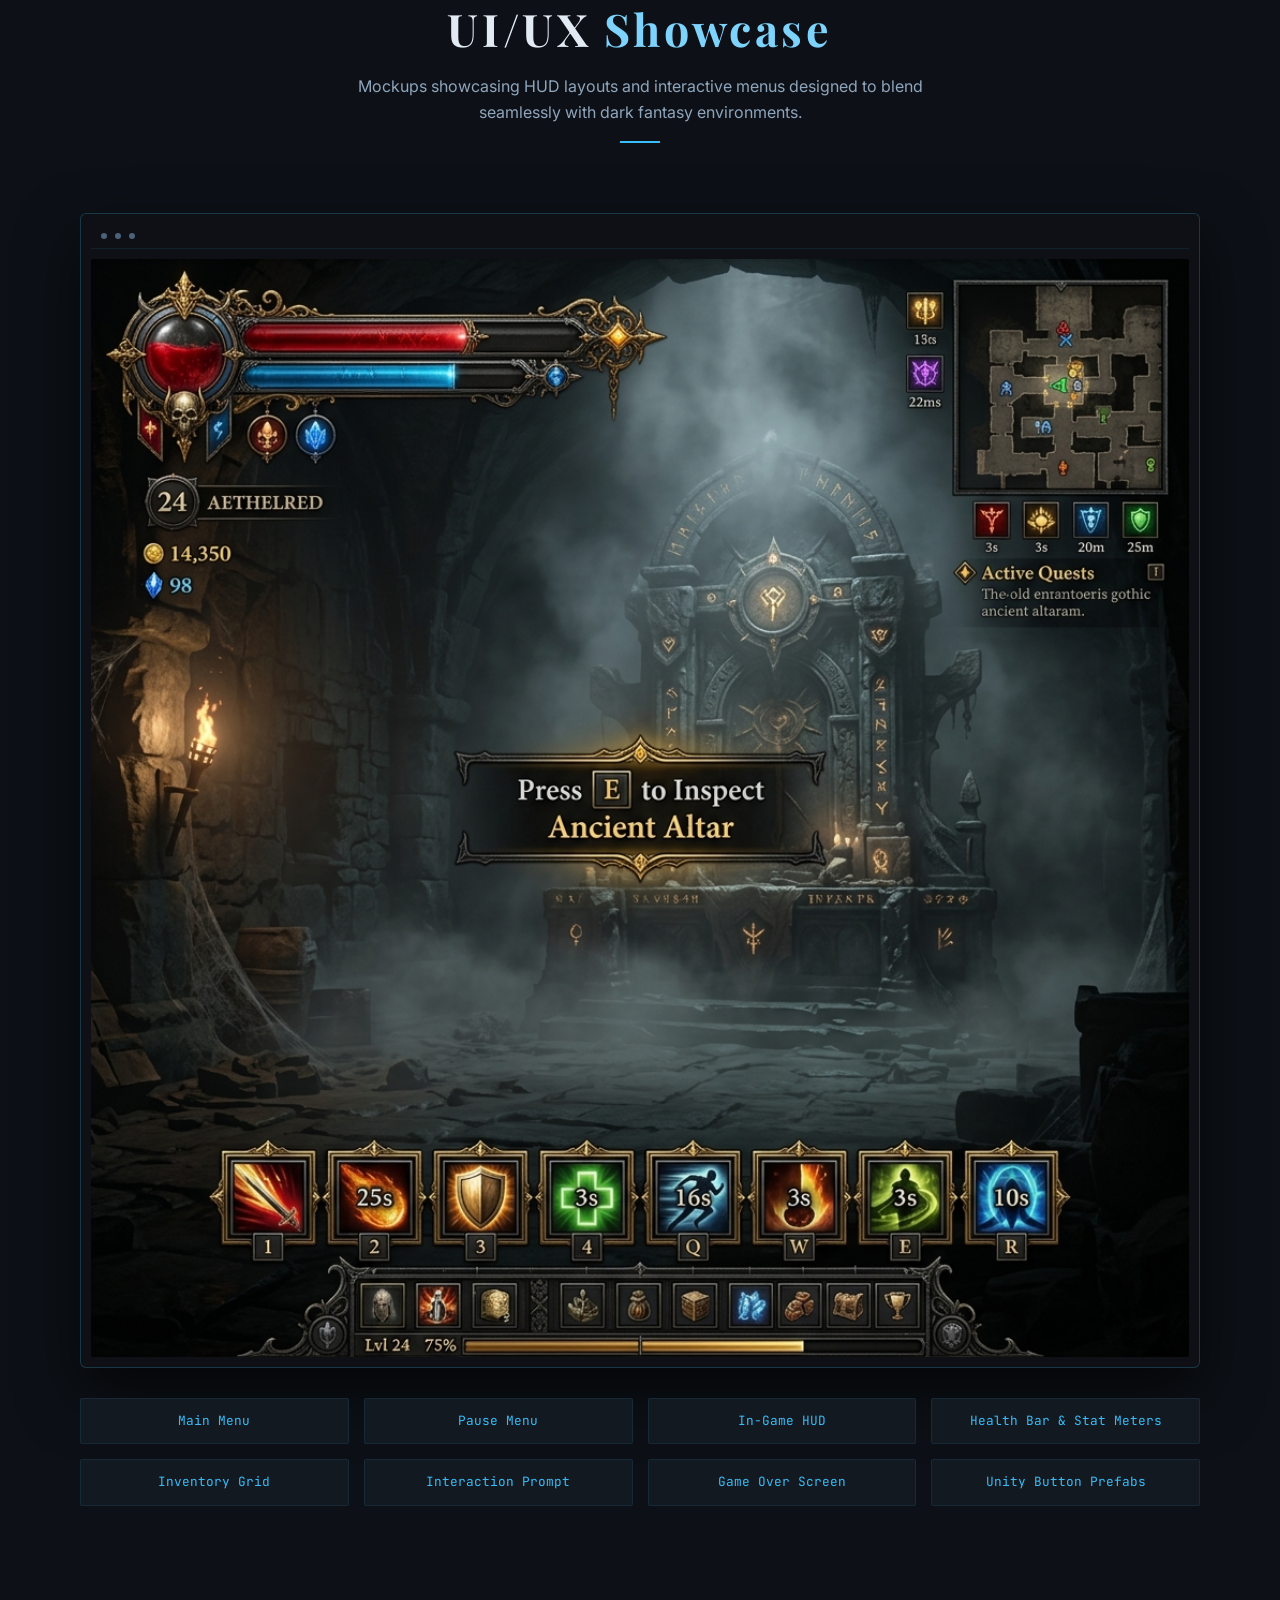
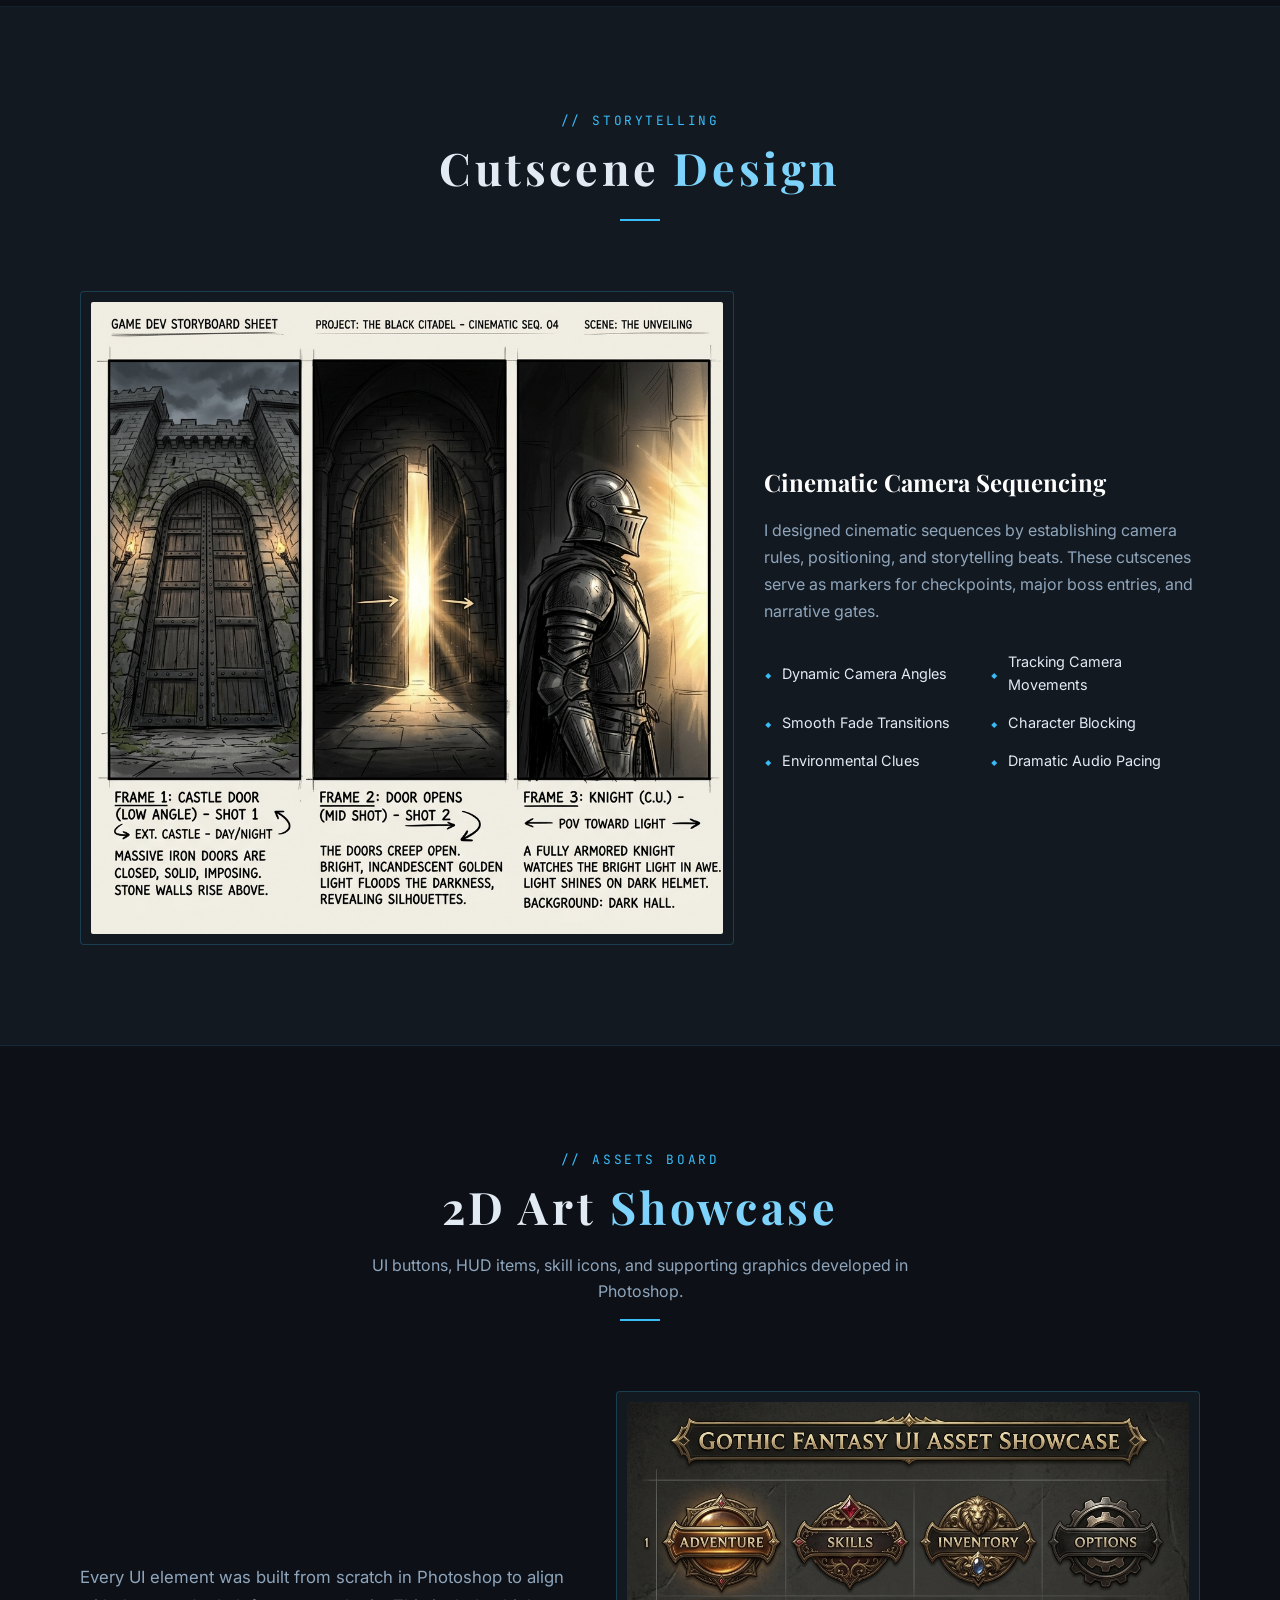
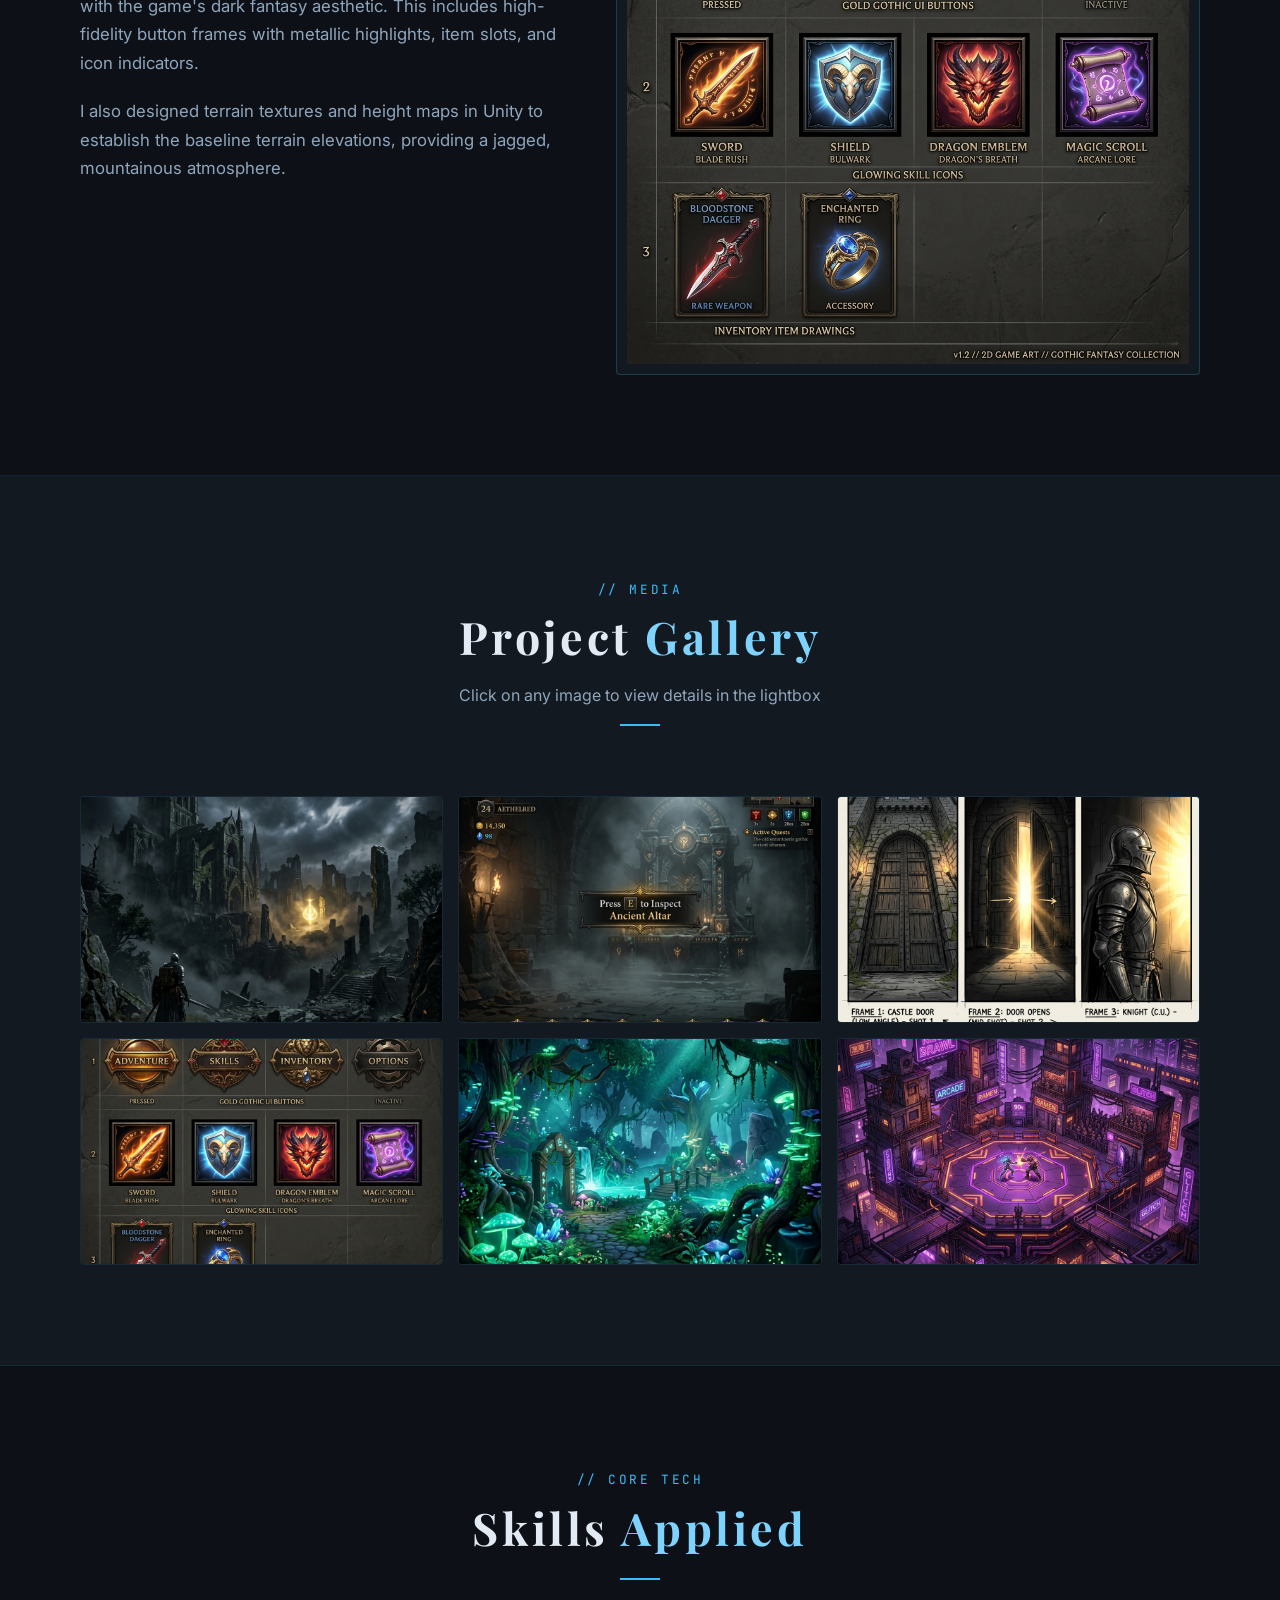
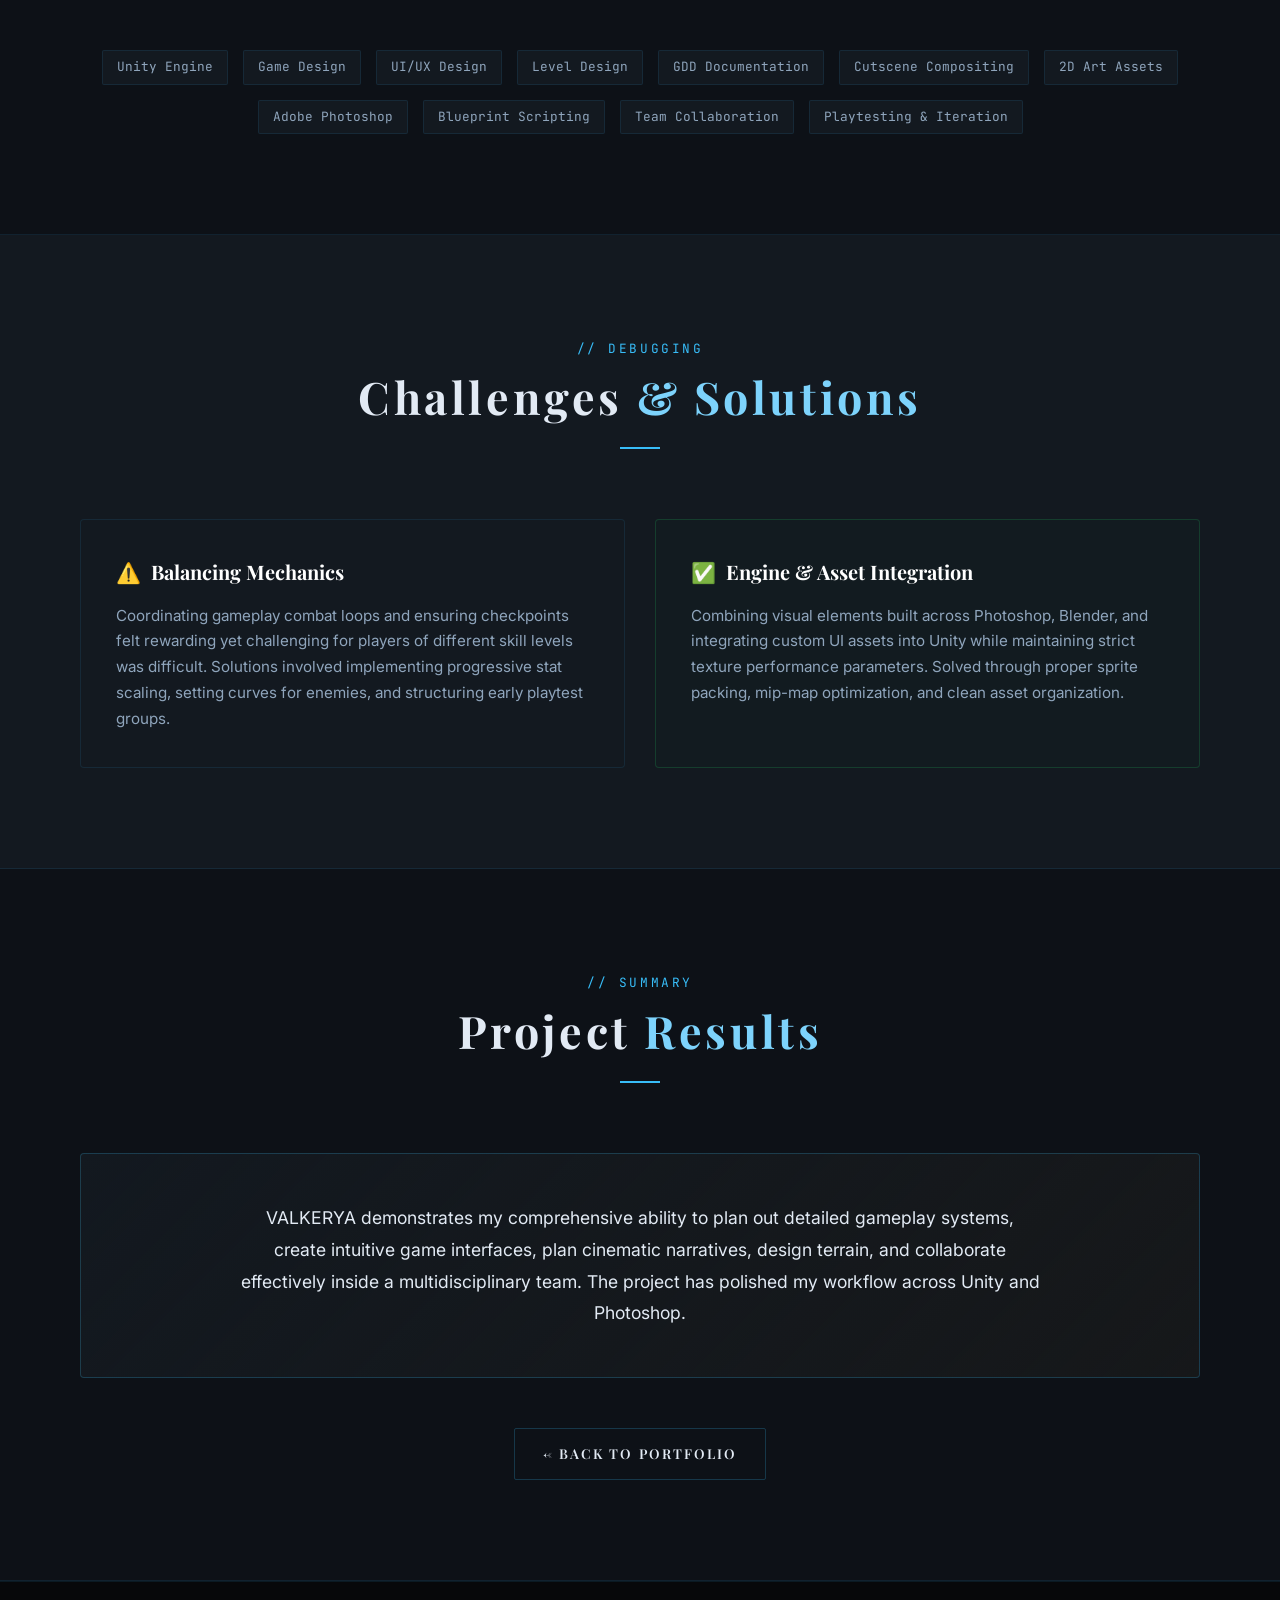
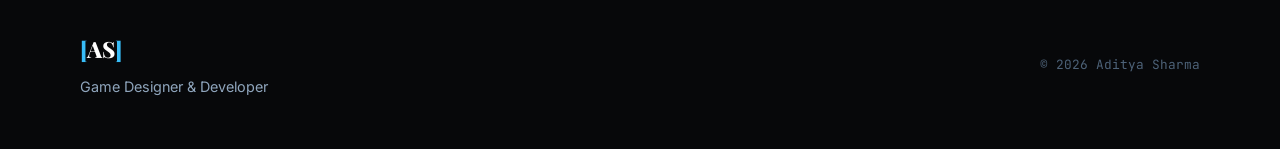
==== commit 949de3f5: "Update color theme, add real pfp, add custom cursor, adjust layouts, and add Valkerya slideshow" ====
--- a/valkerya.html
+++ b/valkerya.html
@@ -3,7 +3,7 @@
 <head>
   <meta charset="UTF-8" />
   <meta name="viewport" content="width=device-width, initial-scale=1.0" />
-  <meta name="description" content="Valkerya - Game Design Case Study by Aditya Sharma. 3D Fantasy Action-Adventure in Unreal Engine 5." />
+  <meta name="description" content="Valkerya - Game Design Case Study by Aditya Sharma. 3D Fantasy Action-Adventure in Unity." />
   <title>Valkerya | Game Design Case Study</title>
   <link rel="preconnect" href="https://fonts.googleapis.com" />
   <link rel="preconnect" href="https://fonts.gstatic.com" crossorigin />
@@ -37,13 +37,16 @@
     
     <div class="valkerya-hero-content">
       <div class="valkerya-title-wrap">
-        <span class="valkerya-subtitle">A UE5 Fantasy Action-Adventure</span>
+        <span class="valkerya-subtitle">A Unity Fantasy Action-Adventure</span>
         <h1 class="valkerya-title">VALKERYA</h1>
       </div>
       <p class="valkerya-intro">
         VALKERYA is a third-person fantasy action-adventure game set in a world consumed by darkness and ancient corruption. Players explore handcrafted environments, solve environmental puzzles, battle corrupted enemies, and uncover the forgotten history of the kingdom through cinematic storytelling and immersive gameplay.
       </p>
-      <a href="#about" class="btn btn-primary">View Project Details</a>
+      <div class="valkerya-hero-btns" style="margin-top: 20px; display: inline-flex; gap: 15px; justify-content: center; width: 100%;">
+        <a href="#about" class="btn btn-primary">View Project Details</a>
+        <a href="https://github.com/aditya-242006/valkerya" target="_blank" rel="noopener noreferrer" class="btn btn-ghost" style="border: 1px solid var(--border-medium); color: var(--text-primary);">GitHub Repository</a>
+      </div>
     </div>
   </section>
 
@@ -58,7 +61,7 @@
       <div class="about-grid reveal-up">
         <div class="about-text">
           <p class="about-para">
-            VALKERYA is a collaborative university game development project created in Unreal Engine 5. The game combines exploration, combat, environmental storytelling, and cinematic presentation to create an immersive fantasy adventure.
+            VALKERYA is a collaborative university game development project created in Unity. The game combines exploration, combat, environmental storytelling, and cinematic presentation to create an immersive fantasy adventure.
           </p>
           <p class="about-para">
             Our team's focus was on building engaging gameplay, intuitive user interfaces, memorable environments, and a polished player experience that holds up to modern AAA standards.
@@ -79,11 +82,11 @@
         </div>
         <div class="meta-item">
           <span class="meta-title">Team Structure</span>
-          <span class="meta-val">5 Developers</span>
+          <span class="meta-val">4 Members</span>
         </div>
         <div class="meta-item">
           <span class="meta-title">Engine</span>
-          <span class="meta-val">Unreal Engine 5</span>
+          <span class="meta-val">Unity</span>
         </div>
         <div class="meta-item">
           <span class="meta-title">Genre</span>
@@ -91,7 +94,7 @@
         </div>
         <div class="meta-item">
           <span class="meta-title">Duration</span>
-          <span class="meta-val">4 Months</span>
+          <span class="meta-val">1 Week</span>
         </div>
         <div class="meta-item">
           <span class="meta-title">Platform</span>
@@ -245,7 +248,7 @@
         <div class="timeline-arrow">↓</div>
         <div class="timeline-node">Cutscene Storyboards</div>
         <div class="timeline-arrow">↓</div>
-        <div class="timeline-node">Implementation in UE5</div>
+        <div class="timeline-node">Implementation in Unity</div>
         <div class="timeline-arrow">↓</div>
         <div class="timeline-node">Playtesting</div>
         <div class="timeline-arrow">↓</div>
@@ -355,11 +358,11 @@
 
       <div class="gallery-grid reveal-up">
         
-        <div class="gallery-item" onclick="openLightbox('assets/valkerya_hero.png', 'Cinematic Environment Render (UE5)')">
+        <div class="gallery-item" onclick="openLightbox('assets/valkerya_hero.png', 'Cinematic Environment Render (Unity)')">
           <img src="assets/valkerya_hero.png" alt="Cinematic Environment" />
           <div class="gallery-overlay">
             <h4>Cinematic Environment</h4>
-            <span>Unreal Engine 5</span>
+            <span>Unity</span>
           </div>
         </div>
 
@@ -416,7 +419,6 @@
       </div>
 
       <div class="about-tools reveal-up" style="justify-content: center; gap: 15px;">
-        <div class="tool-chip">Unreal Engine 5</div>
         <div class="tool-chip">Unity Engine</div>
         <div class="tool-chip">Game Design</div>
         <div class="tool-chip">UI/UX Design</div>
@@ -452,7 +454,7 @@
         <div class="challenge-panel-card solution-card">
           <h3><span>✅</span> Engine &amp; Asset Integration</h3>
           <p>
-            Combining visual elements built across Photoshop, Blender, and integrating custom UI assets into Unreal Engine and Unity while maintaining strict texture performance parameters. Solved through proper sprite packing, mip-map optimization, and clean asset organization.
+            Combining visual elements built across Photoshop, Blender, and integrating custom UI assets into Unity while maintaining strict texture performance parameters. Solved through proper sprite packing, mip-map optimization, and clean asset organization.
           </p>
         </div>
 
@@ -470,7 +472,7 @@
 
       <div class="results-block reveal-up">
         <p>
-          VALKERYA demonstrates my comprehensive ability to plan out detailed gameplay systems, create intuitive game interfaces, plan cinematic narratives, design terrain, and collaborate effectively inside a multidisciplinary team. The project has polished my workflow across Unreal Engine 5, Unity, and Photoshop.
+          VALKERYA demonstrates my comprehensive ability to plan out detailed gameplay systems, create intuitive game interfaces, plan cinematic narratives, design terrain, and collaborate effectively inside a multidisciplinary team. The project has polished my workflow across Unity and Photoshop.
         </p>
       </div>
 
--- a/style.css
+++ b/style.css
@@ -4,34 +4,39 @@
    Inspired by Santa Monica Studio, Riot Games, and Naughty Dog
    ======================================================== */
 
-@import url('https://fonts.googleapis.com/css2?family=Cinzel:wght@400;500;600;700;800;900&family=Outfit:wght@300;400;500;600;700;800&family=Space+Mono:wght@400;700&display=swap');
+@import url('https://fonts.googleapis.com/css2?family=Playfair+Display:wght@400;600;700;800;900&family=Inter:wght@300;400;500;600;700;800&family=JetBrains+Mono:wght@400;500;700&display=swap');
 
 /* ===== CSS DESIGN SYSTEM VARIABLES ===== */
 :root {
-  --bg-primary: #0a0b0e;
-  --bg-secondary: #111216;
-  --bg-card: #16181e;
-  --bg-card-hover: #1c202a;
-  --bg-overlay: rgba(10, 11, 14, 0.92);
-  --bg-glass: rgba(17, 18, 22, 0.85);
-
-  --accent-gold: #c5a059;
-  --accent-gold-bright: #e5be75;
-  --accent-gold-dim: rgba(197, 160, 89, 0.15);
-  --accent-bronze: #8c7853;
-  
-  --border-subtle: rgba(197, 160, 89, 0.12);
-  --border-medium: rgba(197, 160, 89, 0.25);
-  --border-strong: rgba(197, 160, 89, 0.5);
-
-  --text-primary: #eae7e0;
-  --text-secondary: #a3a19b;
-  --text-muted: #62605b;
+  --bg-primary: #0d1117;
+  --bg-secondary: #131920;
+  --bg-card: #161e27;
+  --bg-card-hover: #1c2736;
+  --bg-overlay: rgba(13, 17, 23, 0.93);
+  --bg-glass: rgba(19, 25, 32, 0.88);
+
+  /* Calm teal / soft cyan accent */
+  --accent-gold: #38bdf8;
+  --accent-gold-bright: #7dd3fc;
+  --accent-gold-dim: rgba(56, 189, 248, 0.12);
+  --accent-bronze: #0e7490;
+
+  --border-subtle: rgba(56, 189, 248, 0.1);
+  --border-medium: rgba(56, 189, 248, 0.22);
+  --border-strong: rgba(56, 189, 248, 0.45);
+
+  --text-primary: #e2eaf4;
+  --text-secondary: #8fa5bc;
+  --text-muted: #4d6278;
   --text-white: #ffffff;
 
-  --font-display: 'Cinzel', serif;
-  --font-body: 'Outfit', sans-serif;
-  --font-mono: 'Space Mono', monospace;
+  /* Teal glow */
+  --glow-color: rgba(56, 189, 248, 0.35);
+  --glow-strong: rgba(56, 189, 248, 0.6);
+
+  --font-display: 'Playfair Display', serif;
+  --font-body: 'Inter', sans-serif;
+  --font-mono: 'JetBrains Mono', monospace;
 
   --transition-smooth: 0.35s cubic-bezier(0.25, 0.8, 0.25, 1);
   --transition-slow: 0.6s cubic-bezier(0.25, 0.8, 0.25, 1);
@@ -372,6 +377,7 @@
   position: relative;
   display: flex;
   align-items: center;
+  justify-content: center;
   padding-top: 100px;
   overflow: hidden;
   border-bottom: 1px solid var(--border-subtle);
@@ -411,8 +417,16 @@
 .hero-content {
   position: relative;
   z-index: 10;
-  max-width: 600px;
-  margin-right: auto;
+  max-width: 700px;
+  margin: 0 auto;
+}
+
+/* Centered variant for the new hero layout */
+.hero-content--centered {
+  text-align: center;
+  display: flex;
+  flex-direction: column;
+  align-items: center;
 }
 
 .hero-tag {
@@ -440,10 +454,10 @@
 
 .hero-name {
   font-family: var(--font-display);
-  font-size: clamp(3rem, 6vw, 4.8rem);
+  font-size: clamp(3rem, 6vw, 5.5rem);
   line-height: 1.05;
   font-weight: 900;
-  letter-spacing: -0.01em;
+  letter-spacing: -0.02em;
   color: var(--text-white);
   margin-bottom: 12px;
 }
@@ -455,21 +469,26 @@
 
 .hero-role {
   font-family: var(--font-mono);
-  font-size: 1.1rem;
+  font-size: 0.95rem;
   color: var(--accent-gold-bright);
   margin-bottom: 24px;
+  display: flex;
+  align-items: center;
+  gap: 14px;
 }
 
 .hero-tagline {
-  font-size: 1.1rem;
+  font-size: 1rem;
   color: var(--text-secondary);
   margin-bottom: 40px;
-  line-height: 1.7;
+  line-height: 1.75;
+  max-width: 580px;
 }
 
 .hero-btns {
   display: flex;
   flex-wrap: wrap;
+  justify-content: center;
   gap: 1.2rem;
   margin-bottom: 50px;
 }
@@ -479,6 +498,7 @@
   gap: 2.5rem;
   border-top: 1px solid var(--border-subtle);
   padding-top: 30px;
+  justify-content: center;
 }
 
 .stat-item {
@@ -506,23 +526,34 @@
 }
 
 .hero-visual {
+  display: none;
+}
+
+/* ===== HERO PROFILE PHOTO ===== */
+.hero-pfp {
+  margin-bottom: 28px;
+}
+
+.hero-pfp-ring {
+  width: 150px;
+  height: 150px;
+  border-radius: 50%;
+  padding: 3px;
+  background: linear-gradient(135deg, var(--accent-gold) 0%, var(--accent-gold-bright) 50%, var(--accent-bronze) 100%);
+  box-shadow: 0 0 0 4px rgba(56,189,248,0.1), 0 0 28px var(--glow-color), 0 8px 32px rgba(0,0,0,0.5);
   position: relative;
-  z-index: 10;
-  margin-left: auto;
-  max-width: 480px;
-  display: none; /* Layout simplification */
-}
-
-@media (min-width: 1024px) {
-  .hero-visual {
-    display: block;
-  }
-  .hero-section {
-    display: grid;
-    grid-template-columns: 1fr 1fr;
-    gap: 40px;
-    align-items: center;
-  }
+}
+
+.hero-pfp-img {
+  width: 100%;
+  height: 100%;
+  border-radius: 50%;
+  object-fit: cover;
+  object-position: center top;
+  background: var(--bg-primary);
+  padding: 3px;
+  border-radius: 50%;
+  display: block;
 }
 
 .hero-img-wrapper {
@@ -1002,39 +1033,82 @@
   font-weight: bold;
 }
 
-.engine-bars {
+/* Engine Ring Meters */
+.engine-rings {
   margin-top: 20px;
   display: flex;
+  justify-content: space-around;
+  gap: 16px;
+}
+
+.engine-ring-item {
+  display: flex;
   flex-direction: column;
-  gap: 12px;
-}
-
-.engine-bar-item {
+  align-items: center;
+  gap: 6px;
+}
+
+.ring-wrap {
+  position: relative;
+  width: 80px;
+  height: 80px;
+}
+
+.ring-svg {
+  width: 100%;
+  height: 100%;
+  transform: rotate(-90deg);
+}
+
+.ring-bg {
+  fill: none;
+  stroke: rgba(255,255,255,0.07);
+  stroke-width: 6;
+}
+
+.ring-fill {
+  fill: none;
+  stroke: var(--accent-gold);
+  stroke-width: 6;
+  stroke-linecap: round;
+  stroke-dashoffset: 0;
+  filter: drop-shadow(0 0 5px rgba(212,168,84,0.7));
+  animation: ringDraw 1.4s cubic-bezier(0.4,0,0.2,1) both;
+  animation-delay: 0.3s;
+}
+
+@keyframes ringDraw {
+  from { stroke-dasharray: 0 201.1; }
+}
+
+.ring-label {
+  position: absolute;
+  inset: 0;
   display: flex;
   flex-direction: column;
-  gap: 5px;
-}
-
-.eb-label {
-  display: flex;
-  justify-content: space-between;
-  font-size: 0.75rem;
+  align-items: center;
+  justify-content: center;
+}
+
+.ring-pct {
+  font-size: 0.85rem;
+  font-weight: 700;
+  color: var(--accent-gold);
+  line-height: 1;
+}
+
+.ring-name {
+  font-size: 0.72rem;
+  font-weight: 600;
+  color: var(--text-primary);
+  text-align: center;
+}
+
+.ring-level {
+  font-size: 0.63rem;
   color: var(--text-secondary);
-}
-
-.eb-track {
-  width: 100%;
-  height: 4px;
-  background: var(--bg-primary);
-  border-radius: 2px;
-  overflow: hidden;
-}
-
-.eb-fill {
-  height: 100%;
-  background: var(--accent-gold);
-  border-radius: 2px;
-  transition: width 1.2s ease-out;
+  letter-spacing: 0.04em;
+  text-transform: uppercase;
 }
 
 /* ===== RESUME SECTION ===== */
@@ -1673,6 +1747,7 @@
   background-position: center;
   border: 1px solid var(--border-subtle);
   position: relative;
+  overflow: hidden;
 }
 
 .shadowwalker-bg { background-image: url('assets/shadowwalker_hero.png'); }
@@ -2293,6 +2368,80 @@
 
 /* ===== CARD SLIDESHOW ANIMATIONS ===== */
 
+/* Valkerya Card Slideshow (3 Slides - 9s) */
+.vk-slideshow {
+  position: absolute;
+  inset: 0;
+  width: 100%;
+  height: 100%;
+  background-image: url('assets/valk_slide1.png');
+  background-size: cover;
+  background-position: center;
+}
+
+.vk-slide {
+  position: absolute;
+  inset: 0;
+  background-size: cover;
+  background-position: center;
+  opacity: 0;
+  animation: vkCardFade 9s infinite;
+  transition: transform 0.6s ease;
+}
+
+/* Each slide is offset by 3s (9s / 3 slides) */
+.vk-slide-0 { background-image: url('assets/valk_slide1.png'); animation-delay: 0s; }
+.vk-slide-1 { background-image: url('assets/valk_slide2.png'); animation-delay: 3s; }
+.vk-slide-2 { background-image: url('assets/valk_slide3.png'); animation-delay: 6s; }
+
+@keyframes vkCardFade {
+  0%   { opacity: 0; transform: scale(1); }
+  5%   { opacity: 1; }
+  28%  { opacity: 1; transform: scale(1.04); }
+  33%  { opacity: 0; }
+  100% { opacity: 0; transform: scale(1); }
+}
+
+.vk-card-dots {
+  position: absolute;
+  bottom: 14px;
+  left: 50%;
+  transform: translateX(-50%);
+  display: flex;
+  gap: 7px;
+  z-index: 3;
+}
+
+.vk-cdot {
+  width: 7px;
+  height: 7px;
+  border-radius: 50%;
+  background: rgba(255, 255, 255, 0.3);
+  border: 1px solid rgba(255, 255, 255, 0.15);
+  transition: background 0.3s ease, transform 0.3s ease;
+  display: inline-block;
+}
+
+.vk-cdot:nth-child(1) { animation: vkDot 9s infinite 0s; }
+.vk-cdot:nth-child(2) { animation: vkDot 9s infinite 3s; }
+.vk-cdot:nth-child(3) { animation: vkDot 9s infinite 6s; }
+
+@keyframes vkDot {
+  0%   { background: var(--accent-gold); transform: scale(1.35); }
+  32%  { background: var(--accent-gold); transform: scale(1.35); }
+  33%  { background: rgba(255, 255, 255, 0.3); transform: scale(1); }
+  100% { background: rgba(255, 255, 255, 0.3); transform: scale(1); }
+}
+
+/* Pause on card hover */
+.project-card:hover .vk-slide {
+  animation-play-state: paused;
+  transform: scale(1.04);
+}
+.project-card:hover .vk-cdot {
+  animation-play-state: paused;
+}
+
 /* ShadowWalker Card Slideshow (5 Slides - 15s) */
 .sw-slideshow {
   position: absolute;
@@ -2537,4 +2686,152 @@
   color: var(--accent-gold-bright) !important;
   text-transform: uppercase;
   white-space: nowrap;
+}
+
+/* ===== PROFILE PHOTO — ABOUT SECTION ===== */
+.profile-photo-frame {
+  position: relative;
+  display: flex;
+  justify-content: center;
+  align-items: center;
+  width: 320px;
+  height: 320px;
+  margin: 0 auto;
+}
+
+.profile-ring-outer {
+  width: 280px;
+  height: 280px;
+  border-radius: 50%;
+  padding: 4px;
+  background: linear-gradient(135deg, var(--accent-gold) 0%, var(--accent-gold-bright) 50%, var(--accent-bronze) 100%);
+  box-shadow: 0 0 32px var(--glow-color), 0 0 64px rgba(56,189,248,0.12);
+}
+
+.profile-ring-inner {
+  width: 100%;
+  height: 100%;
+  border-radius: 50%;
+  background: var(--bg-primary);
+  padding: 6px;
+  overflow: hidden;
+}
+
+.profile-photo {
+  width: 100%;
+  height: 100%;
+  border-radius: 50%;
+  object-fit: cover;
+  object-position: center top;
+  display: block;
+  filter: brightness(1.05) contrast(1.05);
+}
+
+.profile-glow {
+  position: absolute;
+  inset: 0;
+  border-radius: 50%;
+  background: radial-gradient(circle at 50% 30%, var(--glow-color) 0%, transparent 65%);
+  pointer-events: none;
+  animation: glowPulse 3s ease-in-out infinite alternate;
+}
+
+@keyframes glowPulse {
+  from { opacity: 0.5; }
+  to   { opacity: 1; }
+}
+
+.profile-badge {
+  position: absolute;
+  bottom: 10px;
+  right: 10px;
+  background: var(--bg-card);
+  border: 1px solid var(--border-medium);
+  border-radius: 30px;
+  padding: 6px 14px;
+  display: flex;
+  align-items: center;
+  gap: 6px;
+  font-size: 0.75rem;
+  font-weight: 600;
+  color: var(--accent-gold-bright);
+  backdrop-filter: blur(10px);
+  box-shadow: 0 4px 20px rgba(0,0,0,0.4);
+}
+
+/* Floating orbit dots */
+.profile-dot {
+  position: absolute;
+  border-radius: 50%;
+  background: var(--accent-gold);
+  box-shadow: 0 0 8px var(--glow-color);
+}
+.dot-1 { width: 10px; height: 10px; top: 16px; left: 50%; animation: orbitDot1 5s linear infinite; }
+.dot-2 { width: 7px;  height: 7px;  top: 50%; right: 8px; animation: orbitDot2 7s linear infinite; }
+.dot-3 { width: 6px;  height: 6px;  bottom: 30px; left: 14px; animation: orbitDot3 6s linear infinite; }
+
+@keyframes orbitDot1 {
+  0%,100% { transform: translateY(0); opacity: 1; }
+  50% { transform: translateY(-12px); opacity: 0.6; }
+}
+@keyframes orbitDot2 {
+  0%,100% { transform: translateX(0); opacity: 1; }
+  50% { transform: translateX(10px); opacity: 0.5; }
+}
+@keyframes orbitDot3 {
+  0%,100% { transform: translate(0,0); opacity: 0.8; }
+  50% { transform: translate(8px,-8px); opacity: 0.4; }
+}
+
+/* Remove old engine ring styles (already replaced) */
+.engine-rings, .engine-ring-item, .ring-wrap, .ring-svg,
+.ring-bg, .ring-fill, .ring-label, .ring-pct, .ring-name, .ring-level {
+  display: none;
+}
+
+/* ===== CUSTOM CURSOR ===== */
+*, *::before, *::after {
+  cursor: none !important;
+}
+
+#cursorDot {
+  position: fixed;
+  top: 0; left: 0;
+  width: 8px;
+  height: 8px;
+  background: var(--accent-gold-bright);
+  border-radius: 50%;
+  pointer-events: none;
+  z-index: 99999;
+  transform: translate(-50%, -50%);
+  transition: background 0.2s ease, transform 0.1s ease;
+  box-shadow: 0 0 8px var(--glow-strong), 0 0 16px var(--glow-color);
+}
+
+#cursorRing {
+  position: fixed;
+  top: 0; left: 0;
+  width: 36px;
+  height: 36px;
+  border: 2px solid var(--accent-gold);
+  border-radius: 50%;
+  pointer-events: none;
+  z-index: 99998;
+  transform: translate(-50%, -50%);
+  transition: width 0.3s ease, height 0.3s ease, border-color 0.3s ease,
+              opacity 0.3s ease, background 0.3s ease;
+  opacity: 0.7;
+}
+
+/* Hover state — cursor grows on links/buttons */
+body.cursor-hover #cursorRing {
+  width: 54px;
+  height: 54px;
+  border-color: var(--accent-gold-bright);
+  background: rgba(56, 189, 248, 0.08);
+  opacity: 1;
+}
+
+body.cursor-hover #cursorDot {
+  transform: translate(-50%, -50%) scale(1.6);
 }
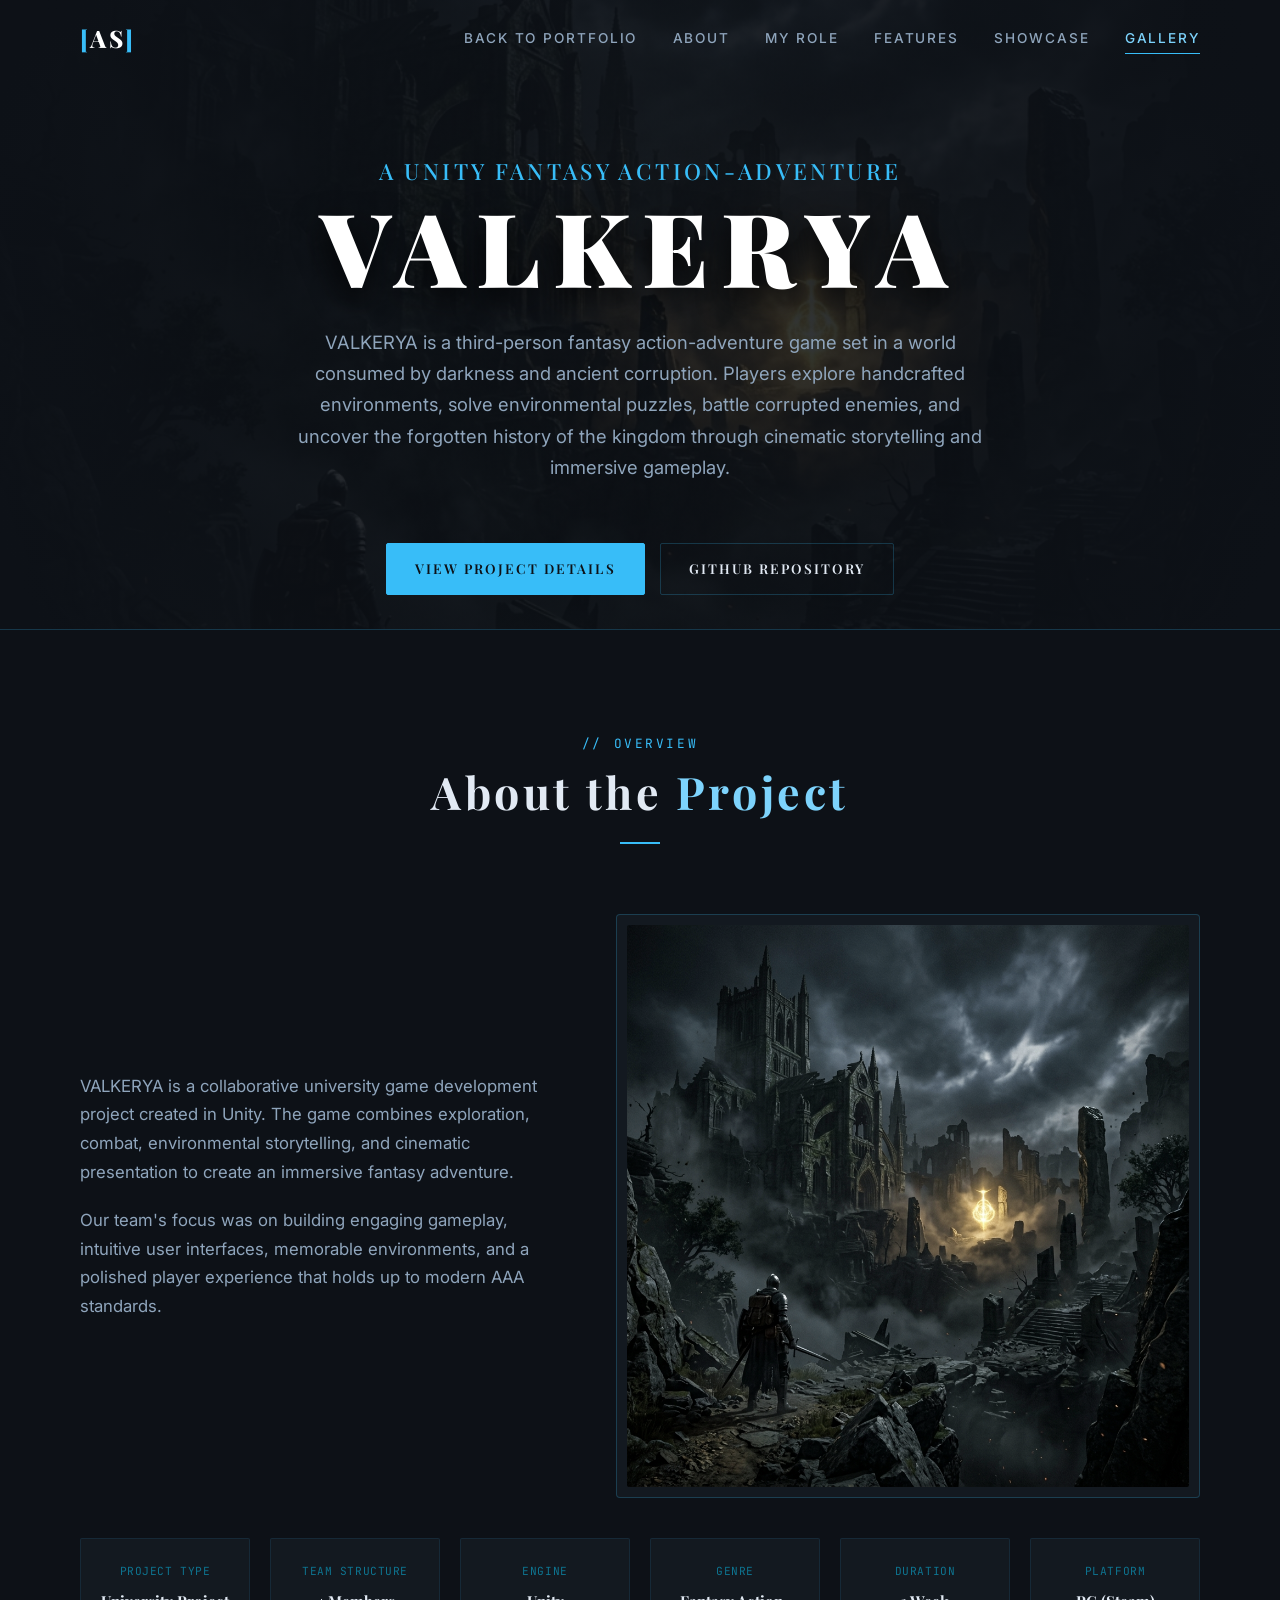
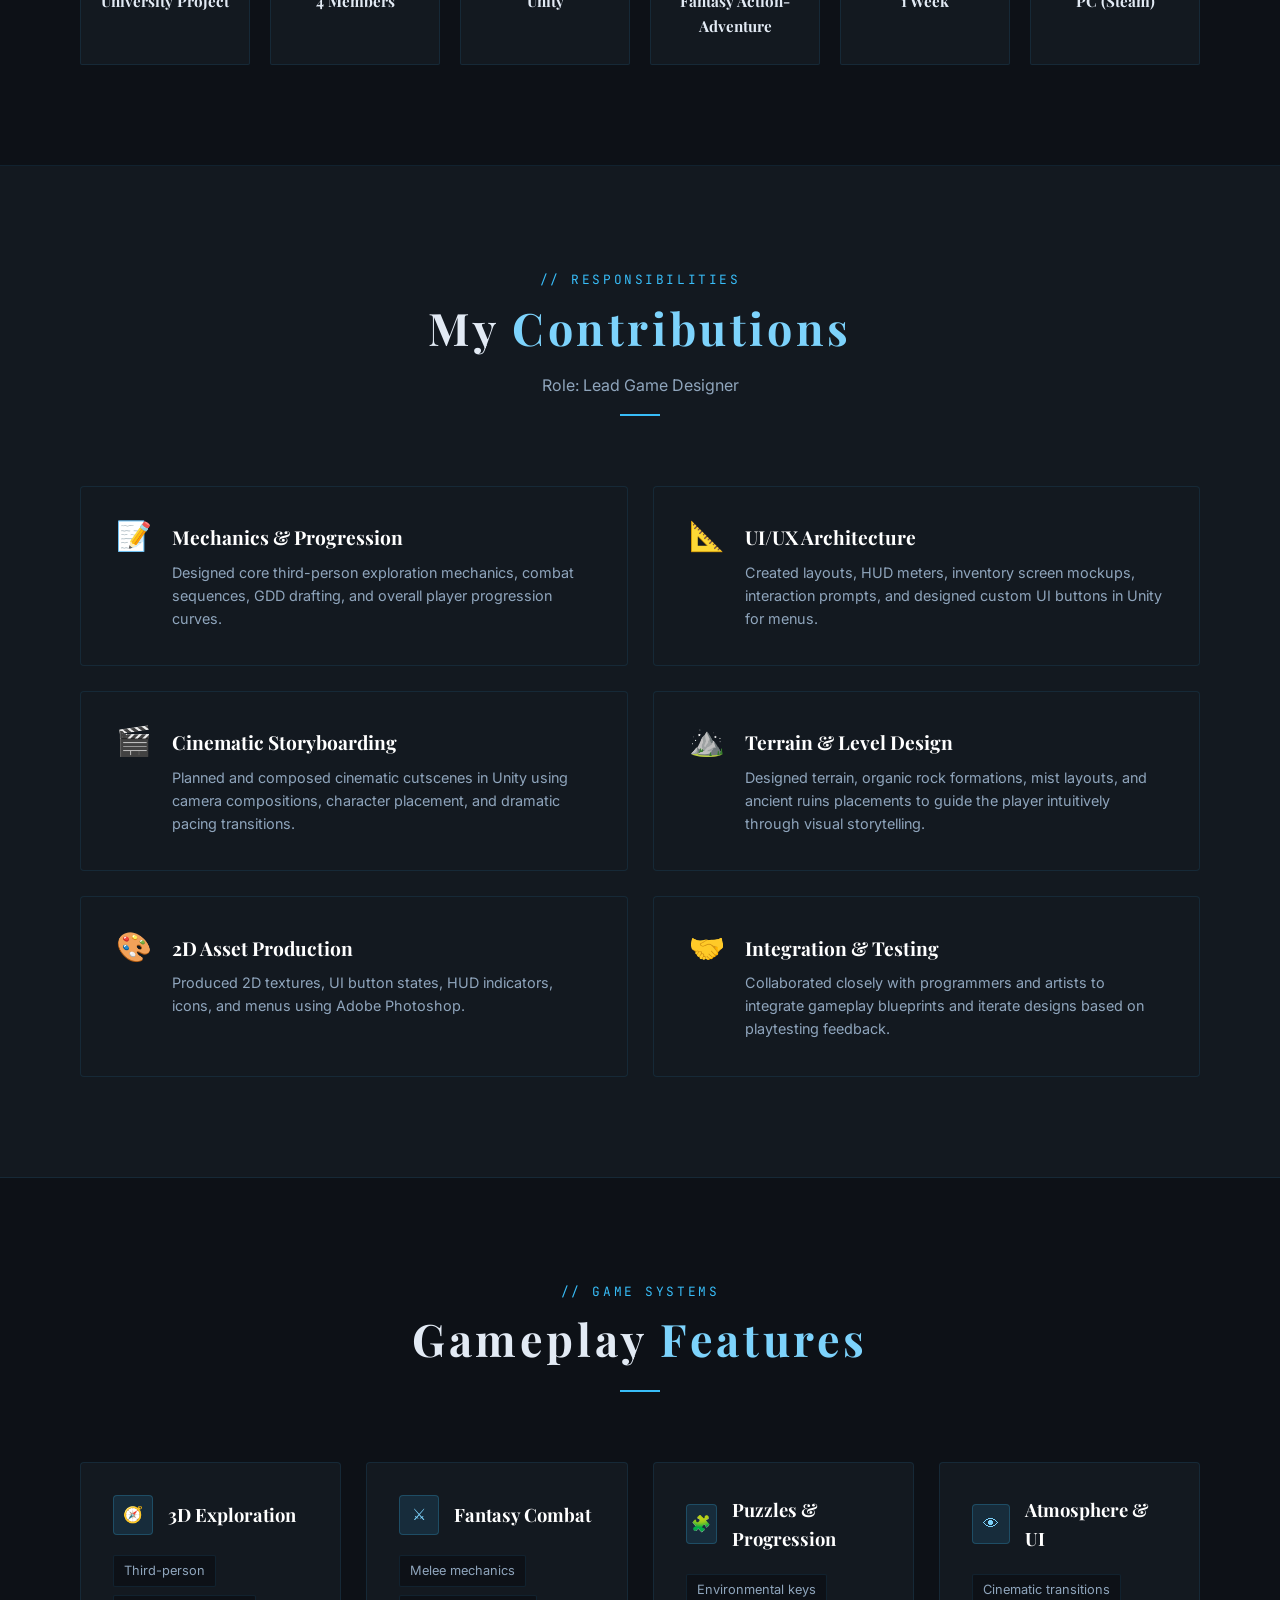
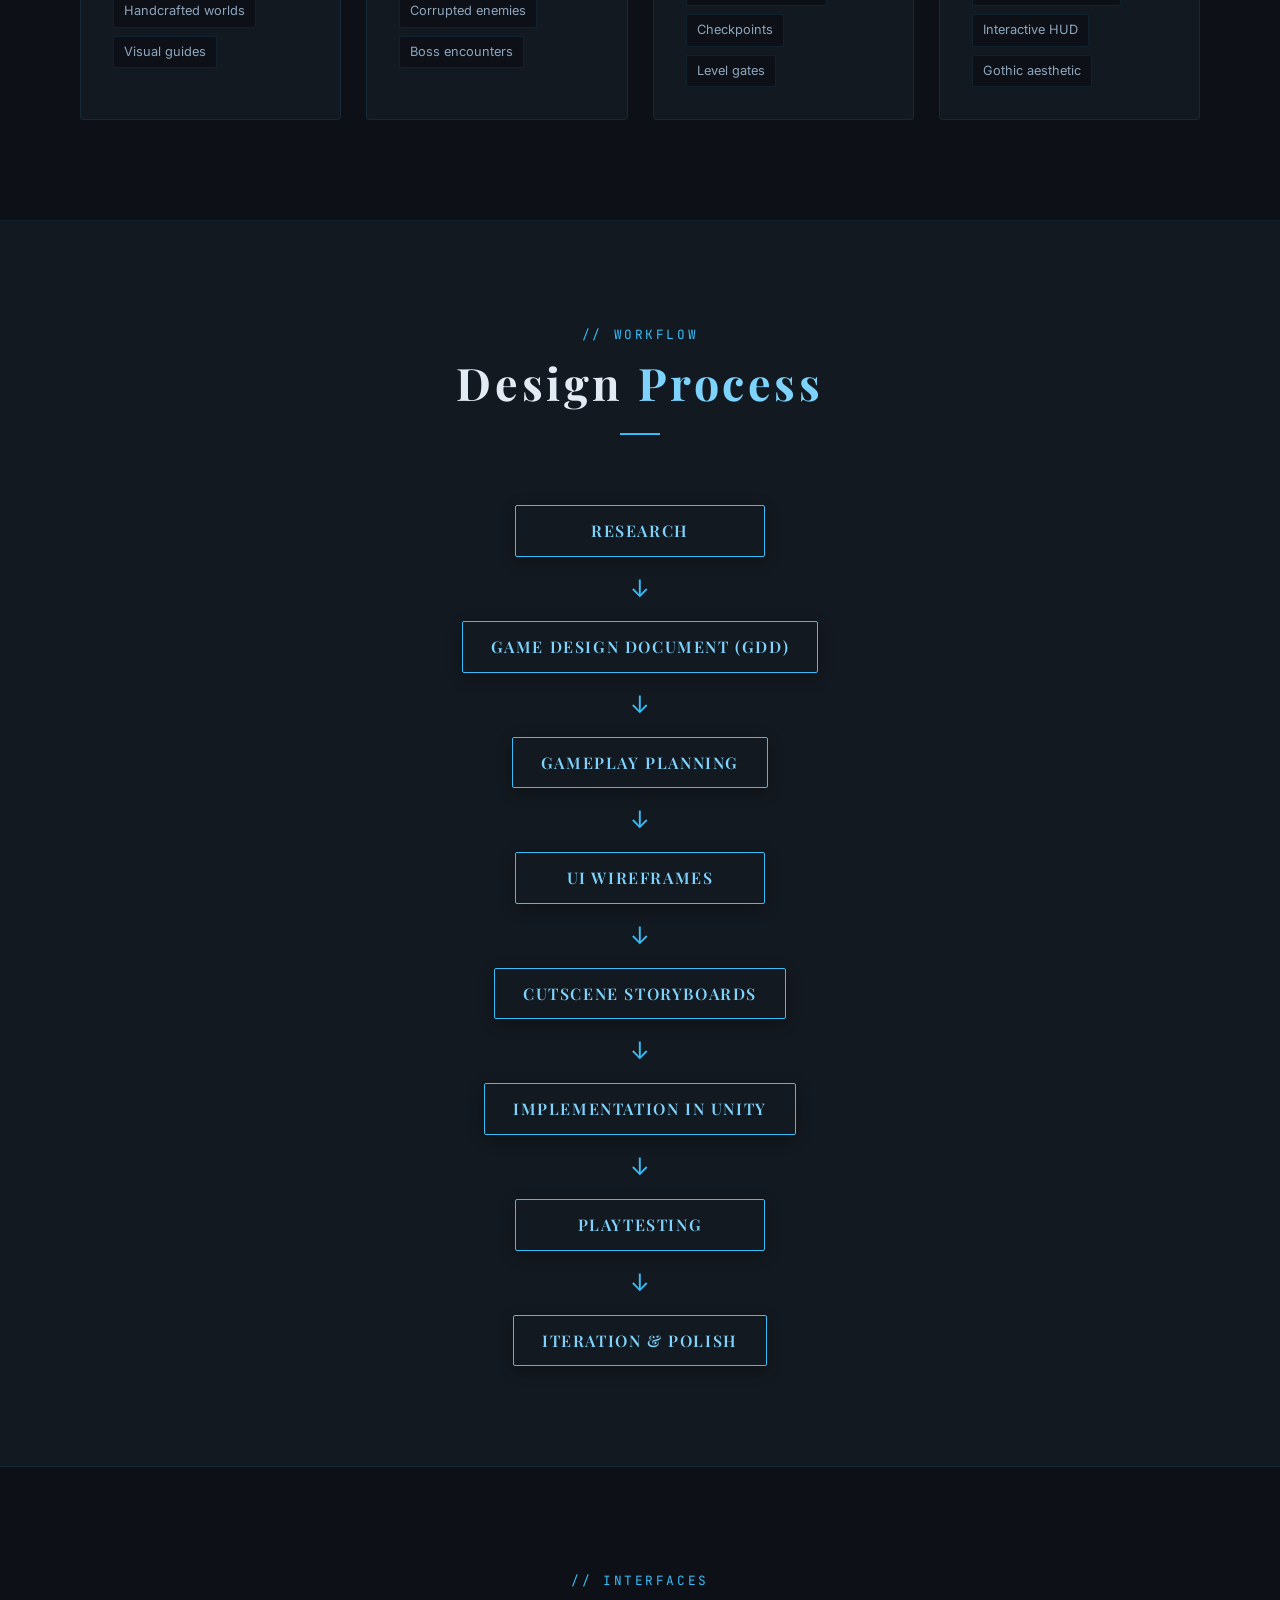
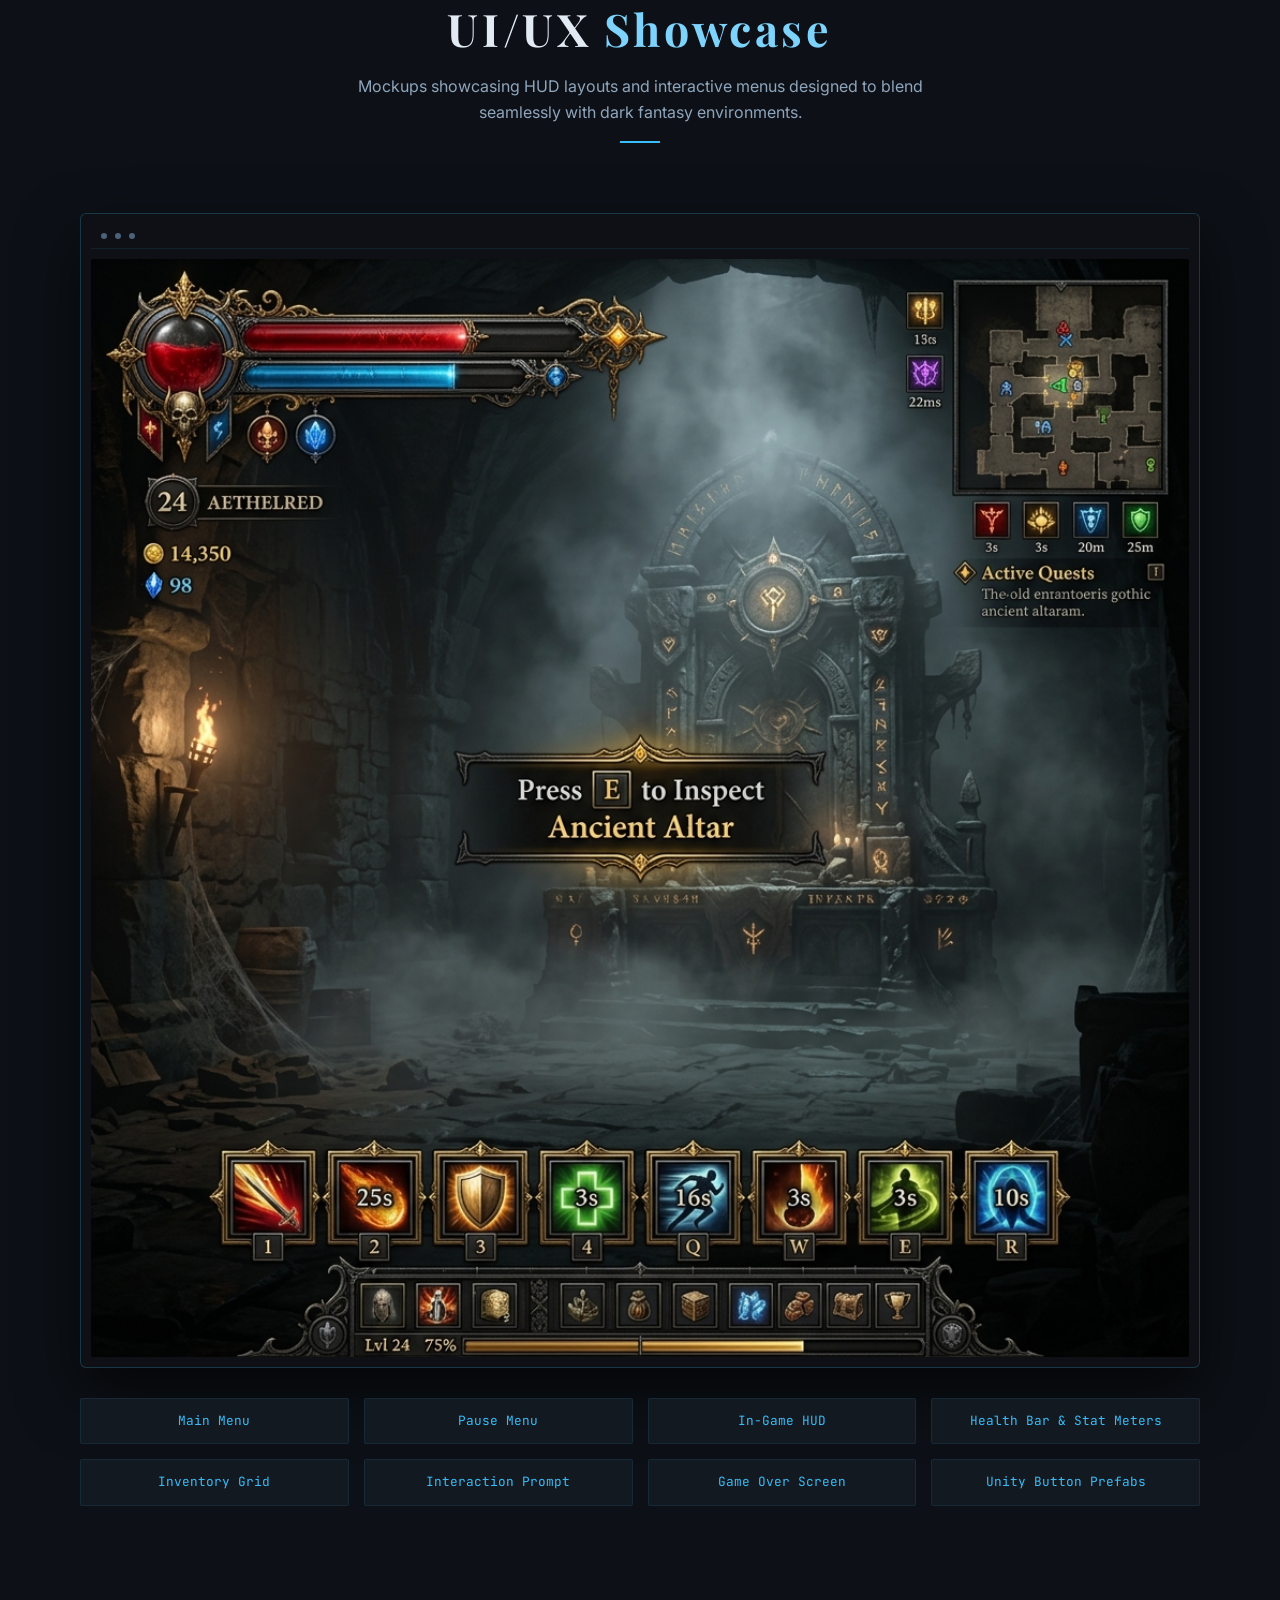
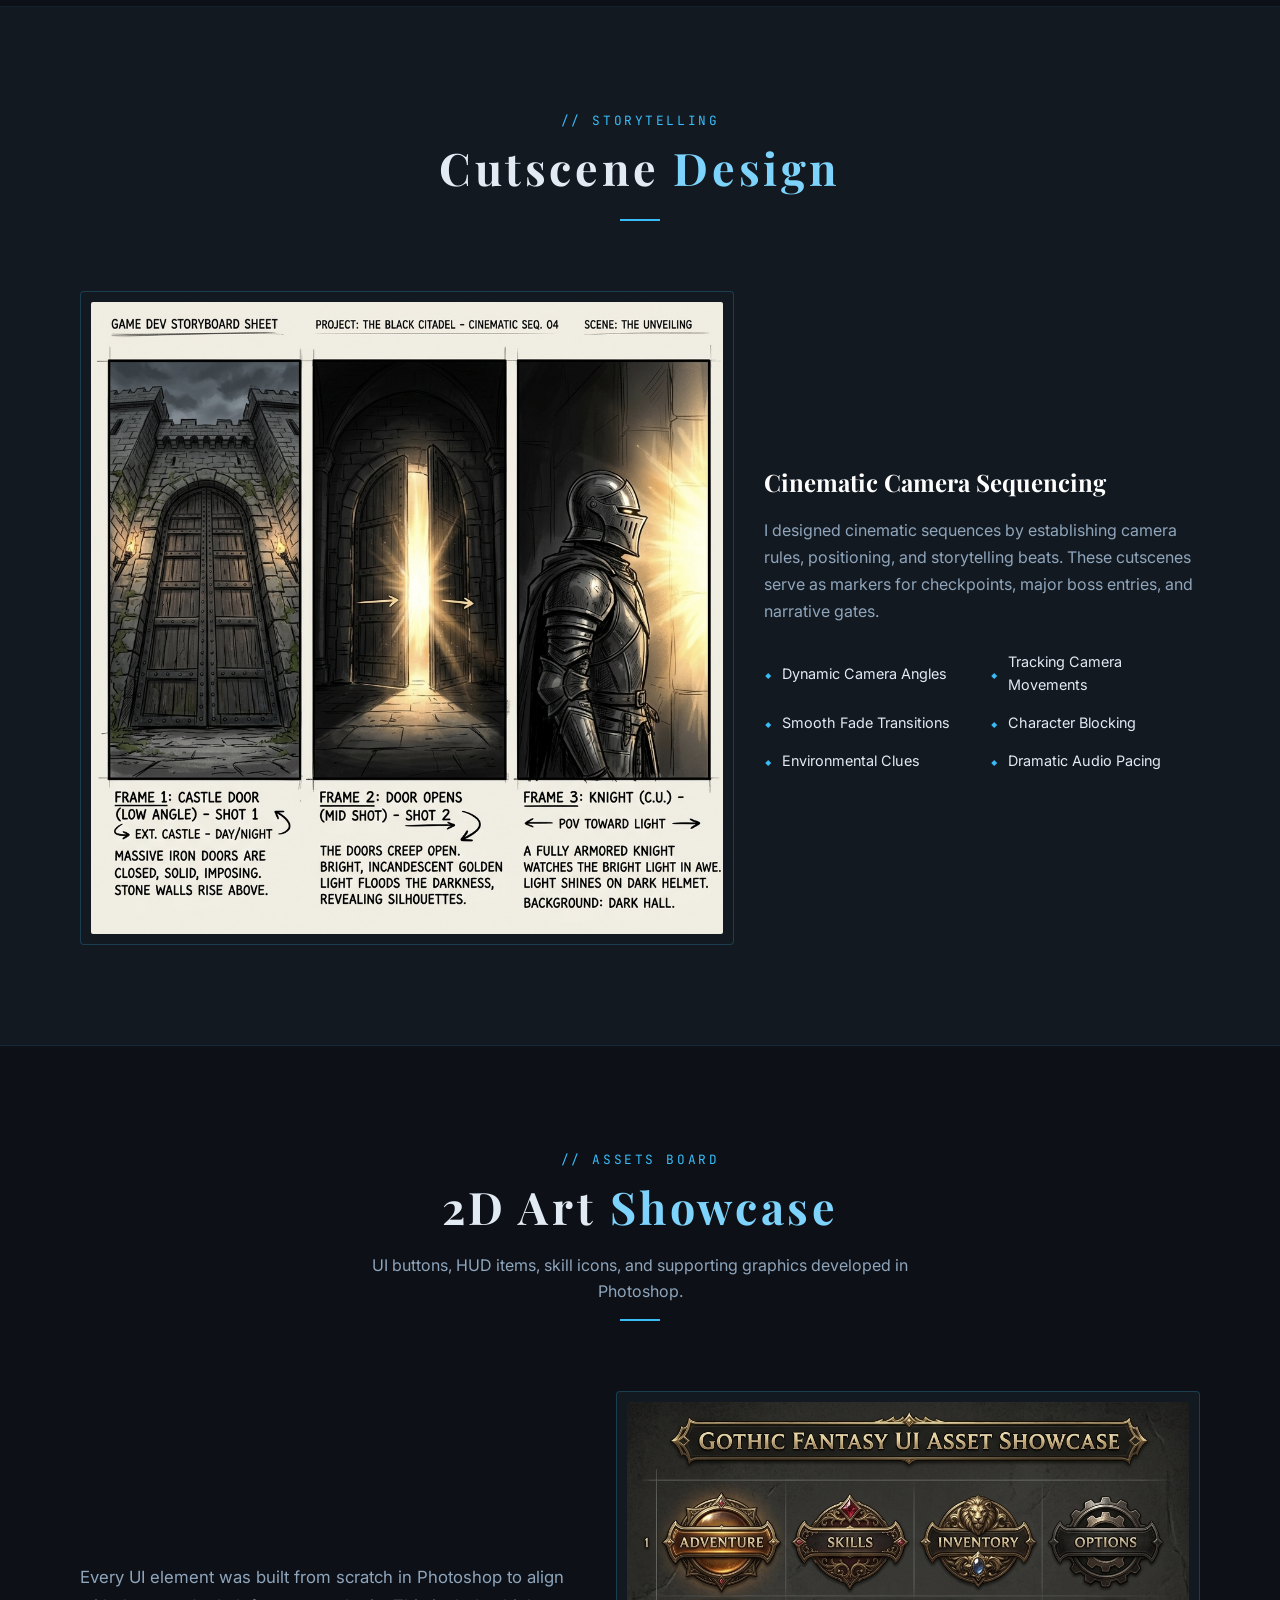
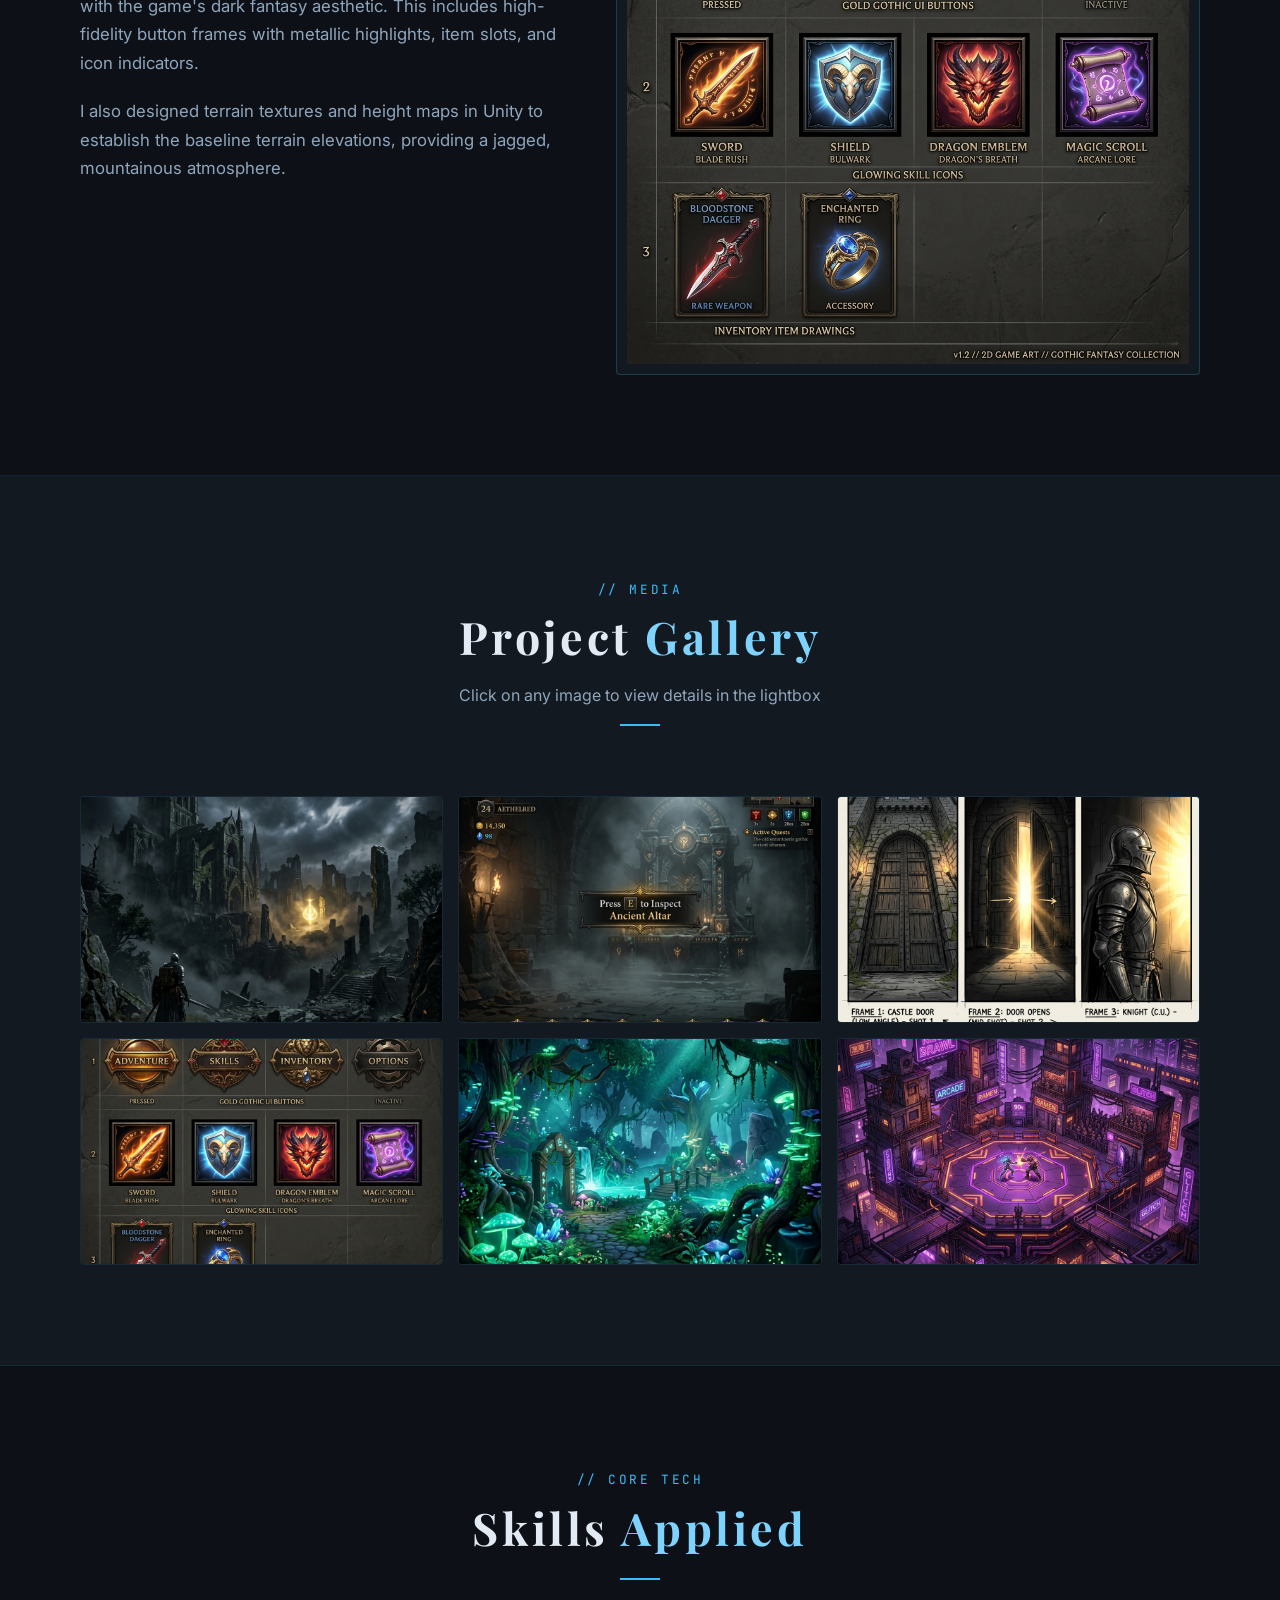
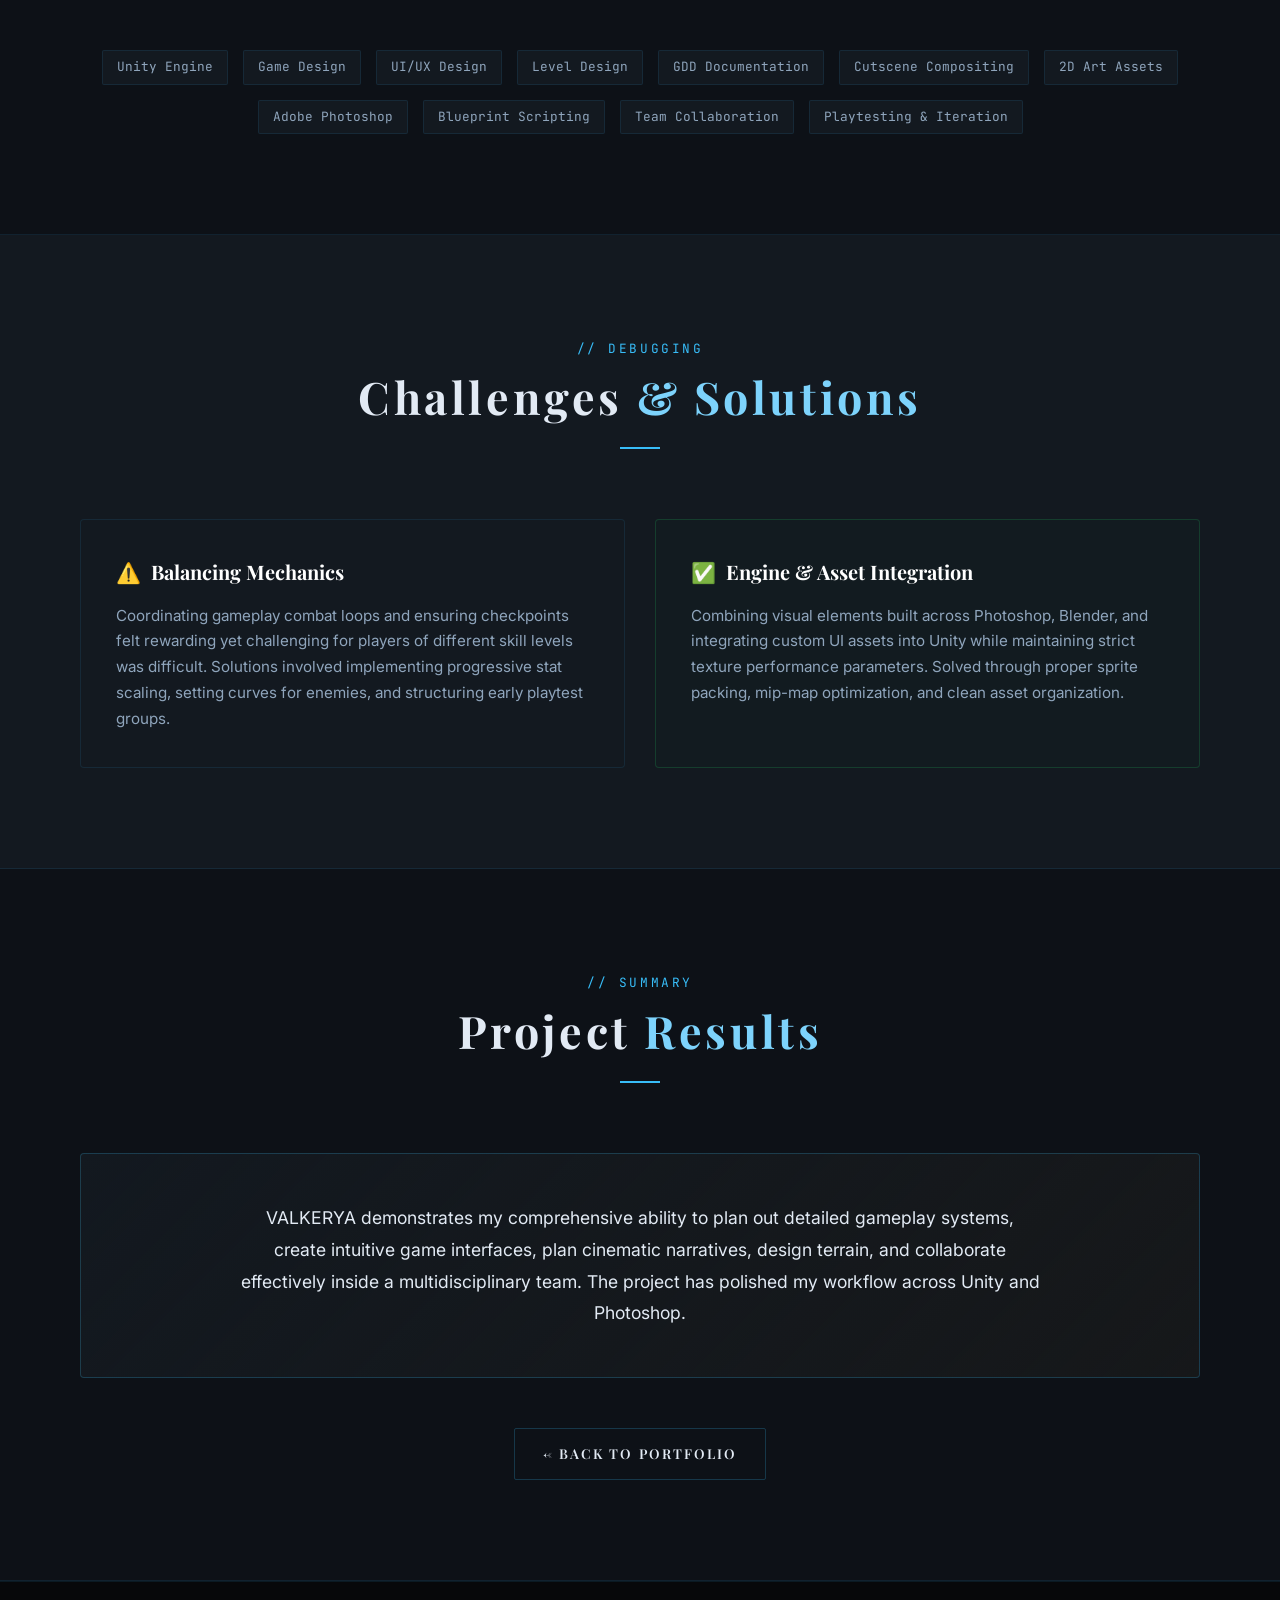
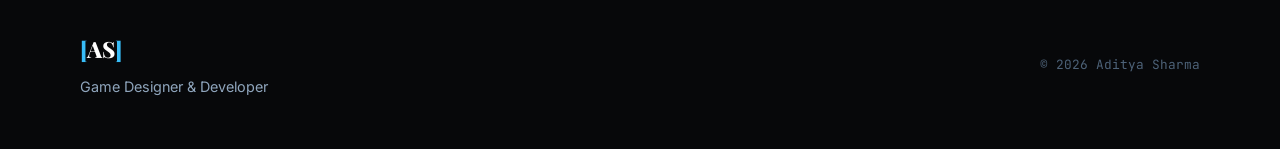
==== commit b254b0b7: "ok" ====
--- a/valkerya.html
+++ b/valkerya.html
@@ -135,7 +135,7 @@
           <span class="contrib-icon">🎬</span>
           <div class="contrib-info">
             <h3>Cinematic Storyboarding</h3>
-            <p>Planned and composed cinematic cutscenes in Unity &amp; Unreal Engine using camera compositions, character placement, and dramatic pacing transitions.</p>
+            <p>Planned and composed cinematic cutscenes in Unity using camera compositions, character placement, and dramatic pacing transitions.</p>
           </div>
         </div>
 
--- a/style.css
+++ b/style.css
@@ -1362,9 +1362,15 @@
   gap: 30px;
 }
 
+@media (min-width: 768px) {
+  .achievements-row {
+    grid-template-columns: repeat(2, 1fr);
+  }
+}
+
 @media (min-width: 992px) {
   .achievements-row {
-    grid-template-columns: repeat(3, 1fr);
+    grid-template-columns: repeat(4, 1fr);
   }
 }
 
